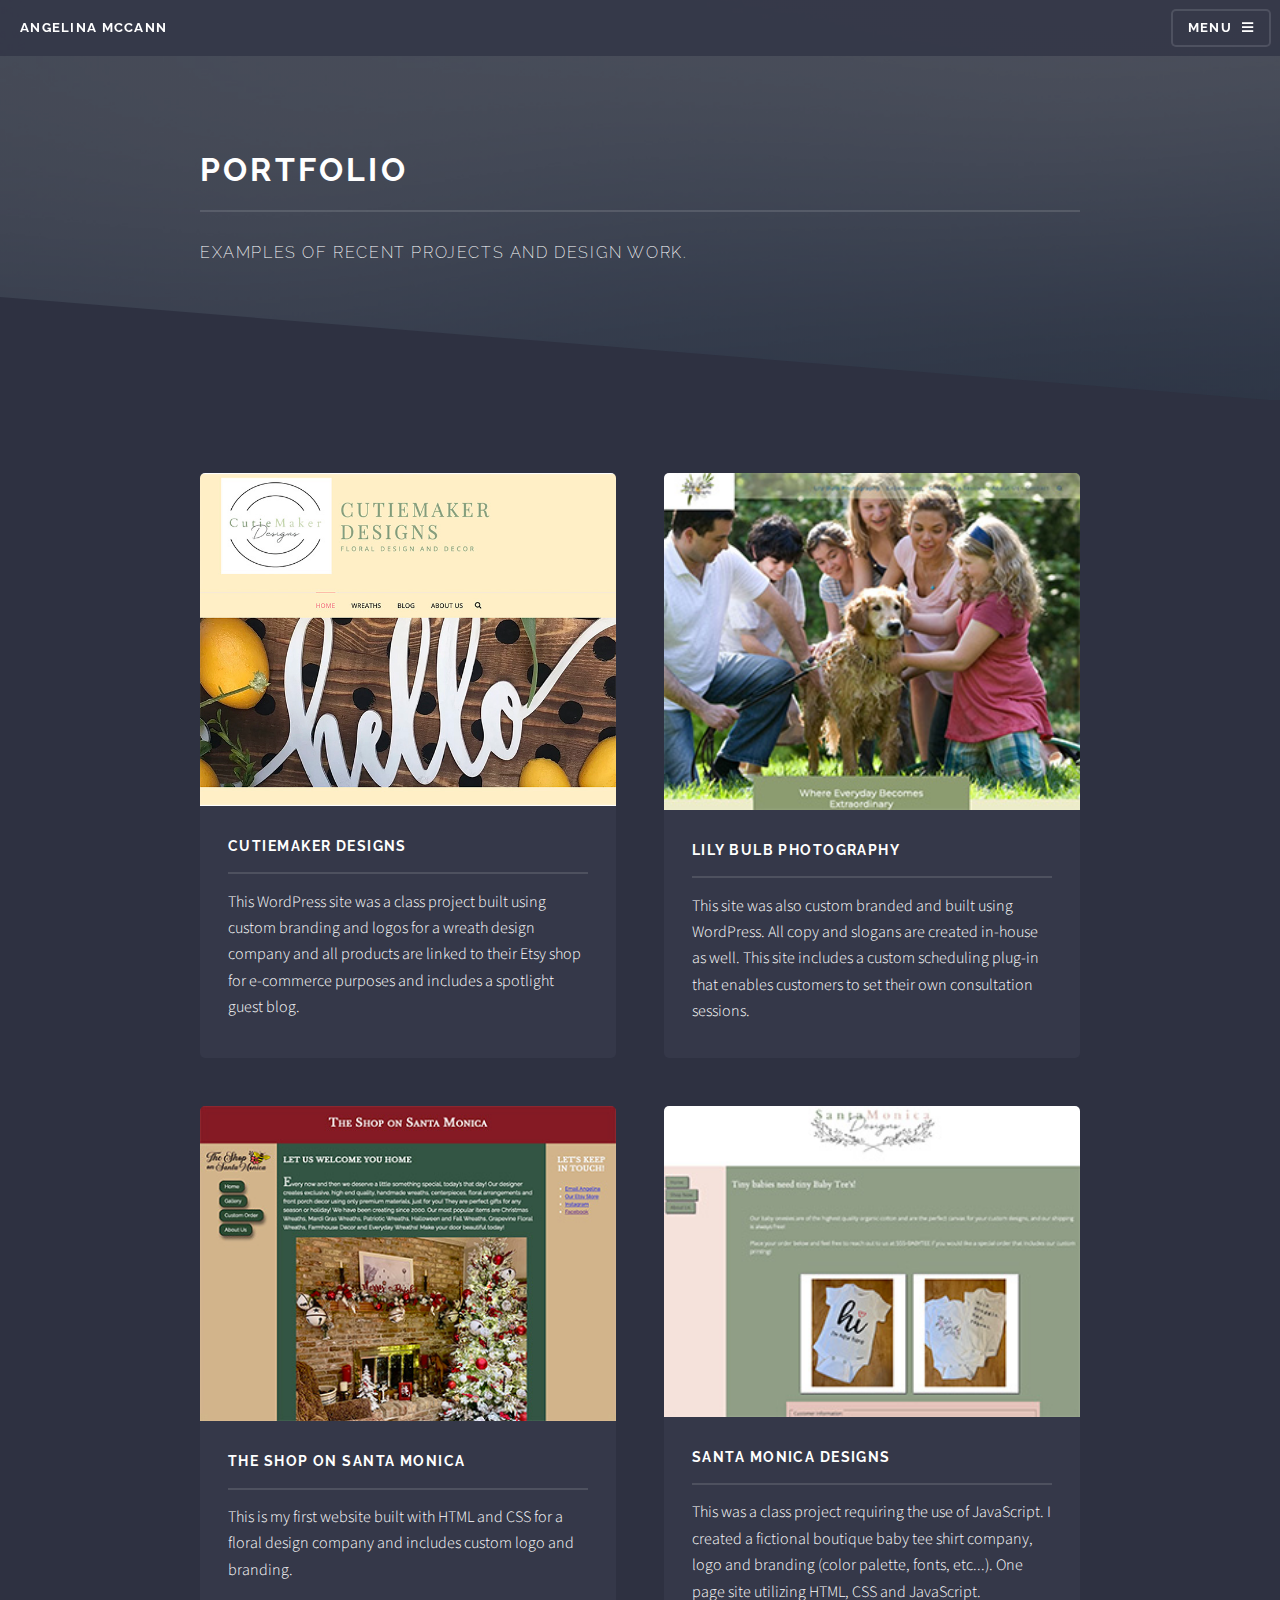
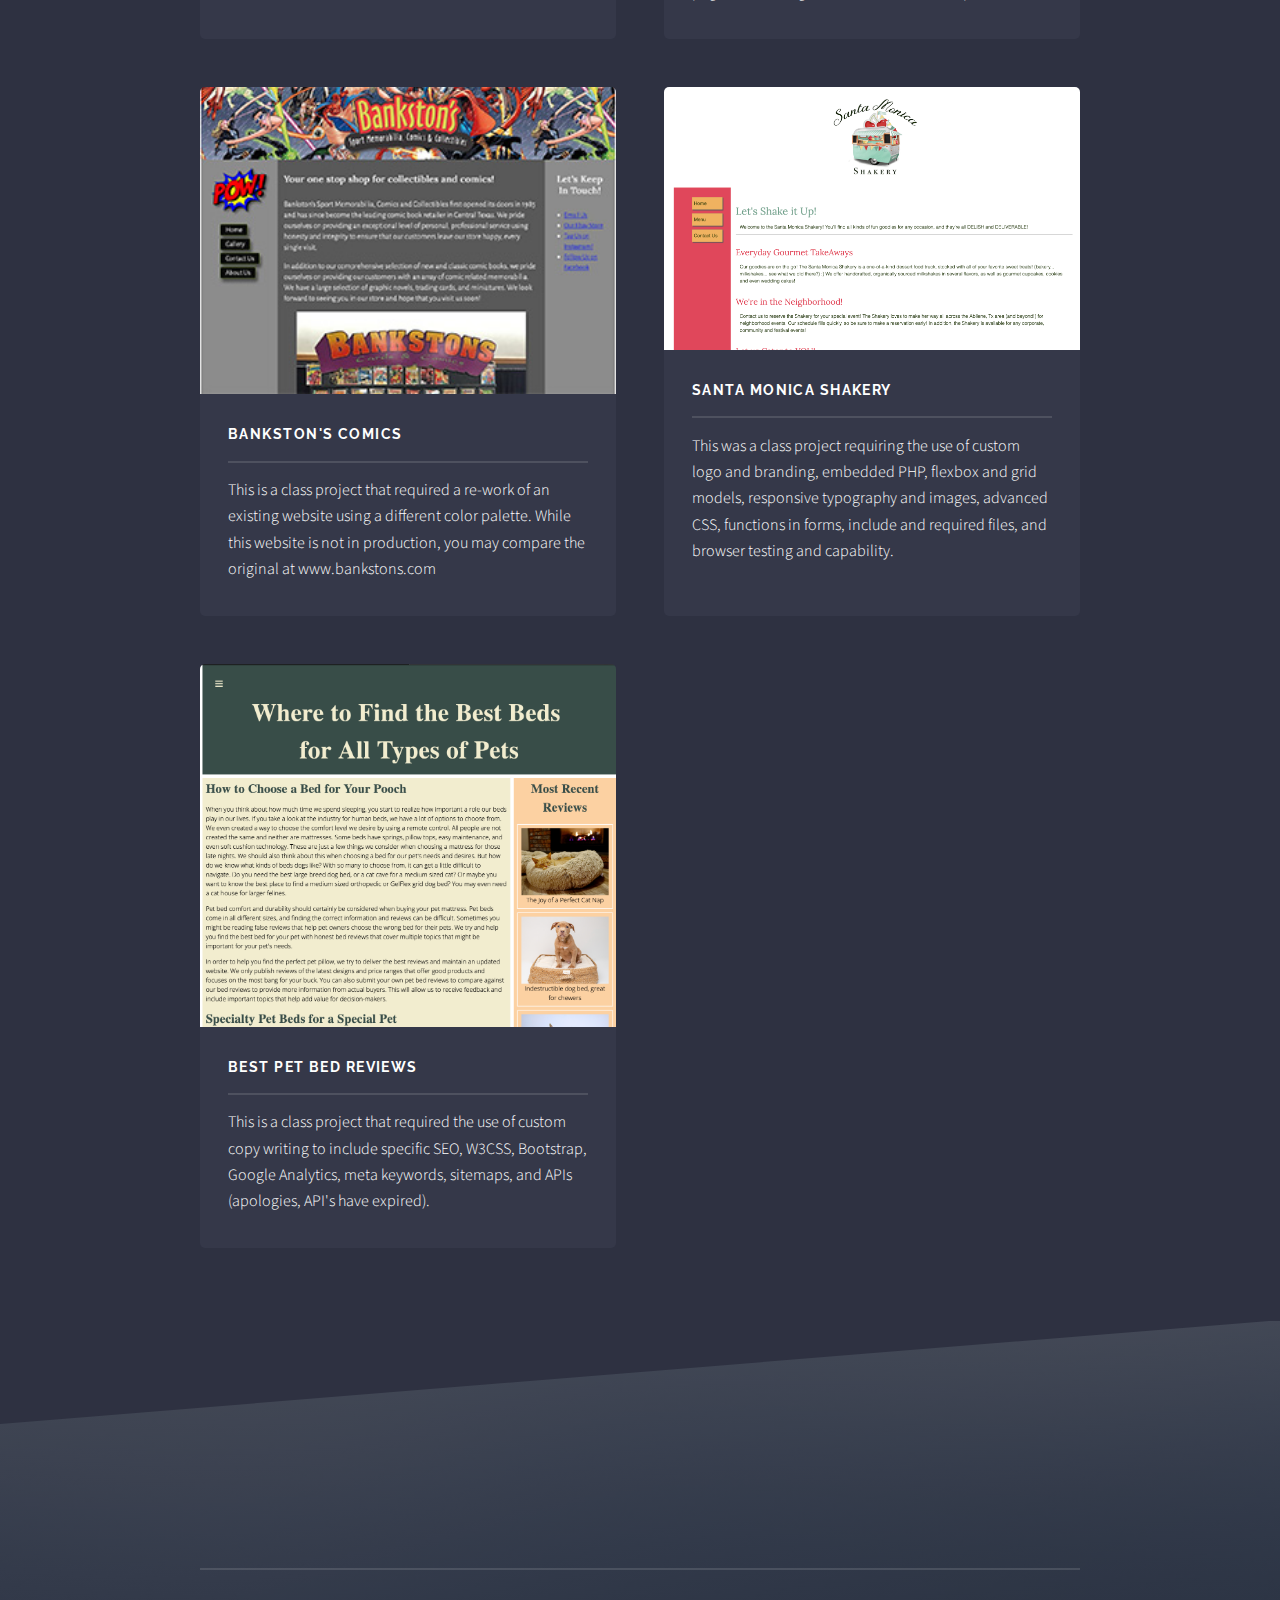
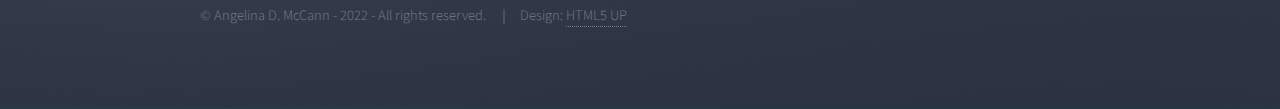
==== portfolio.html @ 02e23f43 "updated pet bed text" ====
<!DOCTYPE html>
<!--
	Solid State by HTML5 UP
	html5up.net | @ajlkn
	Free for personal and commercial use under the CCA 3.0 license (html5up.net/license)
-->
<html lang="en">
  <head>
    <title>Portfolio Page</title>
    <meta charset="utf-8" />
    <meta
      name="viewport"
      content="width=device-width, initial-scale=1, user-scalable=no"
    />
    <link rel="stylesheet" href="assets/css/main.css" />
    <noscript
      ><link rel="stylesheet" href="assets/css/noscript.css"
    /></noscript>
  </head>
  <body class="is-preload">
    <!-- Page Wrapper -->
    <div id="page-wrapper">
      <!-- Header -->
      <header id="header">
        <h1><a href="index.html">Angelina McCann</a></h1>
        <nav>
          <a href="#menu">Menu</a>
        </nav>
      </header>

      <!-- Menu -->
      <nav id="menu">
        <div class="inner">
          <h2>Menu</h2>
          <ul class="links">
            <li><a href="index.html">Home</a></li>
            <li><a href="portfolio.html">Portfolio</a></li>
            <!-- <li><a href="elements.html">Elements</a></li> -->
          </ul>
          <a href="#" class="close">Close</a>
        </div>
      </nav>

      <!-- Wrapper -->
      <section id="wrapper">
        <header>
          <div class="inner">
            <h2>Portfolio</h2>
            <p>Examples of recent projects and design work.</p>
          </div>
        </header>

        <!-- Four -->
        <section id="four" class="wrapper alt style1">
          <div class="inner">
            <section class="features">
              <article>
                <a
                  href="https://cutiemaker.mccannproductions.com/wp/"
                  target="_blank"
                  class="image"
                  ><img
                    src="images/CutieMakerSite.jpg"
                    alt="Image of CutieMaker Designs homepage"
                /></a>
                <h3 class="major">CutieMaker Designs</h3>
                <p>
                  This WordPress site was a class project built using custom branding and logos
                  for a wreath design company and all products are linked to
                  their Etsy shop for e-commerce purposes and includes a spotlight guest blog.
                </p>
              </article>
              <article>
                <a
                  href="http://mccannproductions.com/wp/"
                  target="_blank"
                  class="image"
                  ><img
                    src="images/LilyBulbSite.jpg"
                    alt="Image of LilyBulb Photography homepage"
                /></a>
                <h3 class="major">Lily Bulb Photography</h3>
                <p>
                  This site was also custom branded and built using WordPress.
                  All copy and slogans are created in-house as well. This site
                  includes a custom scheduling plug-in that enables customers to
                  set their own consultation sessions.
                </p>
              </article>
              <article>
                <a
                  href="TheShopOnSantaMonica/index.html"
                  target="_blank"
                  class="image"
                  ><img
                    src="images/TheShopOnSantaMonica.jpg"
                    alt="Image of The Shop on Santa Monica homepage"
                /></a>
                <h3 class="major">The Shop on Santa Monica</h3>
                <p>
                  This is my first website built with HTML and CSS for a floral design
                  company and includes custom logo and branding.
                </p>
              </article>
              <article>
                <a
                  href="SantaMonicaDesigns/index.html"
                  target="_blank"
                  class="image"
                  ><img
                    src="images/SantaMonicaDesigns.jpg"
                    alt="Image of Santa Monica Designs homepage"
                /></a>
                <h3 class="major">Santa Monica Designs</h3>
                <p>
                  This was a class project requiring the use of JavaScript. I
                  created a fictional boutique baby tee shirt company, logo and
                  branding (color palette, fonts, etc...). One page site
                  utilizing HTML, CSS and JavaScript.
                </p>
              </article>
              <article>
                <a
                  href="BankstonsReWork/index.html"
                  target="_blank"
                  class="image"
                  ><img
                    src="images/Bankstons.jpg"
                    alt="Image of Bankston's Comics homepage"
                /></a>
                <h3 class="major">Bankston's Comics</h3>
                <p>
                  This is a class project that required a re-work of an existing
                  website using a different color palette. While this website is
                  not in production, you may compare the original at
                  www.bankstons.com
                </p>
              </article>
              <article>
                <a href="http://bestpetbeds.net/" target="_blank" class="image"
                  ><img
                    src="images/SantaMonicaShakery.jpg"
                    alt="Image of Santa Monica Shakery homepage"
                /></a>
                <h3 class="major">Santa Monica Shakery</h3>
                <p>
                  This was a class project requiring the use of custom logo and branding, embedded PHP, flexbox 
			and grid models, responsive typography and images, advanced CSS, 
			functions in forms, include and required files, and browser testing and capability.
                </p>
              </article>
		<article>
                <a
                  href="BestPetBeds/index.html"
                  target="_blank"
                  class="image"
                  ><img
                    src="images/BestPetBeds.png"
                    alt="Image of Best Pet Beds homepage"
                /></a>
                <h3 class="major">Best Pet Bed Reviews</h3>
                <p>
                  This is a class project that required the use of custom copy writing to include specific SEO, W3CSS, 
			Bootstrap, Google Analytics, meta keywords, sitemaps, and APIs (apologies, API's have expired).
                </p>
              </article>    
              <!-- <article>
                <a href="Jaxon'sJewelry/" target="_blank" class="image"
                  ><img
                    src="images/Jaxon'sJewelry.png"
                    alt="Image of Jaxon's Jewelry homepage"
                /></a>
                <h3 class="major">Jaxon's Jewelry</h3>
                <p>
                  This is a class project that required object oriented PHP
                  coding with conditional statements, loops, arrays, functions,
                  and form validation. Also included MySQL databases manipulated
                  with PHP.
                </p>
              </article> -->
            </section>
            <!-- <ul class="actions">
            <li><a href="#" class="button">Browse All</a></li>
          </ul> -->
          </div>
        </section>
      </section>

      <!-- <section class="features">
              <article>
                <a href="#" class="image"
                  ><img src="images/pic04.jpg" alt=""
                /></a>
                <h3 class="major">Sed feugiat lorem</h3>
                <p>
                  Lorem ipsum dolor sit amet, consectetur adipiscing vehicula id
                  nulla dignissim dapibus ultrices.
                </p>
                <a href="#" class="special">Learn more</a>
              </article>
              <article>
                <a href="#" class="image"
                  ><img src="images/pic05.jpg" alt=""
                /></a>
                <h3 class="major">Nisl placerat</h3>
                <p>
                  Lorem ipsum dolor sit amet, consectetur adipiscing vehicula id
                  nulla dignissim dapibus ultrices.
                </p>
                <a href="#" class="special">Learn more</a>
              </article>
            </section>
          </div>
        </div>
      </section> -->

      <!-- Footer -->
      <section id="footer">
        <div class="inner">
          <!-- <h2 class="major">Get in touch</h2>
          <p>
            Cras mattis ante fermentum, malesuada neque vitae, eleifend erat.
            Phasellus non pulvinar erat. Fusce tincidunt, nisl eget mattis
            egestas, purus ipsum consequat orci, sit amet lobortis lorem lacus
            in tellus. Sed ac elementum arcu. Quisque placerat auctor laoreet.
          </p>
          <form method="post" action="#">
            <div class="fields">
              <div class="field">
                <label for="name">Name</label>
                <input type="text" name="name" id="name" />
              </div>
              <div class="field">
                <label for="email">Email</label>
                <input type="email" name="email" id="email" />
              </div>
              <div class="field">
                <label for="message">Message</label>
                <textarea name="message" id="message" rows="4"></textarea>
              </div>
            </div>
            <ul class="actions">
              <li><input type="submit" value="Send Message" /></li>
            </ul>
          </form>
          <ul class="contact">
            <li class="icon solid fa-home">
              Untitled Inc<br />
              1234 Somewhere Road Suite #2894<br />
              Nashville, TN 00000-0000
            </li>
            <li class="icon solid fa-phone">(000) 000-0000</li>
            <li class="icon solid fa-envelope">
              <a href="#">information@untitled.tld</a>
            </li>
            <li class="icon brands fa-twitter">
              <a href="#">twitter.com/untitled-tld</a>
            </li>
            <li class="icon brands fa-facebook-f">
              <a href="#">facebook.com/untitled-tld</a>
            </li>
            <li class="icon brands fa-instagram">
              <a href="#">instagram.com/untitled-tld</a>
            </li> -->
          <!-- </ul> -->
          <ul class="copyright">
            <li>&copy; Angelina D. McCann - 2022 - All rights reserved.</li>
            <li>Design: <a href="http://html5up.net">HTML5 UP</a></li>
          </ul>
        </div>
      </section>
    </div>

    <!-- Scripts -->
    <script src="assets/js/jquery.min.js"></script>
    <script src="assets/js/jquery.scrollex.min.js"></script>
    <script src="assets/js/browser.min.js"></script>
    <script src="assets/js/breakpoints.min.js"></script>
    <script src="assets/js/util.js"></script>
    <script src="assets/js/main.js"></script>
  </body>
</html>
---- assets/css/main.css ----
@import url(fontawesome-all.min.css);
@import url("https://fonts.googleapis.com/css?family=Raleway:200,700|Source+Sans+Pro:300,600,300italic,600italic");

/*
	Solid State by HTML5 UP
	html5up.net | @ajlkn
	Free for personal and commercial use under the CCA 3.0 license (html5up.net/license)
*/

html, body, div, span, applet, object,
iframe, h1, h2, h3, h4, h5, h6, p, blockquote,
pre, a, abbr, acronym, address, big, cite,
code, del, dfn, em, img, ins, kbd, q, s, samp,
small, strike, strong, sub, sup, tt, var, b,
u, i, center, dl, dt, dd, ol, ul, li, fieldset,
form, label, legend, table, caption, tbody,
tfoot, thead, tr, th, td, article, aside,
canvas, details, embed, figure, figcaption,
footer, header, hgroup, menu, nav, output, ruby,
section, summary, time, mark, audio, video {
	margin: 0;
	padding: 0;
	border: 0;
	font-size: 100%;
	font: inherit;
	vertical-align: baseline;}

article, aside, details, figcaption, figure,
footer, header, hgroup, menu, nav, section {
	display: block;}

body {
	line-height: 1;
}

ol, ul {
	list-style: none;
}

blockquote, q {
	quotes: none;
}

	blockquote:before, blockquote:after, q:before, q:after {
		content: '';
		content: none;
	}

table {
	border-collapse: collapse;
	border-spacing: 0;
}

body {
	-webkit-text-size-adjust: none;
}

mark {
	background-color: transparent;
	color: inherit;
}

input::-moz-focus-inner {
	border: 0;
	padding: 0;
}

input, select, textarea {
	-moz-appearance: none;
	-webkit-appearance: none;
	-ms-appearance: none;
	appearance: none;
}

/* Basic */

	@-ms-viewport {
		width: device-width;
	}

	body {
		-ms-overflow-style: scrollbar;
	}

	@media screen and (max-width: 480px) {

		html, body {
			min-width: 320px;
		}

	}

	html {
		box-sizing: border-box;
	}

	*, *:before, *:after {
		box-sizing: inherit;
	}

	body {
		background-color: #2e3141;
		background-image: linear-gradient(to top, rgba(46, 49, 65, 0.8), rgba(46, 49, 65, 0.8)), url("../../images/bg.jpg");
		background-size: auto, cover;
		background-attachment: fixed, fixed;
		background-position: center, center;
	}

		body.is-preload *, body.is-preload *:before, body.is-preload *:after {
			-moz-animation: none !important;
			-webkit-animation: none !important;
			-ms-animation: none !important;
			animation: none !important;
			-moz-transition: none !important;
			-webkit-transition: none !important;
			-ms-transition: none !important;
			transition: none !important;
		}

/* Type */

	body, input, select, textarea {
		color: #ffffff;
		font-family: "Source Sans Pro", Helvetica, sans-serif;
		font-size: 16.5pt;
		font-weight: 300;
		line-height: 1.65;
	}

		@media screen and (max-width: 1680px) {

			body, input, select, textarea {
				font-size: 13pt;
			}

		}

		@media screen and (max-width: 1280px) {

			body, input, select, textarea {
				font-size: 12pt;
			}

		}

		@media screen and (max-width: 980px) {

			body, input, select, textarea {
				font-size: 12pt;
			}

		}

		@media screen and (max-width: 736px) {

			body, input, select, textarea {
				font-size: 12pt;
			}

		}

		@media screen and (max-width: 480px) {

			body, input, select, textarea {
				font-size: 12pt;
			}

		}

	a {
		-moz-transition: color 0.2s ease-in-out, border-bottom-color 0.2s ease-in-out;
		-webkit-transition: color 0.2s ease-in-out, border-bottom-color 0.2s ease-in-out;
		-ms-transition: color 0.2s ease-in-out, border-bottom-color 0.2s ease-in-out;
		transition: color 0.2s ease-in-out, border-bottom-color 0.2s ease-in-out;
		border-bottom: dotted 1px rgba(255, 255, 255, 0.35);
		color: #ffffff;
		text-decoration: none;
	}

		a:hover {
			border-bottom-color: transparent;
			color: #ffffff !important;
		}

		a.special:not(.button) {
			text-decoration: none;
			border-bottom: 0;
			display: block;
			font-family: Raleway, Helvetica, sans-serif;
			font-size: 0.8em;
			font-weight: 700;
			letter-spacing: 0.1em;
			margin: 0 0 2em 0;
			text-transform: uppercase;
		}

			a.special:not(.button):before {
				-moz-osx-font-smoothing: grayscale;
				-webkit-font-smoothing: antialiased;
				display: inline-block;
				font-style: normal;
				font-variant: normal;
				text-rendering: auto;
				line-height: 1;
				text-transform: none !important;
				font-family: 'Font Awesome 5 Free';
				font-weight: 900;
			}

			a.special:not(.button):before {
				-moz-transition: background-color 0.2s ease-in-out;
				-webkit-transition: background-color 0.2s ease-in-out;
				-ms-transition: background-color 0.2s ease-in-out;
				transition: background-color 0.2s ease-in-out;
				border-radius: 100%;
				border: solid 2px rgba(255, 255, 255, 0.125);
				content: '\f105';
				display: inline-block;
				font-size: 1.25em;
				height: 2em;
				line-height: 1.75em;
				margin-right: 0.85em;
				text-align: center;
				text-indent: 0.15em;
				vertical-align: middle;
				width: 2em;
			}

			a.special:not(.button):hover:before {
				background-color: rgba(255, 255, 255, 0.025);
			}

			a.special:not(.button):active:before {
				background-color: rgba(255, 255, 255, 0.075);
			}

	strong, b {
		color: #ffffff;
		font-weight: 600;
	}

	em, i {
		font-style: italic;
	}

	p {
		margin: 0 0 2em 0;
	}

	h1, h2, h3, h4, h5, h6 {
		color: #ffffff;
		font-family: Raleway, Helvetica, sans-serif;
		font-weight: 700;
		letter-spacing: 0.1em;
		margin: 0 0 1em 0;
		text-transform: uppercase;
	}

		h1 a, h2 a, h3 a, h4 a, h5 a, h6 a {
			color: inherit;
			text-decoration: none;
			border-bottom: 0;
		}

		h1 span, h2 span, h3 span, h4 span, h5 span, h6 span {
			font-weight: 200;
		}

		h1.major, h2.major, h3.major, h4.major, h5.major, h6.major {
			padding-bottom: 1em;
			border-bottom: solid 2px rgba(255, 255, 255, 0.125);
		}

	h2 {
		font-size: 1.2em;
	}

	h3 {
		font-size: 0.9em;
	}

	h4 {
		font-size: 0.7em;
	}

	h5 {
		font-size: 0.7em;
	}

	h6 {
		font-size: 0.7em;
	}

	@media screen and (max-width: 736px) {

		h2 {
			font-size: 1em;
		}

		h3 {
			font-size: 0.8em;
		}

	}

	sub {
		font-size: 0.8em;
		position: relative;
		top: 0.5em;
	}

	sup {
		font-size: 0.8em;
		position: relative;
		top: -0.5em;
	}

	blockquote {
		border-left: solid 4px rgba(255, 255, 255, 0.125);
		font-style: italic;
		margin: 0 0 2em 0;
		padding: 0.5em 0 0.5em 2em;
	}

	code {
		background: rgba(255, 255, 255, 0.025);
		border-radius: 5px;
		border: solid 2px rgba(255, 255, 255, 0.125);
		font-family: "Courier New", monospace;
		font-size: 0.9em;
		margin: 0 0.25em;
		padding: 0.25em 0.65em;
	}

	pre {
		-webkit-overflow-scrolling: touch;
		font-family: "Courier New", monospace;
		font-size: 0.9em;
		margin: 0 0 2em 0;
	}

		pre code {
			display: block;
			line-height: 1.75em;
			padding: 1em 1.5em;
			overflow-x: auto;
		}

	hr {
		border: 0;
		border-bottom: solid 2px rgba(255, 255, 255, 0.125);
		margin: 2.5em 0;
	}

		hr.major {
			margin: 4em 0;
		}

	.align-left {
		text-align: left;
	}

	.align-center {
		text-align: center;
	}

	.align-right {
		text-align: right;
	}

/* Row */

	.row {
		display: flex;
		flex-wrap: wrap;
		box-sizing: border-box;
		align-items: stretch;
	}

		.row > * {
			box-sizing: border-box;
		}

		.row.gtr-uniform > * > :last-child {
			margin-bottom: 0;
		}

		.row.aln-left {
			justify-content: flex-start;
		}

		.row.aln-center {
			justify-content: center;
		}

		.row.aln-right {
			justify-content: flex-end;
		}

		.row.aln-top {
			align-items: flex-start;
		}

		.row.aln-middle {
			align-items: center;
		}

		.row.aln-bottom {
			align-items: flex-end;
		}

		.row > .imp {
			order: -1;
		}

		.row > .col-1 {
			width: 8.33333%;
		}

		.row > .off-1 {
			margin-left: 8.33333%;
		}

		.row > .col-2 {
			width: 16.66667%;
		}

		.row > .off-2 {
			margin-left: 16.66667%;
		}

		.row > .col-3 {
			width: 25%;
		}

		.row > .off-3 {
			margin-left: 25%;
		}

		.row > .col-4 {
			width: 33.33333%;
		}

		.row > .off-4 {
			margin-left: 33.33333%;
		}

		.row > .col-5 {
			width: 41.66667%;
		}

		.row > .off-5 {
			margin-left: 41.66667%;
		}

		.row > .col-6 {
			width: 50%;
		}

		.row > .off-6 {
			margin-left: 50%;
		}

		.row > .col-7 {
			width: 58.33333%;
		}

		.row > .off-7 {
			margin-left: 58.33333%;
		}

		.row > .col-8 {
			width: 66.66667%;
		}

		.row > .off-8 {
			margin-left: 66.66667%;
		}

		.row > .col-9 {
			width: 75%;
		}

		.row > .off-9 {
			margin-left: 75%;
		}

		.row > .col-10 {
			width: 83.33333%;
		}

		.row > .off-10 {
			margin-left: 83.33333%;
		}

		.row > .col-11 {
			width: 91.66667%;
		}

		.row > .off-11 {
			margin-left: 91.66667%;
		}

		.row > .col-12 {
			width: 100%;
		}

		.row > .off-12 {
			margin-left: 100%;
		}

		.row.gtr-0 {
			margin-top: 0;
			margin-left: 0em;
		}

			.row.gtr-0 > * {
				padding: 0 0 0 0em;
			}

			.row.gtr-0.gtr-uniform {
				margin-top: 0em;
			}

				.row.gtr-0.gtr-uniform > * {
					padding-top: 0em;
				}

		.row.gtr-25 {
			margin-top: 0;
			margin-left: -0.4375em;
		}

			.row.gtr-25 > * {
				padding: 0 0 0 0.4375em;
			}

			.row.gtr-25.gtr-uniform {
				margin-top: -0.4375em;
			}

				.row.gtr-25.gtr-uniform > * {
					padding-top: 0.4375em;
				}

		.row.gtr-50 {
			margin-top: 0;
			margin-left: -0.875em;
		}

			.row.gtr-50 > * {
				padding: 0 0 0 0.875em;
			}

			.row.gtr-50.gtr-uniform {
				margin-top: -0.875em;
			}

				.row.gtr-50.gtr-uniform > * {
					padding-top: 0.875em;
				}

		.row {
			margin-top: 0;
			margin-left: -1.75em;
		}

			.row > * {
				padding: 0 0 0 1.75em;
			}

			.row.gtr-uniform {
				margin-top: -1.75em;
			}

				.row.gtr-uniform > * {
					padding-top: 1.75em;
				}

		.row.gtr-150 {
			margin-top: 0;
			margin-left: -2.625em;
		}

			.row.gtr-150 > * {
				padding: 0 0 0 2.625em;
			}

			.row.gtr-150.gtr-uniform {
				margin-top: -2.625em;
			}

				.row.gtr-150.gtr-uniform > * {
					padding-top: 2.625em;
				}

		.row.gtr-200 {
			margin-top: 0;
			margin-left: -3.5em;
		}

			.row.gtr-200 > * {
				padding: 0 0 0 3.5em;
			}

			.row.gtr-200.gtr-uniform {
				margin-top: -3.5em;
			}

				.row.gtr-200.gtr-uniform > * {
					padding-top: 3.5em;
				}

		@media screen and (max-width: 1680px) {

			.row {
				display: flex;
				flex-wrap: wrap;
				box-sizing: border-box;
				align-items: stretch;
			}

				.row > * {
					box-sizing: border-box;
				}

				.row.gtr-uniform > * > :last-child {
					margin-bottom: 0;
				}

				.row.aln-left {
					justify-content: flex-start;
				}

				.row.aln-center {
					justify-content: center;
				}

				.row.aln-right {
					justify-content: flex-end;
				}

				.row.aln-top {
					align-items: flex-start;
				}

				.row.aln-middle {
					align-items: center;
				}

				.row.aln-bottom {
					align-items: flex-end;
				}

				.row > .imp-xlarge {
					order: -1;
				}

				.row > .col-1-xlarge {
					width: 8.33333%;
				}

				.row > .off-1-xlarge {
					margin-left: 8.33333%;
				}

				.row > .col-2-xlarge {
					width: 16.66667%;
				}

				.row > .off-2-xlarge {
					margin-left: 16.66667%;
				}

				.row > .col-3-xlarge {
					width: 25%;
				}

				.row > .off-3-xlarge {
					margin-left: 25%;
				}

				.row > .col-4-xlarge {
					width: 33.33333%;
				}

				.row > .off-4-xlarge {
					margin-left: 33.33333%;
				}

				.row > .col-5-xlarge {
					width: 41.66667%;
				}

				.row > .off-5-xlarge {
					margin-left: 41.66667%;
				}

				.row > .col-6-xlarge {
					width: 50%;
				}

				.row > .off-6-xlarge {
					margin-left: 50%;
				}

				.row > .col-7-xlarge {
					width: 58.33333%;
				}

				.row > .off-7-xlarge {
					margin-left: 58.33333%;
				}

				.row > .col-8-xlarge {
					width: 66.66667%;
				}

				.row > .off-8-xlarge {
					margin-left: 66.66667%;
				}

				.row > .col-9-xlarge {
					width: 75%;
				}

				.row > .off-9-xlarge {
					margin-left: 75%;
				}

				.row > .col-10-xlarge {
					width: 83.33333%;
				}

				.row > .off-10-xlarge {
					margin-left: 83.33333%;
				}

				.row > .col-11-xlarge {
					width: 91.66667%;
				}

				.row > .off-11-xlarge {
					margin-left: 91.66667%;
				}

				.row > .col-12-xlarge {
					width: 100%;
				}

				.row > .off-12-xlarge {
					margin-left: 100%;
				}

				.row.gtr-0 {
					margin-top: 0;
					margin-left: 0em;
				}

					.row.gtr-0 > * {
						padding: 0 0 0 0em;
					}

					.row.gtr-0.gtr-uniform {
						margin-top: 0em;
					}

						.row.gtr-0.gtr-uniform > * {
							padding-top: 0em;
						}

				.row.gtr-25 {
					margin-top: 0;
					margin-left: -0.4375em;
				}

					.row.gtr-25 > * {
						padding: 0 0 0 0.4375em;
					}

					.row.gtr-25.gtr-uniform {
						margin-top: -0.4375em;
					}

						.row.gtr-25.gtr-uniform > * {
							padding-top: 0.4375em;
						}

				.row.gtr-50 {
					margin-top: 0;
					margin-left: -0.875em;
				}

					.row.gtr-50 > * {
						padding: 0 0 0 0.875em;
					}

					.row.gtr-50.gtr-uniform {
						margin-top: -0.875em;
					}

						.row.gtr-50.gtr-uniform > * {
							padding-top: 0.875em;
						}

				.row {
					margin-top: 0;
					margin-left: -1.75em;
				}

					.row > * {
						padding: 0 0 0 1.75em;
					}

					.row.gtr-uniform {
						margin-top: -1.75em;
					}

						.row.gtr-uniform > * {
							padding-top: 1.75em;
						}

				.row.gtr-150 {
					margin-top: 0;
					margin-left: -2.625em;
				}

					.row.gtr-150 > * {
						padding: 0 0 0 2.625em;
					}

					.row.gtr-150.gtr-uniform {
						margin-top: -2.625em;
					}

						.row.gtr-150.gtr-uniform > * {
							padding-top: 2.625em;
						}

				.row.gtr-200 {
					margin-top: 0;
					margin-left: -3.5em;
				}

					.row.gtr-200 > * {
						padding: 0 0 0 3.5em;
					}

					.row.gtr-200.gtr-uniform {
						margin-top: -3.5em;
					}

						.row.gtr-200.gtr-uniform > * {
							padding-top: 3.5em;
						}

		}

		@media screen and (max-width: 1280px) {

			.row {
				display: flex;
				flex-wrap: wrap;
				box-sizing: border-box;
				align-items: stretch;
			}

				.row > * {
					box-sizing: border-box;
				}

				.row.gtr-uniform > * > :last-child {
					margin-bottom: 0;
				}

				.row.aln-left {
					justify-content: flex-start;
				}

				.row.aln-center {
					justify-content: center;
				}

				.row.aln-right {
					justify-content: flex-end;
				}

				.row.aln-top {
					align-items: flex-start;
				}

				.row.aln-middle {
					align-items: center;
				}

				.row.aln-bottom {
					align-items: flex-end;
				}

				.row > .imp-large {
					order: -1;
				}

				.row > .col-1-large {
					width: 8.33333%;
				}

				.row > .off-1-large {
					margin-left: 8.33333%;
				}

				.row > .col-2-large {
					width: 16.66667%;
				}

				.row > .off-2-large {
					margin-left: 16.66667%;
				}

				.row > .col-3-large {
					width: 25%;
				}

				.row > .off-3-large {
					margin-left: 25%;
				}

				.row > .col-4-large {
					width: 33.33333%;
				}

				.row > .off-4-large {
					margin-left: 33.33333%;
				}

				.row > .col-5-large {
					width: 41.66667%;
				}

				.row > .off-5-large {
					margin-left: 41.66667%;
				}

				.row > .col-6-large {
					width: 50%;
				}

				.row > .off-6-large {
					margin-left: 50%;
				}

				.row > .col-7-large {
					width: 58.33333%;
				}

				.row > .off-7-large {
					margin-left: 58.33333%;
				}

				.row > .col-8-large {
					width: 66.66667%;
				}

				.row > .off-8-large {
					margin-left: 66.66667%;
				}

				.row > .col-9-large {
					width: 75%;
				}

				.row > .off-9-large {
					margin-left: 75%;
				}

				.row > .col-10-large {
					width: 83.33333%;
				}

				.row > .off-10-large {
					margin-left: 83.33333%;
				}

				.row > .col-11-large {
					width: 91.66667%;
				}

				.row > .off-11-large {
					margin-left: 91.66667%;
				}

				.row > .col-12-large {
					width: 100%;
				}

				.row > .off-12-large {
					margin-left: 100%;
				}

				.row.gtr-0 {
					margin-top: 0;
					margin-left: 0em;
				}

					.row.gtr-0 > * {
						padding: 0 0 0 0em;
					}

					.row.gtr-0.gtr-uniform {
						margin-top: 0em;
					}

						.row.gtr-0.gtr-uniform > * {
							padding-top: 0em;
						}

				.row.gtr-25 {
					margin-top: 0;
					margin-left: -0.4375em;
				}

					.row.gtr-25 > * {
						padding: 0 0 0 0.4375em;
					}

					.row.gtr-25.gtr-uniform {
						margin-top: -0.4375em;
					}

						.row.gtr-25.gtr-uniform > * {
							padding-top: 0.4375em;
						}

				.row.gtr-50 {
					margin-top: 0;
					margin-left: -0.875em;
				}

					.row.gtr-50 > * {
						padding: 0 0 0 0.875em;
					}

					.row.gtr-50.gtr-uniform {
						margin-top: -0.875em;
					}

						.row.gtr-50.gtr-uniform > * {
							padding-top: 0.875em;
						}

				.row {
					margin-top: 0;
					margin-left: -1.75em;
				}

					.row > * {
						padding: 0 0 0 1.75em;
					}

					.row.gtr-uniform {
						margin-top: -1.75em;
					}

						.row.gtr-uniform > * {
							padding-top: 1.75em;
						}

				.row.gtr-150 {
					margin-top: 0;
					margin-left: -2.625em;
				}

					.row.gtr-150 > * {
						padding: 0 0 0 2.625em;
					}

					.row.gtr-150.gtr-uniform {
						margin-top: -2.625em;
					}

						.row.gtr-150.gtr-uniform > * {
							padding-top: 2.625em;
						}

				.row.gtr-200 {
					margin-top: 0;
					margin-left: -3.5em;
				}

					.row.gtr-200 > * {
						padding: 0 0 0 3.5em;
					}

					.row.gtr-200.gtr-uniform {
						margin-top: -3.5em;
					}

						.row.gtr-200.gtr-uniform > * {
							padding-top: 3.5em;
						}

		}

		@media screen and (max-width: 980px) {

			.row {
				display: flex;
				flex-wrap: wrap;
				box-sizing: border-box;
				align-items: stretch;
			}

				.row > * {
					box-sizing: border-box;
				}

				.row.gtr-uniform > * > :last-child {
					margin-bottom: 0;
				}

				.row.aln-left {
					justify-content: flex-start;
				}

				.row.aln-center {
					justify-content: center;
				}

				.row.aln-right {
					justify-content: flex-end;
				}

				.row.aln-top {
					align-items: flex-start;
				}

				.row.aln-middle {
					align-items: center;
				}

				.row.aln-bottom {
					align-items: flex-end;
				}

				.row > .imp-medium {
					order: -1;
				}

				.row > .col-1-medium {
					width: 8.33333%;
				}

				.row > .off-1-medium {
					margin-left: 8.33333%;
				}

				.row > .col-2-medium {
					width: 16.66667%;
				}

				.row > .off-2-medium {
					margin-left: 16.66667%;
				}

				.row > .col-3-medium {
					width: 25%;
				}

				.row > .off-3-medium {
					margin-left: 25%;
				}

				.row > .col-4-medium {
					width: 33.33333%;
				}

				.row > .off-4-medium {
					margin-left: 33.33333%;
				}

				.row > .col-5-medium {
					width: 41.66667%;
				}

				.row > .off-5-medium {
					margin-left: 41.66667%;
				}

				.row > .col-6-medium {
					width: 50%;
				}

				.row > .off-6-medium {
					margin-left: 50%;
				}

				.row > .col-7-medium {
					width: 58.33333%;
				}

				.row > .off-7-medium {
					margin-left: 58.33333%;
				}

				.row > .col-8-medium {
					width: 66.66667%;
				}

				.row > .off-8-medium {
					margin-left: 66.66667%;
				}

				.row > .col-9-medium {
					width: 75%;
				}

				.row > .off-9-medium {
					margin-left: 75%;
				}

				.row > .col-10-medium {
					width: 83.33333%;
				}

				.row > .off-10-medium {
					margin-left: 83.33333%;
				}

				.row > .col-11-medium {
					width: 91.66667%;
				}

				.row > .off-11-medium {
					margin-left: 91.66667%;
				}

				.row > .col-12-medium {
					width: 100%;
				}

				.row > .off-12-medium {
					margin-left: 100%;
				}

				.row.gtr-0 {
					margin-top: 0;
					margin-left: 0em;
				}

					.row.gtr-0 > * {
						padding: 0 0 0 0em;
					}

					.row.gtr-0.gtr-uniform {
						margin-top: 0em;
					}

						.row.gtr-0.gtr-uniform > * {
							padding-top: 0em;
						}

				.row.gtr-25 {
					margin-top: 0;
					margin-left: -0.4375em;
				}

					.row.gtr-25 > * {
						padding: 0 0 0 0.4375em;
					}

					.row.gtr-25.gtr-uniform {
						margin-top: -0.4375em;
					}

						.row.gtr-25.gtr-uniform > * {
							padding-top: 0.4375em;
						}

				.row.gtr-50 {
					margin-top: 0;
					margin-left: -0.875em;
				}

					.row.gtr-50 > * {
						padding: 0 0 0 0.875em;
					}

					.row.gtr-50.gtr-uniform {
						margin-top: -0.875em;
					}

						.row.gtr-50.gtr-uniform > * {
							padding-top: 0.875em;
						}

				.row {
					margin-top: 0;
					margin-left: -1.75em;
				}

					.row > * {
						padding: 0 0 0 1.75em;
					}

					.row.gtr-uniform {
						margin-top: -1.75em;
					}

						.row.gtr-uniform > * {
							padding-top: 1.75em;
						}

				.row.gtr-150 {
					margin-top: 0;
					margin-left: -2.625em;
				}

					.row.gtr-150 > * {
						padding: 0 0 0 2.625em;
					}

					.row.gtr-150.gtr-uniform {
						margin-top: -2.625em;
					}

						.row.gtr-150.gtr-uniform > * {
							padding-top: 2.625em;
						}

				.row.gtr-200 {
					margin-top: 0;
					margin-left: -3.5em;
				}

					.row.gtr-200 > * {
						padding: 0 0 0 3.5em;
					}

					.row.gtr-200.gtr-uniform {
						margin-top: -3.5em;
					}

						.row.gtr-200.gtr-uniform > * {
							padding-top: 3.5em;
						}

		}

		@media screen and (max-width: 736px) {

			.row {
				display: flex;
				flex-wrap: wrap;
				box-sizing: border-box;
				align-items: stretch;
			}

				.row > * {
					box-sizing: border-box;
				}

				.row.gtr-uniform > * > :last-child {
					margin-bottom: 0;
				}

				.row.aln-left {
					justify-content: flex-start;
				}

				.row.aln-center {
					justify-content: center;
				}

				.row.aln-right {
					justify-content: flex-end;
				}

				.row.aln-top {
					align-items: flex-start;
				}

				.row.aln-middle {
					align-items: center;
				}

				.row.aln-bottom {
					align-items: flex-end;
				}

				.row > .imp-small {
					order: -1;
				}

				.row > .col-1-small {
					width: 8.33333%;
				}

				.row > .off-1-small {
					margin-left: 8.33333%;
				}

				.row > .col-2-small {
					width: 16.66667%;
				}

				.row > .off-2-small {
					margin-left: 16.66667%;
				}

				.row > .col-3-small {
					width: 25%;
				}

				.row > .off-3-small {
					margin-left: 25%;
				}

				.row > .col-4-small {
					width: 33.33333%;
				}

				.row > .off-4-small {
					margin-left: 33.33333%;
				}

				.row > .col-5-small {
					width: 41.66667%;
				}

				.row > .off-5-small {
					margin-left: 41.66667%;
				}

				.row > .col-6-small {
					width: 50%;
				}

				.row > .off-6-small {
					margin-left: 50%;
				}

				.row > .col-7-small {
					width: 58.33333%;
				}

				.row > .off-7-small {
					margin-left: 58.33333%;
				}

				.row > .col-8-small {
					width: 66.66667%;
				}

				.row > .off-8-small {
					margin-left: 66.66667%;
				}

				.row > .col-9-small {
					width: 75%;
				}

				.row > .off-9-small {
					margin-left: 75%;
				}

				.row > .col-10-small {
					width: 83.33333%;
				}

				.row > .off-10-small {
					margin-left: 83.33333%;
				}

				.row > .col-11-small {
					width: 91.66667%;
				}

				.row > .off-11-small {
					margin-left: 91.66667%;
				}

				.row > .col-12-small {
					width: 100%;
				}

				.row > .off-12-small {
					margin-left: 100%;
				}

				.row.gtr-0 {
					margin-top: 0;
					margin-left: 0em;
				}

					.row.gtr-0 > * {
						padding: 0 0 0 0em;
					}

					.row.gtr-0.gtr-uniform {
						margin-top: 0em;
					}

						.row.gtr-0.gtr-uniform > * {
							padding-top: 0em;
						}

				.row.gtr-25 {
					margin-top: 0;
					margin-left: -0.3125em;
				}

					.row.gtr-25 > * {
						padding: 0 0 0 0.3125em;
					}

					.row.gtr-25.gtr-uniform {
						margin-top: -0.3125em;
					}

						.row.gtr-25.gtr-uniform > * {
							padding-top: 0.3125em;
						}

				.row.gtr-50 {
					margin-top: 0;
					margin-left: -0.625em;
				}

					.row.gtr-50 > * {
						padding: 0 0 0 0.625em;
					}

					.row.gtr-50.gtr-uniform {
						margin-top: -0.625em;
					}

						.row.gtr-50.gtr-uniform > * {
							padding-top: 0.625em;
						}

				.row {
					margin-top: 0;
					margin-left: -1.25em;
				}

					.row > * {
						padding: 0 0 0 1.25em;
					}

					.row.gtr-uniform {
						margin-top: -1.25em;
					}

						.row.gtr-uniform > * {
							padding-top: 1.25em;
						}

				.row.gtr-150 {
					margin-top: 0;
					margin-left: -1.875em;
				}

					.row.gtr-150 > * {
						padding: 0 0 0 1.875em;
					}

					.row.gtr-150.gtr-uniform {
						margin-top: -1.875em;
					}

						.row.gtr-150.gtr-uniform > * {
							padding-top: 1.875em;
						}

				.row.gtr-200 {
					margin-top: 0;
					margin-left: -2.5em;
				}

					.row.gtr-200 > * {
						padding: 0 0 0 2.5em;
					}

					.row.gtr-200.gtr-uniform {
						margin-top: -2.5em;
					}

						.row.gtr-200.gtr-uniform > * {
							padding-top: 2.5em;
						}

		}

		@media screen and (max-width: 480px) {

			.row {
				display: flex;
				flex-wrap: wrap;
				box-sizing: border-box;
				align-items: stretch;
			}

				.row > * {
					box-sizing: border-box;
				}

				.row.gtr-uniform > * > :last-child {
					margin-bottom: 0;
				}

				.row.aln-left {
					justify-content: flex-start;
				}

				.row.aln-center {
					justify-content: center;
				}

				.row.aln-right {
					justify-content: flex-end;
				}

				.row.aln-top {
					align-items: flex-start;
				}

				.row.aln-middle {
					align-items: center;
				}

				.row.aln-bottom {
					align-items: flex-end;
				}

				.row > .imp-xsmall {
					order: -1;
				}

				.row > .col-1-xsmall {
					width: 8.33333%;
				}

				.row > .off-1-xsmall {
					margin-left: 8.33333%;
				}

				.row > .col-2-xsmall {
					width: 16.66667%;
				}

				.row > .off-2-xsmall {
					margin-left: 16.66667%;
				}

				.row > .col-3-xsmall {
					width: 25%;
				}

				.row > .off-3-xsmall {
					margin-left: 25%;
				}

				.row > .col-4-xsmall {
					width: 33.33333%;
				}

				.row > .off-4-xsmall {
					margin-left: 33.33333%;
				}

				.row > .col-5-xsmall {
					width: 41.66667%;
				}

				.row > .off-5-xsmall {
					margin-left: 41.66667%;
				}

				.row > .col-6-xsmall {
					width: 50%;
				}

				.row > .off-6-xsmall {
					margin-left: 50%;
				}

				.row > .col-7-xsmall {
					width: 58.33333%;
				}

				.row > .off-7-xsmall {
					margin-left: 58.33333%;
				}

				.row > .col-8-xsmall {
					width: 66.66667%;
				}

				.row > .off-8-xsmall {
					margin-left: 66.66667%;
				}

				.row > .col-9-xsmall {
					width: 75%;
				}

				.row > .off-9-xsmall {
					margin-left: 75%;
				}

				.row > .col-10-xsmall {
					width: 83.33333%;
				}

				.row > .off-10-xsmall {
					margin-left: 83.33333%;
				}

				.row > .col-11-xsmall {
					width: 91.66667%;
				}

				.row > .off-11-xsmall {
					margin-left: 91.66667%;
				}

				.row > .col-12-xsmall {
					width: 100%;
				}

				.row > .off-12-xsmall {
					margin-left: 100%;
				}

				.row.gtr-0 {
					margin-top: 0;
					margin-left: 0em;
				}

					.row.gtr-0 > * {
						padding: 0 0 0 0em;
					}

					.row.gtr-0.gtr-uniform {
						margin-top: 0em;
					}

						.row.gtr-0.gtr-uniform > * {
							padding-top: 0em;
						}

				.row.gtr-25 {
					margin-top: 0;
					margin-left: -0.3125em;
				}

					.row.gtr-25 > * {
						padding: 0 0 0 0.3125em;
					}

					.row.gtr-25.gtr-uniform {
						margin-top: -0.3125em;
					}

						.row.gtr-25.gtr-uniform > * {
							padding-top: 0.3125em;
						}

				.row.gtr-50 {
					margin-top: 0;
					margin-left: -0.625em;
				}

					.row.gtr-50 > * {
						padding: 0 0 0 0.625em;
					}

					.row.gtr-50.gtr-uniform {
						margin-top: -0.625em;
					}

						.row.gtr-50.gtr-uniform > * {
							padding-top: 0.625em;
						}

				.row {
					margin-top: 0;
					margin-left: -1.25em;
				}

					.row > * {
						padding: 0 0 0 1.25em;
					}

					.row.gtr-uniform {
						margin-top: -1.25em;
					}

						.row.gtr-uniform > * {
							padding-top: 1.25em;
						}

				.row.gtr-150 {
					margin-top: 0;
					margin-left: -1.875em;
				}

					.row.gtr-150 > * {
						padding: 0 0 0 1.875em;
					}

					.row.gtr-150.gtr-uniform {
						margin-top: -1.875em;
					}

						.row.gtr-150.gtr-uniform > * {
							padding-top: 1.875em;
						}

				.row.gtr-200 {
					margin-top: 0;
					margin-left: -2.5em;
				}

					.row.gtr-200 > * {
						padding: 0 0 0 2.5em;
					}

					.row.gtr-200.gtr-uniform {
						margin-top: -2.5em;
					}

						.row.gtr-200.gtr-uniform > * {
							padding-top: 2.5em;
						}

		}

		@media screen and (max-width: 360px) {

			.row {
				display: flex;
				flex-wrap: wrap;
				box-sizing: border-box;
				align-items: stretch;
			}

				.row > * {
					box-sizing: border-box;
				}

				.row.gtr-uniform > * > :last-child {
					margin-bottom: 0;
				}

				.row.aln-left {
					justify-content: flex-start;
				}

				.row.aln-center {
					justify-content: center;
				}

				.row.aln-right {
					justify-content: flex-end;
				}

				.row.aln-top {
					align-items: flex-start;
				}

				.row.aln-middle {
					align-items: center;
				}

				.row.aln-bottom {
					align-items: flex-end;
				}

				.row > .imp-xxsmall {
					order: -1;
				}

				.row > .col-1-xxsmall {
					width: 8.33333%;
				}

				.row > .off-1-xxsmall {
					margin-left: 8.33333%;
				}

				.row > .col-2-xxsmall {
					width: 16.66667%;
				}

				.row > .off-2-xxsmall {
					margin-left: 16.66667%;
				}

				.row > .col-3-xxsmall {
					width: 25%;
				}

				.row > .off-3-xxsmall {
					margin-left: 25%;
				}

				.row > .col-4-xxsmall {
					width: 33.33333%;
				}

				.row > .off-4-xxsmall {
					margin-left: 33.33333%;
				}

				.row > .col-5-xxsmall {
					width: 41.66667%;
				}

				.row > .off-5-xxsmall {
					margin-left: 41.66667%;
				}

				.row > .col-6-xxsmall {
					width: 50%;
				}

				.row > .off-6-xxsmall {
					margin-left: 50%;
				}

				.row > .col-7-xxsmall {
					width: 58.33333%;
				}

				.row > .off-7-xxsmall {
					margin-left: 58.33333%;
				}

				.row > .col-8-xxsmall {
					width: 66.66667%;
				}

				.row > .off-8-xxsmall {
					margin-left: 66.66667%;
				}

				.row > .col-9-xxsmall {
					width: 75%;
				}

				.row > .off-9-xxsmall {
					margin-left: 75%;
				}

				.row > .col-10-xxsmall {
					width: 83.33333%;
				}

				.row > .off-10-xxsmall {
					margin-left: 83.33333%;
				}

				.row > .col-11-xxsmall {
					width: 91.66667%;
				}

				.row > .off-11-xxsmall {
					margin-left: 91.66667%;
				}

				.row > .col-12-xxsmall {
					width: 100%;
				}

				.row > .off-12-xxsmall {
					margin-left: 100%;
				}

				.row.gtr-0 {
					margin-top: 0;
					margin-left: 0em;
				}

					.row.gtr-0 > * {
						padding: 0 0 0 0em;
					}

					.row.gtr-0.gtr-uniform {
						margin-top: 0em;
					}

						.row.gtr-0.gtr-uniform > * {
							padding-top: 0em;
						}

				.row.gtr-25 {
					margin-top: 0;
					margin-left: -0.3125em;
				}

					.row.gtr-25 > * {
						padding: 0 0 0 0.3125em;
					}

					.row.gtr-25.gtr-uniform {
						margin-top: -0.3125em;
					}

						.row.gtr-25.gtr-uniform > * {
							padding-top: 0.3125em;
						}

				.row.gtr-50 {
					margin-top: 0;
					margin-left: -0.625em;
				}

					.row.gtr-50 > * {
						padding: 0 0 0 0.625em;
					}

					.row.gtr-50.gtr-uniform {
						margin-top: -0.625em;
					}

						.row.gtr-50.gtr-uniform > * {
							padding-top: 0.625em;
						}

				.row {
					margin-top: 0;
					margin-left: -1.25em;
				}

					.row > * {
						padding: 0 0 0 1.25em;
					}

					.row.gtr-uniform {
						margin-top: -1.25em;
					}

						.row.gtr-uniform > * {
							padding-top: 1.25em;
						}

				.row.gtr-150 {
					margin-top: 0;
					margin-left: -1.875em;
				}

					.row.gtr-150 > * {
						padding: 0 0 0 1.875em;
					}

					.row.gtr-150.gtr-uniform {
						margin-top: -1.875em;
					}

						.row.gtr-150.gtr-uniform > * {
							padding-top: 1.875em;
						}

				.row.gtr-200 {
					margin-top: 0;
					margin-left: -2.5em;
				}

					.row.gtr-200 > * {
						padding: 0 0 0 2.5em;
					}

					.row.gtr-200.gtr-uniform {
						margin-top: -2.5em;
					}

						.row.gtr-200.gtr-uniform > * {
							padding-top: 2.5em;
						}

		}

/* Section/Article */

	section.special, article.special {
		text-align: center;
	}

/* Form */

	form {
		margin: 0 0 2em 0;
	}

		form > :last-child {
			margin-bottom: 0;
		}

		form > .fields {
			display: -moz-flex;
			display: -webkit-flex;
			display: -ms-flex;
			display: flex;
			-moz-flex-wrap: wrap;
			-webkit-flex-wrap: wrap;
			-ms-flex-wrap: wrap;
			flex-wrap: wrap;
			width: calc(100% + 3em);
			margin: -1.5em 0 2em -1.5em;
		}

			form > .fields > .field {
				-moz-flex-grow: 0;
				-webkit-flex-grow: 0;
				-ms-flex-grow: 0;
				flex-grow: 0;
				-moz-flex-shrink: 0;
				-webkit-flex-shrink: 0;
				-ms-flex-shrink: 0;
				flex-shrink: 0;
				padding: 1.5em 0 0 1.5em;
				width: calc(100% - 1.5em);
			}

				form > .fields > .field.half {
					width: calc(50% - 0.75em);
				}

				form > .fields > .field.third {
					width: calc(100%/3 - 0.5em);
				}

				form > .fields > .field.quarter {
					width: calc(25% - 0.375em);
				}

		@media screen and (max-width: 480px) {

			form > .fields {
				width: calc(100% + 3em);
				margin: -1.5em 0 2em -1.5em;
			}

				form > .fields > .field {
					padding: 1.5em 0 0 1.5em;
					width: calc(100% - 1.5em);
				}

					form > .fields > .field.half {
						width: calc(100% - 1.5em);
					}

					form > .fields > .field.third {
						width: calc(100% - 1.5em);
					}

					form > .fields > .field.quarter {
						width: calc(100% - 1.5em);
					}

		}

	label {
		color: #ffffff;
		display: block;
		font-family: Raleway, Helvetica, sans-serif;
		font-size: 0.8em;
		font-weight: 700;
		letter-spacing: 0.1em;
		margin: 0 0 0.7em 0;
		text-transform: uppercase;
	}

	input[type="text"],
	input[type="password"],
	input[type="email"],
	input[type="tel"],
	select,
	textarea {
		-moz-appearance: none;
		-webkit-appearance: none;
		-ms-appearance: none;
		appearance: none;
		background: rgba(255, 255, 255, 0.025);
		border-radius: 5px;
		border: none;
		border: solid 2px rgba(255, 255, 255, 0.125);
		color: inherit;
		display: block;
		outline: 0;
		padding: 0 1em;
		text-decoration: none;
		width: 100%;
	}

		input[type="text"]:invalid,
		input[type="password"]:invalid,
		input[type="email"]:invalid,
		input[type="tel"]:invalid,
		select:invalid,
		textarea:invalid {
			box-shadow: none;
		}

		input[type="text"]:focus,
		input[type="password"]:focus,
		input[type="email"]:focus,
		input[type="tel"]:focus,
		select:focus,
		textarea:focus {
			border-color: #5b6ba6;
		}

	select {
		background-image: url("data:image/svg+xml;charset=utf8,%3Csvg xmlns='http://www.w3.org/2000/svg' width='40' height='40' preserveAspectRatio='none' viewBox='0 0 40 40'%3E%3Cpath d='M9.4,12.3l10.4,10.4l10.4-10.4c0.2-0.2,0.5-0.4,0.9-0.4c0.3,0,0.6,0.1,0.9,0.4l3.3,3.3c0.2,0.2,0.4,0.5,0.4,0.9 c0,0.4-0.1,0.6-0.4,0.9L20.7,31.9c-0.2,0.2-0.5,0.4-0.9,0.4c-0.3,0-0.6-0.1-0.9-0.4L4.3,17.3c-0.2-0.2-0.4-0.5-0.4-0.9 c0-0.4,0.1-0.6,0.4-0.9l3.3-3.3c0.2-0.2,0.5-0.4,0.9-0.4S9.1,12.1,9.4,12.3z' fill='rgba(255, 255, 255, 0.125)' /%3E%3C/svg%3E");
		background-size: 1.25rem;
		background-repeat: no-repeat;
		background-position: calc(100% - 1rem) center;
		height: 2.75em;
		padding-right: 2.75em;
		text-overflow: ellipsis;
	}

		select option {
			color: #ffffff;
			background: #2e3141;
		}

		select:focus::-ms-value {
			background-color: transparent;
		}

		select::-ms-expand {
			display: none;
		}

	input[type="text"],
	input[type="password"],
	input[type="email"],
	select {
		height: 2.75em;
	}

	textarea {
		padding: 0.75em 1em;
	}

	input[type="checkbox"],
	input[type="radio"] {
		-moz-appearance: none;
		-webkit-appearance: none;
		-ms-appearance: none;
		appearance: none;
		display: block;
		float: left;
		margin-right: -2em;
		opacity: 0;
		width: 1em;
		z-index: -1;
	}

		input[type="checkbox"] + label,
		input[type="radio"] + label {
			text-decoration: none;
			color: #ffffff;
			cursor: pointer;
			display: inline-block;
			font-size: 1em;
			font-family: "Source Sans Pro", Helvetica, sans-serif;
			text-transform: none;
			letter-spacing: 0;
			font-weight: 300;
			padding-left: 2.4em;
			padding-right: 0.75em;
			position: relative;
		}

			input[type="checkbox"] + label:before,
			input[type="radio"] + label:before {
				-moz-osx-font-smoothing: grayscale;
				-webkit-font-smoothing: antialiased;
				display: inline-block;
				font-style: normal;
				font-variant: normal;
				text-rendering: auto;
				line-height: 1;
				text-transform: none !important;
				font-family: 'Font Awesome 5 Free';
				font-weight: 900;
			}

			input[type="checkbox"] + label:before,
			input[type="radio"] + label:before {
				background: rgba(255, 255, 255, 0.025);
				border-radius: 5px;
				border: solid 2px rgba(255, 255, 255, 0.125);
				content: '';
				display: inline-block;
				font-size: 0.8em;
				height: 2.0625em;
				left: 0;
				line-height: 2.0625em;
				position: absolute;
				text-align: center;
				top: 0;
				width: 2.0625em;
			}

		input[type="checkbox"]:checked + label:before,
		input[type="radio"]:checked + label:before {
			background: #ffffff;
			border-color: #ffffff;
			content: '\f00c';
			color: #2e3141;
		}

		input[type="checkbox"]:focus + label:before,
		input[type="radio"]:focus + label:before {
			border-color: #4c5c96;
		}

	input[type="checkbox"] + label:before {
		border-radius: 5px;
	}

	input[type="radio"] + label:before {
		border-radius: 100%;
	}

	::-webkit-input-placeholder {
		color: rgba(255, 255, 255, 0.35) !important;
		opacity: 1.0;
	}

	:-moz-placeholder {
		color: rgba(255, 255, 255, 0.35) !important;
		opacity: 1.0;
	}

	::-moz-placeholder {
		color: rgba(255, 255, 255, 0.35) !important;
		opacity: 1.0;
	}

	:-ms-input-placeholder {
		color: rgba(255, 255, 255, 0.35) !important;
		opacity: 1.0;
	}

/* Box */

	.box {
		border-radius: 5px;
		border: solid 2px rgba(255, 255, 255, 0.125);
		margin-bottom: 2em;
		padding: 1.5em;
	}

		.box > :last-child,
		.box > :last-child > :last-child,
		.box > :last-child > :last-child > :last-child {
			margin-bottom: 0;
		}

		.box.alt {
			border: 0;
			border-radius: 0;
			padding: 0;
		}

/* Icon */

	.icon {
		text-decoration: none;
		border-bottom: none;
		position: relative;
	}

		.icon:before {
			-moz-osx-font-smoothing: grayscale;
			-webkit-font-smoothing: antialiased;
			display: inline-block;
			font-style: normal;
			font-variant: normal;
			text-rendering: auto;
			line-height: 1;
			text-transform: none !important;
			font-family: 'Font Awesome 5 Free';
			font-weight: 400;
		}

		.icon > .label {
			display: none;
		}

		.icon:before {
			line-height: inherit;
		}

		.icon.solid:before {
			font-weight: 900;
		}

		.icon.brands:before {
			font-family: 'Font Awesome 5 Brands';
		}

/* Image */

	.image {
		border-radius: 5px;
		border: 0;
		display: inline-block;
		position: relative;
	}

		.image img {
			border-radius: 5px;
			display: block;
		}

		.image.left, .image.right {
			max-width: 40%;
		}

			.image.left img, .image.right img {
				width: 100%;
			}

		.image.left {
			float: left;
			padding: 0 1.5em 1em 0;
			top: 0.25em;
		}

		.image.right {
			float: right;
			padding: 0 0 1em 1.5em;
			top: 0.25em;
		}

		.image.fit {
			display: block;
			margin: 0 0 2em 0;
			width: 100%;
		}

			.image.fit img {
				width: 100%;
			}

		.image.main {
			display: block;
			margin: 0 0 3em 0;
			width: 100%;
		}

			.image.main img {
				width: 100%;
			}

/* List */

	ol {
		list-style: decimal;
		margin: 0 0 2em 0;
		padding-left: 1.25em;
	}

		ol li {
			padding-left: 0.25em;
		}

	ul {
		list-style: disc;
		margin: 0 0 2em 0;
		padding-left: 1em;
	}

		ul li {
			padding-left: 0.5em;
		}

		ul.alt {
			list-style: none;
			padding-left: 0;
		}

			ul.alt li {
				border-top: solid 1px rgba(255, 255, 255, 0.125);
				padding: 0.5em 0;
			}

				ul.alt li:first-child {
					border-top: 0;
					padding-top: 0;
				}

	dl {
		margin: 0 0 2em 0;
	}

		dl dt {
			display: block;
			font-weight: 600;
			margin: 0 0 1em 0;
		}

		dl dd {
			margin-left: 2em;
		}

/* Actions */

	ul.actions {
		display: -moz-flex;
		display: -webkit-flex;
		display: -ms-flex;
		display: flex;
		cursor: default;
		list-style: none;
		margin-left: -1em;
		padding-left: 0;
	}

		ul.actions li {
			padding: 0 0 0 1em;
			vertical-align: middle;
		}

		ul.actions.special {
			-moz-justify-content: center;
			-webkit-justify-content: center;
			-ms-justify-content: center;
			justify-content: center;
			width: 100%;
			margin-left: 0;
		}

			ul.actions.special li:first-child {
				padding-left: 0;
			}

		ul.actions.stacked {
			-moz-flex-direction: column;
			-webkit-flex-direction: column;
			-ms-flex-direction: column;
			flex-direction: column;
			margin-left: 0;
		}

			ul.actions.stacked li {
				padding: 1.3em 0 0 0;
			}

				ul.actions.stacked li:first-child {
					padding-top: 0;
				}

		ul.actions.fit {
			width: calc(100% + 1em);
		}

			ul.actions.fit li {
				-moz-flex-grow: 1;
				-webkit-flex-grow: 1;
				-ms-flex-grow: 1;
				flex-grow: 1;
				-moz-flex-shrink: 1;
				-webkit-flex-shrink: 1;
				-ms-flex-shrink: 1;
				flex-shrink: 1;
				width: 100%;
			}

				ul.actions.fit li > * {
					width: 100%;
				}

			ul.actions.fit.stacked {
				width: 100%;
			}

		@media screen and (max-width: 480px) {

			ul.actions:not(.fixed) {
				-moz-flex-direction: column;
				-webkit-flex-direction: column;
				-ms-flex-direction: column;
				flex-direction: column;
				margin-left: 0;
				width: 100% !important;
			}

				ul.actions:not(.fixed) li {
					-moz-flex-grow: 1;
					-webkit-flex-grow: 1;
					-ms-flex-grow: 1;
					flex-grow: 1;
					-moz-flex-shrink: 1;
					-webkit-flex-shrink: 1;
					-ms-flex-shrink: 1;
					flex-shrink: 1;
					padding: 1em 0 0 0;
					text-align: center;
					width: 100%;
				}

					ul.actions:not(.fixed) li > * {
						width: 100%;
					}

					ul.actions:not(.fixed) li:first-child {
						padding-top: 0;
					}

					ul.actions:not(.fixed) li input[type="submit"],
					ul.actions:not(.fixed) li input[type="reset"],
					ul.actions:not(.fixed) li input[type="button"],
					ul.actions:not(.fixed) li button,
					ul.actions:not(.fixed) li .button {
						width: 100%;
					}

						ul.actions:not(.fixed) li input[type="submit"].icon:before,
						ul.actions:not(.fixed) li input[type="reset"].icon:before,
						ul.actions:not(.fixed) li input[type="button"].icon:before,
						ul.actions:not(.fixed) li button.icon:before,
						ul.actions:not(.fixed) li .button.icon:before {
							margin-left: -0.5rem;
						}

		}

/* Icons */

	ul.icons {
		cursor: default;
		list-style: none;
		padding-left: 0;
	}

		ul.icons li {
			display: inline-block;
			padding: 0 1em 0 0;
		}

			ul.icons li:last-child {
				padding-right: 0;
			}

			ul.icons li .icon:before {
				font-size: 1.25em;
			}

/* Contact */

	ul.contact {
		list-style: none;
		padding: 0;
	}

		ul.contact li {
			text-decoration: none;
			margin: 2.5em 0 0 0;
			padding: 0 0 0 3.25em;
			position: relative;
		}

			ul.contact li:before {
				-moz-osx-font-smoothing: grayscale;
				-webkit-font-smoothing: antialiased;
				display: inline-block;
				font-style: normal;
				font-variant: normal;
				text-rendering: auto;
				line-height: 1;
				text-transform: none !important;
				font-family: 'Font Awesome 5 Free';
				font-weight: 400;
			}

			ul.contact li:before {
				border-radius: 100%;
				border: solid 2px rgba(255, 255, 255, 0.125);
				display: inline-block;
				font-size: 0.8em;
				height: 2.5em;
				left: 0;
				line-height: 2.35em;
				position: absolute;
				text-align: center;
				top: 0;
				width: 2.5em;
			}

			ul.contact li:first-child {
				margin-top: 0;
			}

		@media screen and (max-width: 736px) {

			ul.contact li {
				margin: 1.5em 0 0 0;
			}

		}

/* Pagination */

	ul.pagination {
		cursor: default;
		list-style: none;
		padding-left: 0;
	}

		ul.pagination li {
			display: inline-block;
			padding-left: 0;
			vertical-align: middle;
		}

			ul.pagination li > .page {
				-moz-transition: background-color 0.2s ease-in-out, color 0.2s ease-in-out;
				-webkit-transition: background-color 0.2s ease-in-out, color 0.2s ease-in-out;
				-ms-transition: background-color 0.2s ease-in-out, color 0.2s ease-in-out;
				transition: background-color 0.2s ease-in-out, color 0.2s ease-in-out;
				border-bottom: 0;
				border-radius: 5px;
				display: inline-block;
				height: 1.5em;
				line-height: 1.5em;
				margin: 0 0.125em;
				min-width: 1.5em;
				padding: 0 0.5em;
				text-align: center;
			}

				ul.pagination li > .page:hover {
					background-color: rgba(255, 255, 255, 0.025);
				}

				ul.pagination li > .page.active {
					background-color: #4c5c96;
				}

			ul.pagination li:first-child {
				padding-right: 0.75em;
			}

			ul.pagination li:last-child {
				padding-left: 0.75em;
			}

		@media screen and (max-width: 480px) {

			ul.pagination li:nth-child(n+2):nth-last-child(n+2) {
				display: none;
			}

			ul.pagination li .button {
				width: 100%;
			}

			ul.pagination li:first-child {
				width: calc(50% - 2px);
				text-align: left;
				padding-right: 0.325em;
			}

			ul.pagination li:last-child {
				width: calc(50% - 2px);
				text-align: right;
				padding-left: 0.325em;
			}

		}

/* Table */

	.table-wrapper {
		-webkit-overflow-scrolling: touch;
		overflow-x: auto;
	}

	table {
		margin: 0 0 2em 0;
		width: 100%;
	}

		table tbody tr {
			border: solid 1px rgba(255, 255, 255, 0.125);
			border-left: 0;
			border-right: 0;
		}

			table tbody tr:nth-child(2n + 1) {
				background-color: rgba(255, 255, 255, 0.025);
			}

		table td {
			padding: 0.75em 0.75em;
		}

		table th {
			color: #ffffff;
			font-size: 0.9em;
			font-weight: 600;
			padding: 0 0.75em 0.75em 0.75em;
			text-align: left;
		}

		table thead {
			border-bottom: solid 2px rgba(255, 255, 255, 0.125);
		}

		table tfoot {
			border-top: solid 2px rgba(255, 255, 255, 0.125);
		}

		table.alt {
			border-collapse: separate;
		}

			table.alt tbody tr td {
				border: solid 1px rgba(255, 255, 255, 0.125);
				border-left-width: 0;
				border-top-width: 0;
			}

				table.alt tbody tr td:first-child {
					border-left-width: 1px;
				}

			table.alt tbody tr:first-child td {
				border-top-width: 1px;
			}

			table.alt thead {
				border-bottom: 0;
			}

			table.alt tfoot {
				border-top: 0;
			}

/* Button */

	input[type="submit"],
	input[type="reset"],
	input[type="button"],
	button,
	.button {
		-moz-appearance: none;
		-webkit-appearance: none;
		-ms-appearance: none;
		appearance: none;
		-moz-transition: background-color 0.2s ease-in-out;
		-webkit-transition: background-color 0.2s ease-in-out;
		-ms-transition: background-color 0.2s ease-in-out;
		transition: background-color 0.2s ease-in-out;
		background-color: transparent;
		border-radius: 5px;
		border: 0;
		box-shadow: inset 0 0 0 2px rgba(255, 255, 255, 0.125);
		color: #ffffff !important;
		cursor: pointer;
		display: inline-block;
		font-family: Raleway, Helvetica, sans-serif;
		font-size: 0.8em;
		font-weight: 700;
		height: 3.75em;
		letter-spacing: 0.1em;
		line-height: 3.75em;
		padding: 0 2.25em;
		text-align: center;
		text-decoration: none;
		text-transform: uppercase;
		white-space: nowrap;
	}

		input[type="submit"]:hover,
		input[type="reset"]:hover,
		input[type="button"]:hover,
		button:hover,
		.button:hover {
			background-color: rgba(255, 255, 255, 0.025);
		}

		input[type="submit"]:active,
		input[type="reset"]:active,
		input[type="button"]:active,
		button:active,
		.button:active {
			background-color: rgba(255, 255, 255, 0.075);
		}

		input[type="submit"].icon:before,
		input[type="reset"].icon:before,
		input[type="button"].icon:before,
		button.icon:before,
		.button.icon:before {
			margin-right: 0.5em;
			color: rgba(255, 255, 255, 0.35);
		}

		input[type="submit"].primary,
		input[type="reset"].primary,
		input[type="button"].primary,
		button.primary,
		.button.primary {
			background-color: #4c5c96;
			box-shadow: none;
		}

			input[type="submit"].primary:hover,
			input[type="reset"].primary:hover,
			input[type="button"].primary:hover,
			button.primary:hover,
			.button.primary:hover {
				background-color: #53639e;
			}

			input[type="submit"].primary:active,
			input[type="reset"].primary:active,
			input[type="button"].primary:active,
			button.primary:active,
			.button.primary:active {
				background-color: #45558d;
			}

			input[type="submit"].primary.icon:before,
			input[type="reset"].primary.icon:before,
			input[type="button"].primary.icon:before,
			button.primary.icon:before,
			.button.primary.icon:before {
				color: #7985b0;
			}

		input[type="submit"].fit,
		input[type="reset"].fit,
		input[type="button"].fit,
		button.fit,
		.button.fit {
			width: 100%;
		}

		input[type="submit"].small,
		input[type="reset"].small,
		input[type="button"].small,
		button.small,
		.button.small {
			font-size: 0.6em;
		}

		input[type="submit"].large,
		input[type="reset"].large,
		input[type="button"].large,
		button.large,
		.button.large {
			font-size: 1em;
		}

		input[type="submit"].disabled, input[type="submit"]:disabled,
		input[type="reset"].disabled,
		input[type="reset"]:disabled,
		input[type="button"].disabled,
		input[type="button"]:disabled,
		button.disabled,
		button:disabled,
		.button.disabled,
		.button:disabled {
			opacity: 0.25;
		}

		@media screen and (max-width: 480px) {

			input[type="submit"],
			input[type="reset"],
			input[type="button"],
			button,
			.button {
				padding: 0;
			}

		}

/* Features */

	.features {
		display: -moz-flex;
		display: -webkit-flex;
		display: -ms-flex;
		display: flex;
		-moz-flex-wrap: wrap;
		-webkit-flex-wrap: wrap;
		-ms-flex-wrap: wrap;
		flex-wrap: wrap;
		margin: 0 0 2em 0;
	}

		.features article {
			padding: 1.75em 1.75em 0.1em 1.75em ;
			background-color: #353849;
			border-radius: 5px;
			margin: 1.5em 3em 1.5em 0;
			width: calc(50% - 1.5em);
		}

			.features article:nth-child(2n) {
				margin-right: 0;
			}

			.features article .image {
				border-radius: 5px 5px 0 0;
				display: block;
				margin-bottom: 1.75em;
				margin-left: -1.75em;
				margin-top: -1.75em;
				position: relative;
				width: calc(100% + 3.5em);
			}

				.features article .image img {
					border-radius: 5px 5px 0 0;
					width: 100%;
				}

		@media screen and (max-width: 980px) {

			.features article {
				margin: 1em 2em 1em 0;
				width: calc(50% - 1em);
			}

		}

		@media screen and (max-width: 736px) {

			.features article {
				padding: 1.5em 1.5em 0.1em 1.5em ;
				margin: 0.875em 1.75em 0.875em 0;
				width: calc(50% - 0.875em - 1px);
			}

				.features article .image {
					margin-bottom: 1.5em;
					margin-left: -1.5em;
					margin-top: -1.5em;
					width: calc(100% + 3em);
				}

		}

		@media screen and (max-width: 480px) {

			.features {
				display: block;
			}

				.features article {
					width: 100%;
					margin: 0 0 2em 0 !important;
				}

		}

/* Header */

	#header {
		-moz-transition: background-color 0.2s ease-in-out;
		-webkit-transition: background-color 0.2s ease-in-out;
		-ms-transition: background-color 0.2s ease-in-out;
		transition: background-color 0.2s ease-in-out;
		background-color: rgba(53, 56, 73, 0.95);
		height: 3.5em;
		left: 0;
		line-height: 3.5em;
		padding: 0 1.25em;
		position: fixed;
		top: 0;
		width: 100%;
		z-index: 10000;
	}

		#header h1 {
			-moz-transition: opacity 0.2s ease-in-out, visibility 0.2s;
			-webkit-transition: opacity 0.2s ease-in-out, visibility 0.2s;
			-ms-transition: opacity 0.2s ease-in-out, visibility 0.2s;
			transition: opacity 0.2s ease-in-out, visibility 0.2s;
			border-bottom: 0;
			font-size: 0.8em;
			margin-bottom: 0;
			opacity: 1;
			visibility: visible;
		}

			#header h1 a {
				border: 0;
			}

		#header nav {
			font-family: Raleway, Helvetica, sans-serif;
			font-size: 0.8em;
			font-weight: 700;
			height: 3em;
			letter-spacing: 0.1em;
			line-height: 3em;
			position: absolute;
			right: 0.7em;
			text-transform: uppercase;
			top: 0.7em;
		}

			#header nav a {
				border: 0;
				display: inline-block;
				padding: 0 1em;
			}

				#header nav a:before {
					float: right;
					margin-left: 0.75em;
				}

				#header nav a[href="#menu"] {
					text-decoration: none;
					-moz-transition: background-color 0.2s ease-in-out;
					-webkit-transition: background-color 0.2s ease-in-out;
					-ms-transition: background-color 0.2s ease-in-out;
					transition: background-color 0.2s ease-in-out;
					border-radius: 5px;
					box-shadow: inset 0 0 0 2px rgba(255, 255, 255, 0.125);
					padding: 0 1.35em;
				}

					#header nav a[href="#menu"]:before {
						-moz-osx-font-smoothing: grayscale;
						-webkit-font-smoothing: antialiased;
						display: inline-block;
						font-style: normal;
						font-variant: normal;
						text-rendering: auto;
						line-height: 1;
						text-transform: none !important;
						font-family: 'Font Awesome 5 Free';
						font-weight: 900;
					}

					#header nav a[href="#menu"]:before {
						content: '\f0c9';
						line-height: inherit;
					}

					#header nav a[href="#menu"]:hover {
						background-color: rgba(255, 255, 255, 0.025);
					}

					#header nav a[href="#menu"]:active {
						background-color: rgba(255, 255, 255, 0.075);
					}

		#header.alt {
			background-color: transparent;
		}

			#header.alt h1 {
				opacity: 0;
				visibility: hidden;
			}

		@media screen and (max-width: 736px) {

			#header {
				height: 2.75em;
				line-height: 2.75em;
			}

				#header nav {
					top: 0;
					right: 0;
					height: inherit;
					line-height: inherit;
				}

					#header nav a {
						height: inherit;
						line-height: inherit;
					}

						#header nav a[href="#menu"] {
							box-shadow: none;
							padding: 0 1em;
							border-radius: 0;
						}

							#header nav a[href="#menu"]:hover, #header nav a[href="#menu"]:active {
								background-color: inherit;
							}

		}

		@media screen and (max-width: 480px) {

			#header nav a[href="#menu"] {
				width: 4em;
				white-space: nowrap;
				text-indent: 4em;
				position: relative;
			}

				#header nav a[href="#menu"]:before {
					width: inherit;
					position: absolute;
					top: 0;
					left: 0;
					text-indent: 0;
					text-align: right;
					margin-left: 0;
					padding-right: 1.25em;
				}

		}

/* Menu */

	#page-wrapper {
		-moz-transition: -moz-filter 0.25s ease;
		-webkit-transition: -webkit-filter 0.25s ease;
		-ms-transition: -ms-filter 0.25s ease;
		transition: filter 0.25s ease;
	}

	#menu {
		-moz-align-items: center;
		-webkit-align-items: center;
		-ms-align-items: center;
		align-items: center;
		display: -moz-flex;
		display: -webkit-flex;
		display: -ms-flex;
		display: flex;
		-moz-justify-content: center;
		-webkit-justify-content: center;
		-ms-justify-content: center;
		justify-content: center;
		pointer-events: none;
		-moz-transition: opacity 0.35s ease, visibility 0.35s;
		-webkit-transition: opacity 0.35s ease, visibility 0.35s;
		-ms-transition: opacity 0.35s ease, visibility 0.35s;
		transition: opacity 0.35s ease, visibility 0.35s;
		-moz-user-select: none;
		-webkit-user-select: none;
		-ms-user-select: none;
		user-select: none;
		-webkit-tap-highlight-color: rgba(0, 0, 0, 0);
		background: rgba(46, 49, 65, 0.8);
		cursor: default;
		height: 100%;
		left: 0;
		opacity: 0;
		position: fixed;
		text-align: center;
		top: 0;
		visibility: hidden;
		width: 100%;
	}

		#menu .inner {
			padding: 2.5em 1.5em 0.5em 1.5em ;
			-moz-transform: translateY(0.5em);
			-webkit-transform: translateY(0.5em);
			-ms-transform: translateY(0.5em);
			transform: translateY(0.5em);
			-moz-transition: opacity 0.35s ease, -moz-transform 0.35s ease;
			-webkit-transition: opacity 0.35s ease, -webkit-transform 0.35s ease;
			-ms-transition: opacity 0.35s ease, -ms-transform 0.35s ease;
			transition: opacity 0.35s ease, transform 0.35s ease;
			-webkit-overflow-scrolling: touch;
			background: #4c5c96;
			border-radius: 5px;
			display: block;
			max-width: 100%;
			opacity: 0;
			position: relative;
			width: 18em;
		}

		#menu h2 {
			border-bottom: solid 2px rgba(255, 255, 255, 0.125);
			padding-bottom: 1em;
		}

		#menu .close {
			background-image: url("images/close.svg");
			background-position: 75% 25%;
			background-repeat: no-repeat;
			background-size: 2em 2em;
			border: 0;
			content: '';
			display: block;
			height: 4em;
			overflow: hidden;
			position: absolute;
			right: 0;
			text-align: center;
			text-indent: 4em;
			top: 0;
			width: 4em;
		}

		#menu .links {
			list-style: none;
			margin-bottom: 1.5em;
			padding: 0;
		}

			#menu .links li {
				padding: 0;
			}

				#menu .links li a {
					border-radius: 5px;
					border: 0;
					display: block;
					font-family: Raleway, Helvetica, sans-serif;
					font-size: 0.8em;
					font-weight: 200;
					letter-spacing: 0.1em;
					line-height: 1.85em;
					padding: 0.75em 0;
					text-transform: uppercase;
				}

					#menu .links li a:hover {
						background: #45558d;
					}

		@media screen and (max-width: 736px) {

			#menu .inner {
				max-height: 100%;
				overflow-y: auto;
				overflow-x: hidden;
			}

				#menu .inner .close {
					background-size: 1.5em 1.5em;
				}

		}

	body.is-menu-visible #page-wrapper {
		-moz-filter: blur(1.5px);
		-webkit-filter: blur(1.5px);
		-ms-filter: blur(1.5px);
		filter: blur(1.5px);
	}

	body.is-menu-visible #menu {
		pointer-events: auto;
		opacity: 1;
		visibility: visible;
	}

		body.is-menu-visible #menu .inner {
			-moz-transform: translateY(0);
			-webkit-transform: translateY(0);
			-ms-transform: translateY(0);
			transform: translateY(0);
			opacity: 1;
		}

/* Banner */

	#banner {
		padding: 10em 0 4.75em 0 ;
	}

		#banner .inner {
			margin: 0 auto;
			width: 55em;
		}

		#banner .logo {
			-moz-transition: opacity 2s ease, -moz-transform 1s ease;
			-webkit-transition: opacity 2s ease, -webkit-transform 1s ease;
			-ms-transition: opacity 2s ease, -ms-transform 1s ease;
			transition: opacity 2s ease, transform 1s ease;
			-moz-transform: translateY(0);
			-webkit-transform: translateY(0);
			-ms-transform: translateY(0);
			transform: translateY(0);
			opacity: 1;
			margin: 0 0 1.3em 0;
		}

			#banner .logo .icon {
				border-radius: 100%;
				border: solid 2px rgba(255, 255, 255, 0.125);
				cursor: default;
				display: inline-block;
				font-size: 2em;
				height: 2.25em;
				line-height: 2.25em;
				text-align: center;
				width: 2.25em;
			}

		#banner h2 {
			-moz-transition: opacity 0.5s ease, -moz-transform 0.5s ease, -moz-filter 0.25s ease;
			-webkit-transition: opacity 0.5s ease, -webkit-transform 0.5s ease, -webkit-filter 0.25s ease;
			-ms-transition: opacity 0.5s ease, -ms-transform 0.5s ease, -ms-filter 0.25s ease;
			transition: opacity 0.5s ease, transform 0.5s ease, filter 0.25s ease;
			-moz-transform: translateX(0);
			-webkit-transform: translateX(0);
			-ms-transform: translateX(0);
			transform: translateX(0);
			-moz-transition-delay: 0.65s;
			-webkit-transition-delay: 0.65s;
			-ms-transition-delay: 0.65s;
			transition-delay: 0.65s;
			-moz-filter: blur(0);
			-webkit-filter: blur(0);
			-ms-filter: blur(0);
			filter: blur(0);
			opacity: 1;
			border-bottom: solid 2px rgba(255, 255, 255, 0.125);
			font-size: 2.25em;
			margin-bottom: 0.8em;
			padding-bottom: 0.4em;
		}

		#banner p {
			-moz-transition: opacity 0.5s ease, -moz-transform 0.5s ease, -moz-filter 0.25s ease;
			-webkit-transition: opacity 0.5s ease, -webkit-transform 0.5s ease, -webkit-filter 0.25s ease;
			-ms-transition: opacity 0.5s ease, -ms-transform 0.5s ease, -ms-filter 0.25s ease;
			transition: opacity 0.5s ease, transform 0.5s ease, filter 0.25s ease;
			-moz-transform: translateX(0);
			-webkit-transform: translateX(0);
			-ms-transform: translateX(0);
			transform: translateX(0);
			-moz-transition-delay: 0.8s;
			-webkit-transition-delay: 0.8s;
			-ms-transition-delay: 0.8s;
			transition-delay: 0.8s;
			-moz-filter: blur(0);
			-webkit-filter: blur(0);
			-ms-filter: blur(0);
			filter: blur(0);
			opacity: 1;
			font-family: Raleway, Helvetica, sans-serif;
			font-size: 1em;
			font-weight: 200;
			letter-spacing: 0.1em;
			line-height: 2;
			text-transform: uppercase;
		}

		@media screen and (max-width: 1280px) {

			#banner {
				padding: 7em 0 8.25em 0 ;
				background-color: #2e3141;
				background-image: linear-gradient(to top, rgba(46, 49, 65, 0.8), rgba(46, 49, 65, 0.8)), url("../../images/bg.jpg");
				background-size: auto, cover;
				background-position: center, center;
				margin-bottom: -6.5em;
			}

		}

		@media screen and (max-width: 980px) {

			#banner {
				padding: 12em 3em 12.375em 3em ;
				margin-bottom: -4.75em;
			}

				#banner .inner {
					width: 100%;
				}

		}

		@media screen and (max-width: 736px) {

			#banner {
				padding: 5em 2em 4.25em 2em ;
				margin-bottom: -2.5em;
			}

				#banner .logo {
					margin: 0 0 1em 0;
				}

					#banner .logo .icon {
						font-size: 1.5em;
					}

				#banner h2 {
					font-size: 1.5em;
				}

				#banner p {
					font-size: 0.8em;
				}

		}

		body.is-preload #banner .logo {
			-moz-transform: translateY(0.5em);
			-webkit-transform: translateY(0.5em);
			-ms-transform: translateY(0.5em);
			transform: translateY(0.5em);
			opacity: 0;
		}

		body.is-preload #banner h2 {
			opacity: 0;
			-moz-transform: translateX(0.25em);
			-webkit-transform: translateX(0.25em);
			-ms-transform: translateX(0.25em);
			transform: translateX(0.25em);
			-moz-filter: blur(2px);
			-webkit-filter: blur(2px);
			-ms-filter: blur(2px);
			filter: blur(2px);
		}

		body.is-preload #banner p {
			opacity: 0;
			-moz-transform: translateX(0.5em);
			-webkit-transform: translateX(0.5em);
			-ms-transform: translateX(0.5em);
			transform: translateX(0.5em);
			-moz-filter: blur(2px);
			-webkit-filter: blur(2px);
			-ms-filter: blur(2px);
			filter: blur(2px);
		}

/* Wrapper */

	#wrapper > header {
		padding: 11em 0 2.25em 0 ;
	}

		#wrapper > header .inner {
			margin: 0 auto;
			width: 55em;
		}

		#wrapper > header h2 {
			border-bottom: solid 2px rgba(255, 255, 255, 0.125);
			font-size: 2em;
			margin-bottom: 0.8em;
			padding-bottom: 0.4em;
		}

		#wrapper > header p {
			font-family: Raleway, Helvetica, sans-serif;
			font-size: 1em;
			font-weight: 200;
			letter-spacing: 0.1em;
			line-height: 2;
			text-transform: uppercase;
		}

	@media screen and (max-width: 1280px) {

		#wrapper > header {
			padding: 9em 0 6.25em 0 ;
			background-color: #2e3141;
			background-image: linear-gradient(to top, rgba(46, 49, 65, 0.8), rgba(46, 49, 65, 0.8)), url("../../images/bg.jpg");
			background-size: auto, cover;
			background-position: center, 0% 30%;
			margin-bottom: -6.5em;
		}

	}

	@media screen and (max-width: 980px) {

		#wrapper > header {
			padding: 11em 3em 7.375em 3em ;
			background-size: auto, cover;
			background-position: center, 0% 0%;
			margin-bottom: -4.75em;
		}

			#wrapper > header .inner {
				width: 100%;
			}

	}

	@media screen and (max-width: 736px) {

		#wrapper > header {
			padding: 6.5em 2em 3em 2em ;
			background-size: auto, 125%;
			margin-bottom: -2.5em;
		}

			#wrapper > header h2 {
				font-size: 1.25em;
			}

			#wrapper > header p {
				font-size: 0.8em;
			}

	}

	.wrapper {
		background-color: #2e3141;
		margin: 6.5em 0;
		position: relative;
	}

		.wrapper:before, .wrapper:after {
			background-image: url("data:image/svg+xml;charset=utf8,%3Csvg xmlns='http://www.w3.org/2000/svg' width='100' height='100' viewBox='0 0 100 100' preserveAspectRatio='none'%3E%3Cpolygon points='0,100 100,0 100,100' style='fill:%232e3141%3B' /%3E%3C/svg%3E");
		}

		.wrapper:before {
			box-shadow: inset 0 -1px 0 0 #2e3141, 0 1px 0 0 #2e3141;
		}

		.wrapper:after {
			box-shadow: inset 0 -1px 0 0 #2e3141, 0 1px 0 0 #2e3141;
		}

		.wrapper:before, .wrapper:after {
			background-repeat: no-repeat;
			background-size: 100% 100%;
			content: '';
			display: block;
			height: 6.5em;
			position: absolute;
			width: 100%;
		}

		.wrapper:before {
			left: 0;
			top: -6.5em;
		}

		.wrapper:after {
			-moz-transform: scaleY(-1);
			-webkit-transform: scaleY(-1);
			-ms-transform: scaleY(-1);
			transform: scaleY(-1);
			bottom: -6.5em;
			left: 0;
		}

		.wrapper.alt:before {
			-moz-transform: scaleX(-1);
			-webkit-transform: scaleX(-1);
			-ms-transform: scaleX(-1);
			transform: scaleX(-1);
		}

		.wrapper.alt:after {
			-moz-transform: scaleY(-1) scaleX(-1);
			-webkit-transform: scaleY(-1) scaleX(-1);
			-ms-transform: scaleY(-1) scaleX(-1);
			transform: scaleY(-1) scaleX(-1);
		}

		.wrapper .inner {
			padding: 3em 0 1em 0 ;
			margin: 0 auto;
			width: 55em;
		}

		.wrapper.style2 {
			background-color: #353849;
		}

			.wrapper.style2:before, .wrapper.style2:after {
				background-image: url("data:image/svg+xml;charset=utf8,%3Csvg xmlns='http://www.w3.org/2000/svg' width='100' height='100' viewBox='0 0 100 100' preserveAspectRatio='none'%3E%3Cpolygon points='0,100 100,0 100,100' style='fill:%23353849%3B' /%3E%3C/svg%3E");
			}

			.wrapper.style2:before {
				box-shadow: inset 0 -1px 0 0 #353849, 0 1px 0 0 #353849;
			}

			.wrapper.style2:after {
				box-shadow: inset 0 -1px 0 0 #353849, 0 1px 0 0 #353849;
			}

		.wrapper.style3 {
			background-color: #3d4051;
		}

			.wrapper.style3:before, .wrapper.style3:after {
				background-image: url("data:image/svg+xml;charset=utf8,%3Csvg xmlns='http://www.w3.org/2000/svg' width='100' height='100' viewBox='0 0 100 100' preserveAspectRatio='none'%3E%3Cpolygon points='0,100 100,0 100,100' style='fill:%233d4051%3B' /%3E%3C/svg%3E");
			}

			.wrapper.style3:before {
				box-shadow: inset 0 -1px 0 0 #3d4051, 0 1px 0 0 #3d4051;
			}

			.wrapper.style3:after {
				box-shadow: inset 0 -1px 0 0 #3d4051, 0 1px 0 0 #3d4051;
			}

		.wrapper.style4 {
			background-color: #454858;
		}

			.wrapper.style4:before, .wrapper.style4:after {
				background-image: url("data:image/svg+xml;charset=utf8,%3Csvg xmlns='http://www.w3.org/2000/svg' width='100' height='100' viewBox='0 0 100 100' preserveAspectRatio='none'%3E%3Cpolygon points='0,100 100,0 100,100' style='fill:%23454858%3B' /%3E%3C/svg%3E");
			}

			.wrapper.style4:before {
				box-shadow: inset 0 -1px 0 0 #454858, 0 1px 0 0 #454858;
			}

			.wrapper.style4:after {
				box-shadow: inset 0 -1px 0 0 #454858, 0 1px 0 0 #454858;
			}

		.wrapper.style5 {
			background-color: #4d5060;
		}

			.wrapper.style5:before, .wrapper.style5:after {
				background-image: url("data:image/svg+xml;charset=utf8,%3Csvg xmlns='http://www.w3.org/2000/svg' width='100' height='100' viewBox='0 0 100 100' preserveAspectRatio='none'%3E%3Cpolygon points='0,100 100,0 100,100' style='fill:%234d5060%3B' /%3E%3C/svg%3E");
			}

			.wrapper.style5:before {
				box-shadow: inset 0 -1px 0 0 #4d5060, 0 1px 0 0 #4d5060;
			}

			.wrapper.style5:after {
				box-shadow: inset 0 -1px 0 0 #4d5060, 0 1px 0 0 #4d5060;
			}

		.wrapper.style6 {
			background-color: #555867;
		}

			.wrapper.style6:before, .wrapper.style6:after {
				background-image: url("data:image/svg+xml;charset=utf8,%3Csvg xmlns='http://www.w3.org/2000/svg' width='100' height='100' viewBox='0 0 100 100' preserveAspectRatio='none'%3E%3Cpolygon points='0,100 100,0 100,100' style='fill:%23555867%3B' /%3E%3C/svg%3E");
			}

			.wrapper.style6:before {
				box-shadow: inset 0 -1px 0 0 #555867, 0 1px 0 0 #555867;
			}

			.wrapper.style6:after {
				box-shadow: inset 0 -1px 0 0 #555867, 0 1px 0 0 #555867;
			}

		.wrapper.spotlight {
			background-color: #4c5c96;
		}

			.wrapper.spotlight:before, .wrapper.spotlight:after {
				background-image: url("data:image/svg+xml;charset=utf8,%3Csvg xmlns='http://www.w3.org/2000/svg' width='100' height='100' viewBox='0 0 100 100' preserveAspectRatio='none'%3E%3Cpolygon points='0,100 100,0 100,100' style='fill:%234c5c96%3B' /%3E%3C/svg%3E");
			}

			.wrapper.spotlight:before {
				box-shadow: inset 0 -1px 0 0 #4c5c96, 0 1px 0 0 #4c5c96;
			}

			.wrapper.spotlight:after {
				box-shadow: inset 0 -1px 0 0 #4c5c96, 0 1px 0 0 #4c5c96;
			}

			.wrapper.spotlight .inner {
				display: -moz-flex;
				display: -webkit-flex;
				display: -ms-flex;
				display: flex;
				-moz-align-items: center;
				-webkit-align-items: center;
				-ms-align-items: center;
				align-items: center;
				-moz-flex-direction: row;
				-webkit-flex-direction: row;
				-ms-flex-direction: row;
				flex-direction: row;
			}

			.wrapper.spotlight .image {
				border-radius: 100%;
				margin: 0 3em 2em 0;
				width: 22em;
				overflow: hidden;
				-ms-flex: 1;
			}

				.wrapper.spotlight .image img {
					border-radius: 100%;
					width: 100%;
				}

			.wrapper.spotlight .content {
				width: 100%;
				-ms-flex: 2;
			}

			.wrapper.spotlight:nth-child(2n - 1) .inner {
				-moz-flex-direction: row-reverse;
				-webkit-flex-direction: row-reverse;
				-ms-flex-direction: row-reverse;
				flex-direction: row-reverse;
				text-align: right;
			}

			.wrapper.spotlight:nth-child(2n - 1) .image {
				margin: 0 0 2em 3em;
			}

			.wrapper.spotlight.style2 {
				background-color: #45558d;
			}

				.wrapper.spotlight.style2:before, .wrapper.spotlight.style2:after {
					background-image: url("data:image/svg+xml;charset=utf8,%3Csvg xmlns='http://www.w3.org/2000/svg' width='100' height='100' viewBox='0 0 100 100' preserveAspectRatio='none'%3E%3Cpolygon points='0,100 100,0 100,100' style='fill:%2345558d%3B' /%3E%3C/svg%3E");
				}

				.wrapper.spotlight.style2:before {
					box-shadow: inset 0 -1px 0 0 #45558d, 0 1px 0 0 #45558d;
				}

				.wrapper.spotlight.style2:after {
					box-shadow: inset 0 -1px 0 0 #45558d, 0 1px 0 0 #45558d;
				}

			.wrapper.spotlight.style3 {
				background-color: #3f4e85;
			}

				.wrapper.spotlight.style3:before, .wrapper.spotlight.style3:after {
					background-image: url("data:image/svg+xml;charset=utf8,%3Csvg xmlns='http://www.w3.org/2000/svg' width='100' height='100' viewBox='0 0 100 100' preserveAspectRatio='none'%3E%3Cpolygon points='0,100 100,0 100,100' style='fill:%233f4e85%3B' /%3E%3C/svg%3E");
				}

				.wrapper.spotlight.style3:before {
					box-shadow: inset 0 -1px 0 0 #3f4e85, 0 1px 0 0 #3f4e85;
				}

				.wrapper.spotlight.style3:after {
					box-shadow: inset 0 -1px 0 0 #3f4e85, 0 1px 0 0 #3f4e85;
				}

			.wrapper.spotlight.style4 {
				background-color: #39477c;
			}

				.wrapper.spotlight.style4:before, .wrapper.spotlight.style4:after {
					background-image: url("data:image/svg+xml;charset=utf8,%3Csvg xmlns='http://www.w3.org/2000/svg' width='100' height='100' viewBox='0 0 100 100' preserveAspectRatio='none'%3E%3Cpolygon points='0,100 100,0 100,100' style='fill:%2339477c%3B' /%3E%3C/svg%3E");
				}

				.wrapper.spotlight.style4:before {
					box-shadow: inset 0 -1px 0 0 #39477c, 0 1px 0 0 #39477c;
				}

				.wrapper.spotlight.style4:after {
					box-shadow: inset 0 -1px 0 0 #39477c, 0 1px 0 0 #39477c;
				}

			.wrapper.spotlight.style5 {
				background-color: #324072;
			}

				.wrapper.spotlight.style5:before, .wrapper.spotlight.style5:after {
					background-image: url("data:image/svg+xml;charset=utf8,%3Csvg xmlns='http://www.w3.org/2000/svg' width='100' height='100' viewBox='0 0 100 100' preserveAspectRatio='none'%3E%3Cpolygon points='0,100 100,0 100,100' style='fill:%23324072%3B' /%3E%3C/svg%3E");
				}

				.wrapper.spotlight.style5:before {
					box-shadow: inset 0 -1px 0 0 #324072, 0 1px 0 0 #324072;
				}

				.wrapper.spotlight.style5:after {
					box-shadow: inset 0 -1px 0 0 #324072, 0 1px 0 0 #324072;
				}

			.wrapper.spotlight.style6 {
				background-color: #2d3a69;
			}

				.wrapper.spotlight.style6:before, .wrapper.spotlight.style6:after {
					background-image: url("data:image/svg+xml;charset=utf8,%3Csvg xmlns='http://www.w3.org/2000/svg' width='100' height='100' viewBox='0 0 100 100' preserveAspectRatio='none'%3E%3Cpolygon points='0,100 100,0 100,100' style='fill:%232d3a69%3B' /%3E%3C/svg%3E");
				}

				.wrapper.spotlight.style6:before {
					box-shadow: inset 0 -1px 0 0 #2d3a69, 0 1px 0 0 #2d3a69;
				}

				.wrapper.spotlight.style6:after {
					box-shadow: inset 0 -1px 0 0 #2d3a69, 0 1px 0 0 #2d3a69;
				}

		@media screen and (max-width: 980px) {

			.wrapper {
				margin: 4.75em 0;
			}

				.wrapper:before, .wrapper:after {
					height: 4.75em;
				}

				.wrapper:before {
					top: -4.75em;
				}

				.wrapper:after {
					bottom: -4.75em;
					left: 0;
				}

				.wrapper .inner {
					padding: 3em 3em 1em 3em ;
					width: 100%;
				}

				.wrapper.spotlight .image {
					margin: 0 2em 2em 0;
					width: 32em;
				}

				.wrapper.spotlight:nth-child(2n - 1) .image {
					margin: 0 0 2em 2em;
				}

		}

		@media screen and (max-width: 736px) {

			.wrapper {
				margin: 2.5em 0;
			}

				.wrapper:before, .wrapper:after {
					height: 2.5em;
				}

				.wrapper:before {
					top: -2.5em;
				}

				.wrapper:after {
					bottom: -2.5em;
					left: 0;
				}

				.wrapper .inner {
					padding: 2em 2em 0.1em 2em ;
				}

				.wrapper.spotlight .inner {
					-moz-align-items: -moz-flex-start;
					-webkit-align-items: -webkit-flex-start;
					-ms-align-items: -ms-flex-start;
					align-items: flex-start;
				}

				.wrapper.spotlight .image {
					width: 19em;
					margin: 0 1.75em 2em 0;
				}

				.wrapper.spotlight:nth-child(2n - 1) .image {
					margin: 0 0 2em 1.75em;
				}

		}

		@media screen and (max-width: 480px) {

			.wrapper.spotlight .inner {
				display: block;
			}

			.wrapper.spotlight .image {
				margin: 0 0 1em 0 !important;
				max-width: 85%;
				width: 12em;
			}

		}

		@media screen and (max-width: 360px) {

			.wrapper .inner {
				padding: 2em 1.5em 0.1em 1.5em ;
			}

		}

/* Footer */

	#footer .inner {
		padding: 5em 0 3em 0 ;
		display: -moz-flex;
		display: -webkit-flex;
		display: -ms-flex;
		display: flex;
		-moz-flex-direction: row;
		-webkit-flex-direction: row;
		-ms-flex-direction: row;
		flex-direction: row;
		-moz-flex-wrap: wrap;
		-webkit-flex-wrap: wrap;
		-ms-flex-wrap: wrap;
		flex-wrap: wrap;
		margin: 0 auto;
		width: 55em;
	}

		#footer .inner > * {
			width: 100%;
		}

		#footer .inner form {
			margin: 0 3em 0 0;
			width: calc(50% - 1.5em);
		}

		#footer .inner .contact {
			width: calc(50% - 1.5em);
		}

		#footer .inner .copyright {
			border-top: solid 2px rgba(255, 255, 255, 0.125);
			list-style: none;
			margin: 4em 0 2em 0;
			padding: 2em 0 0 0;
			width: 100%;
		}

			#footer .inner .copyright li {
				border-left: solid 2px rgba(255, 255, 255, 0.125);
				color: rgba(255, 255, 255, 0.35);
				display: inline-block;
				font-size: 0.9em;
				line-height: 1;
				margin-left: 1em;
				padding: 0;
				padding-left: 1em;
			}

				#footer .inner .copyright li:first-child {
					border-left: 0;
					margin-left: 0;
					padding-left: 0;
				}

				#footer .inner .copyright li a {
					color: inherit;
				}

	@media screen and (max-width: 1280px) {

		#footer {
			background-color: #2e3141;
			background-image: linear-gradient(to top, rgba(46, 49, 65, 0.8), rgba(46, 49, 65, 0.8)), url("../../images/bg.jpg");
			background-size: auto, cover;
			background-position: center, center;
			margin-top: -6.5em;
			padding-top: 6.5em;
		}

	}

	@media screen and (max-width: 980px) {

		#footer {
			margin-top: -4.75em;
			padding-top: 4.75em;
		}

			#footer .inner {
				padding: 3em 3em 1em 3em ;
				display: block;
				width: 100%;
			}

				#footer .inner form {
					width: 100%;
					margin: 0 0 4em 0;
				}

				#footer .inner .contact {
					width: 100%;
					margin: 0 0 4em 0;
				}

				#footer .inner .copyright {
					margin: 4em 0 2em 0;
				}

	}

	@media screen and (max-width: 736px) {

		#footer {
			margin-top: -2.5em;
			padding-top: 2.5em;
		}

			#footer .inner {
				padding: 2em 2em 0.1em 2em ;
			}

				#footer .inner form {
					margin: 0 0 3em 0;
				}

				#footer .inner .contact {
					margin: 0 0 3em 0;
				}

	}

	@media screen and (max-width: 480px) {

		#footer .inner .copyright li {
			border-left: 0;
			display: block;
			margin: 1em 0 0 0;
			padding-left: 0;
		}

			#footer .inner .copyright li:first-child {
				margin-top: 0;
			}

	}

	@media screen and (max-width: 360px) {

		#footer .inner {
			padding: 2em 1.5em 0.1em 1.5em ;
		}

	}
---- assets/css/noscript.css ----
/*
	Solid State by HTML5 UP
	html5up.net | @ajlkn
	Free for personal and commercial use under the CCA 3.0 license (html5up.net/license)
*/

/* Banner */

	body.is-preload #banner .logo {
		-moz-transform: none;
		-webkit-transform: none;
		-ms-transform: none;
		transform: none;
		opacity: 1;
	}

	body.is-preload #banner h2 {
		opacity: 1;
		-moz-transform: none;
		-webkit-transform: none;
		-ms-transform: none;
		transform: none;
		-moz-filter: none;
		-webkit-filter: none;
		-ms-filter: none;
		filter: none;
	}

	body.is-preload #banner p {
		opacity: 01;
		-moz-transform: none;
		-webkit-transform: none;
		-ms-transform: none;
		transform: none;
		-moz-filter: none;
		-webkit-filter: none;
		-ms-filter: none;
		filter: none;
	}
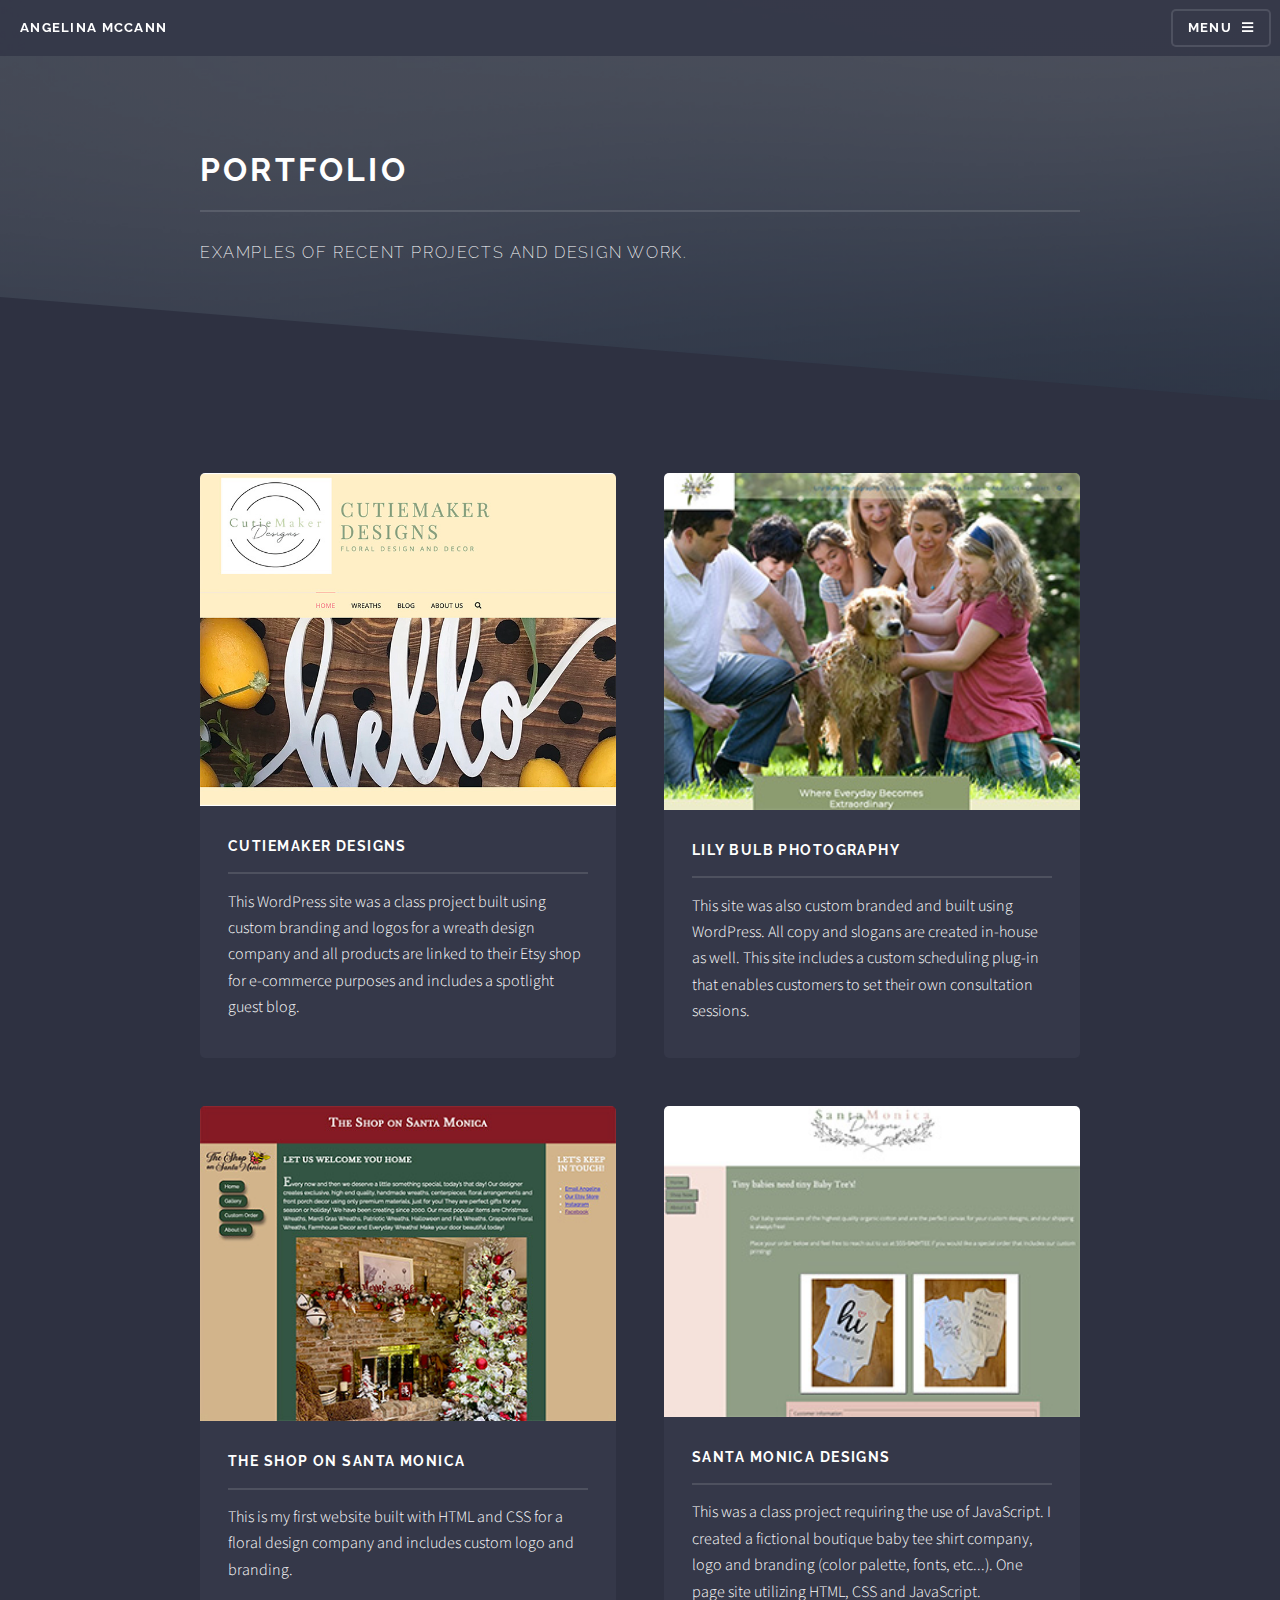
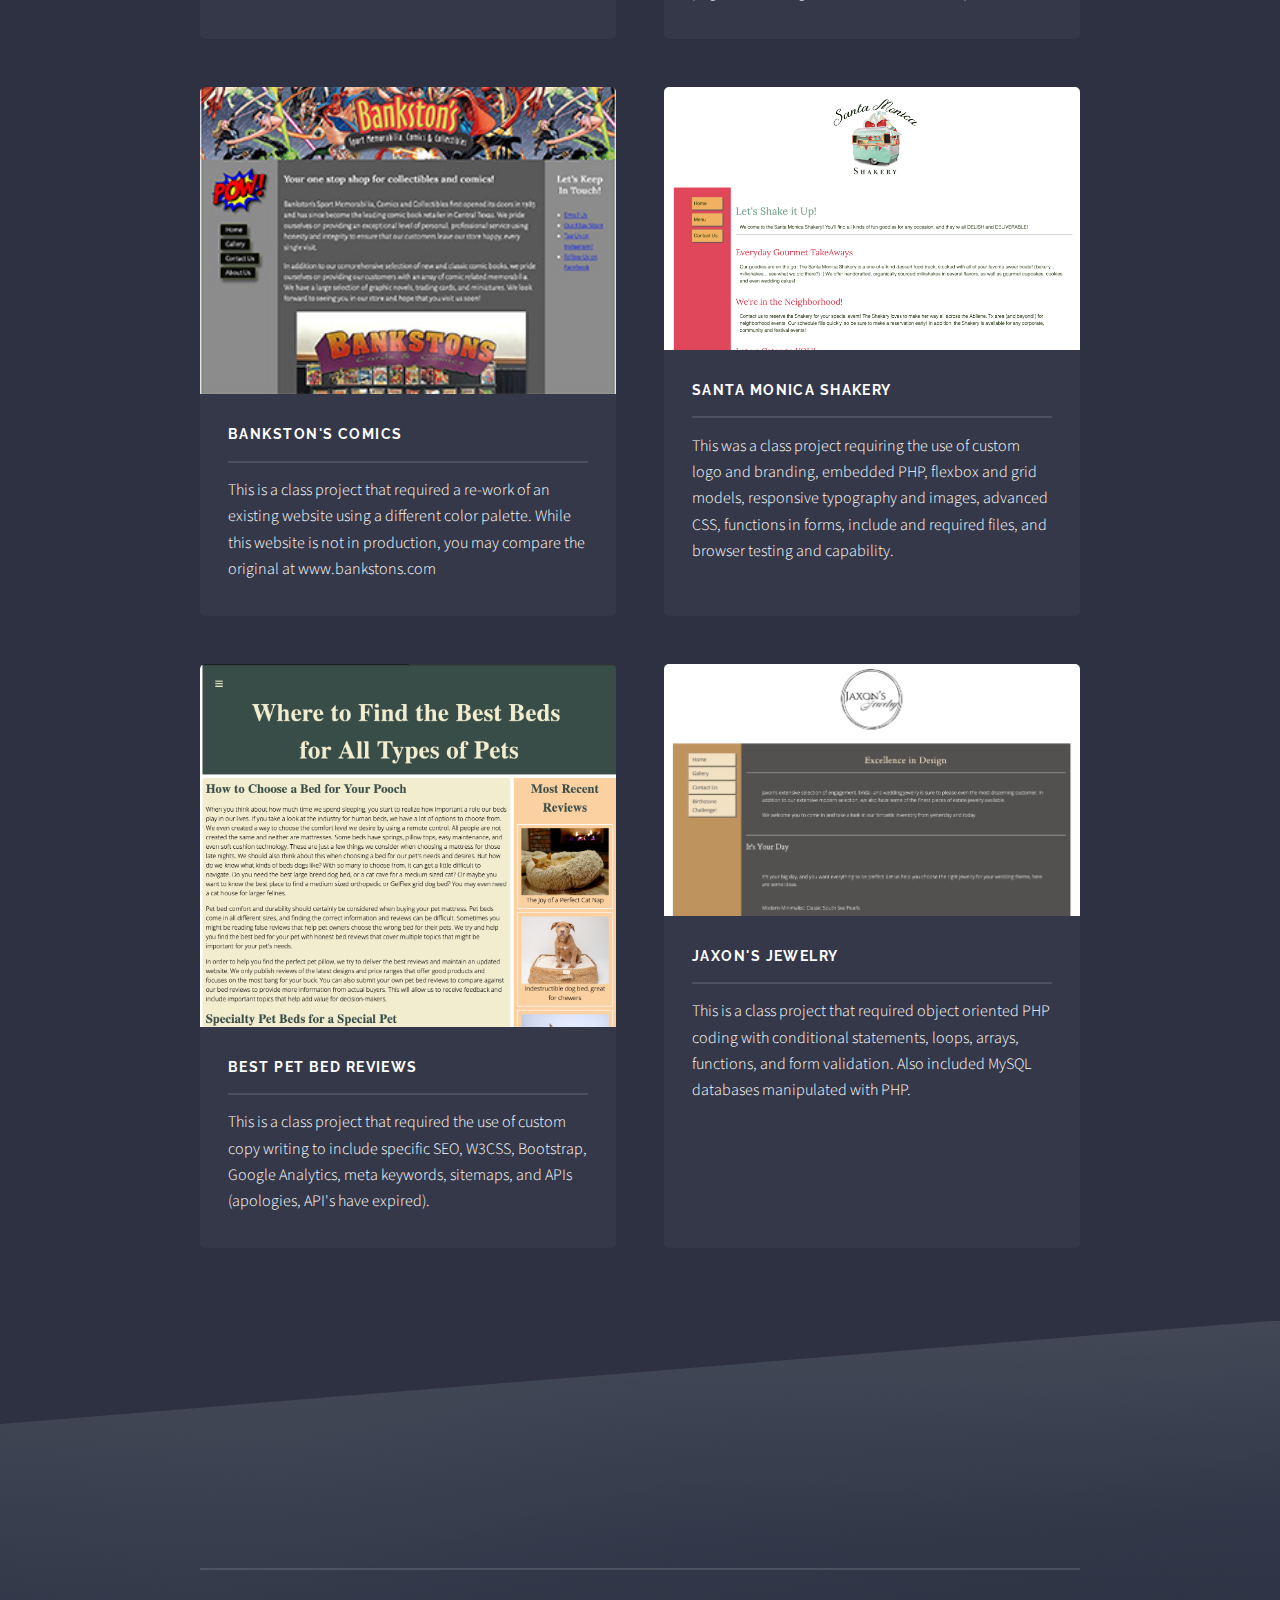
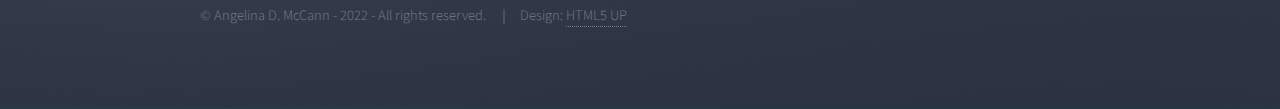
==== commit 16f0996c: "added JaxonsJewelry site" ====
--- a/portfolio.html
+++ b/portfolio.html
@@ -164,8 +164,8 @@
 			Bootstrap, Google Analytics, meta keywords, sitemaps, and APIs (apologies, API's have expired).
                 </p>
               </article>    
-              <!-- <article>
-                <a href="Jaxon'sJewelry/" target="_blank" class="image"
+              <article>
+                <a href="http://www.jaxonsjewelry.mccannproductions.com" target="_blank" class="image"
                   ><img
                     src="images/Jaxon'sJewelry.png"
                     alt="Image of Jaxon's Jewelry homepage"
@@ -177,7 +177,7 @@
                   and form validation. Also included MySQL databases manipulated
                   with PHP.
                 </p>
-              </article> -->
+              </article>
             </section>
             <!-- <ul class="actions">
             <li><a href="#" class="button">Browse All</a></li>
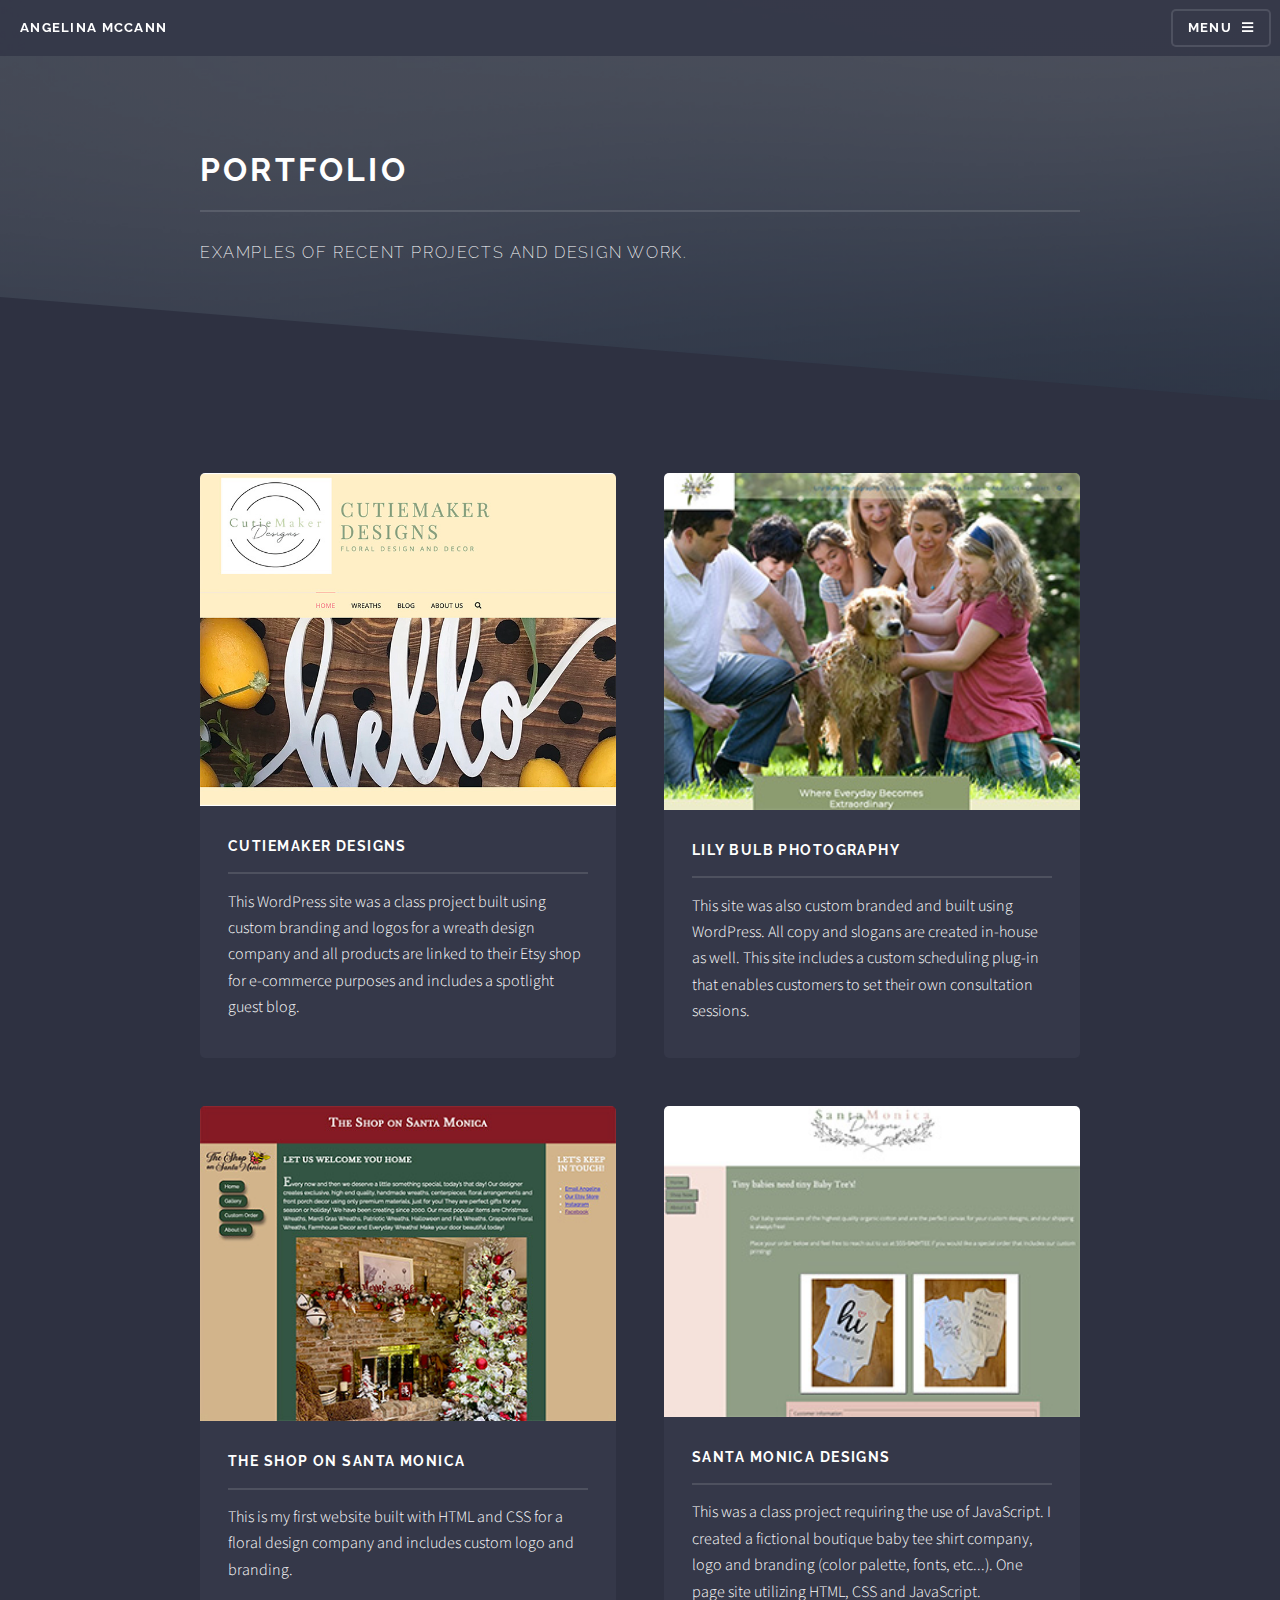
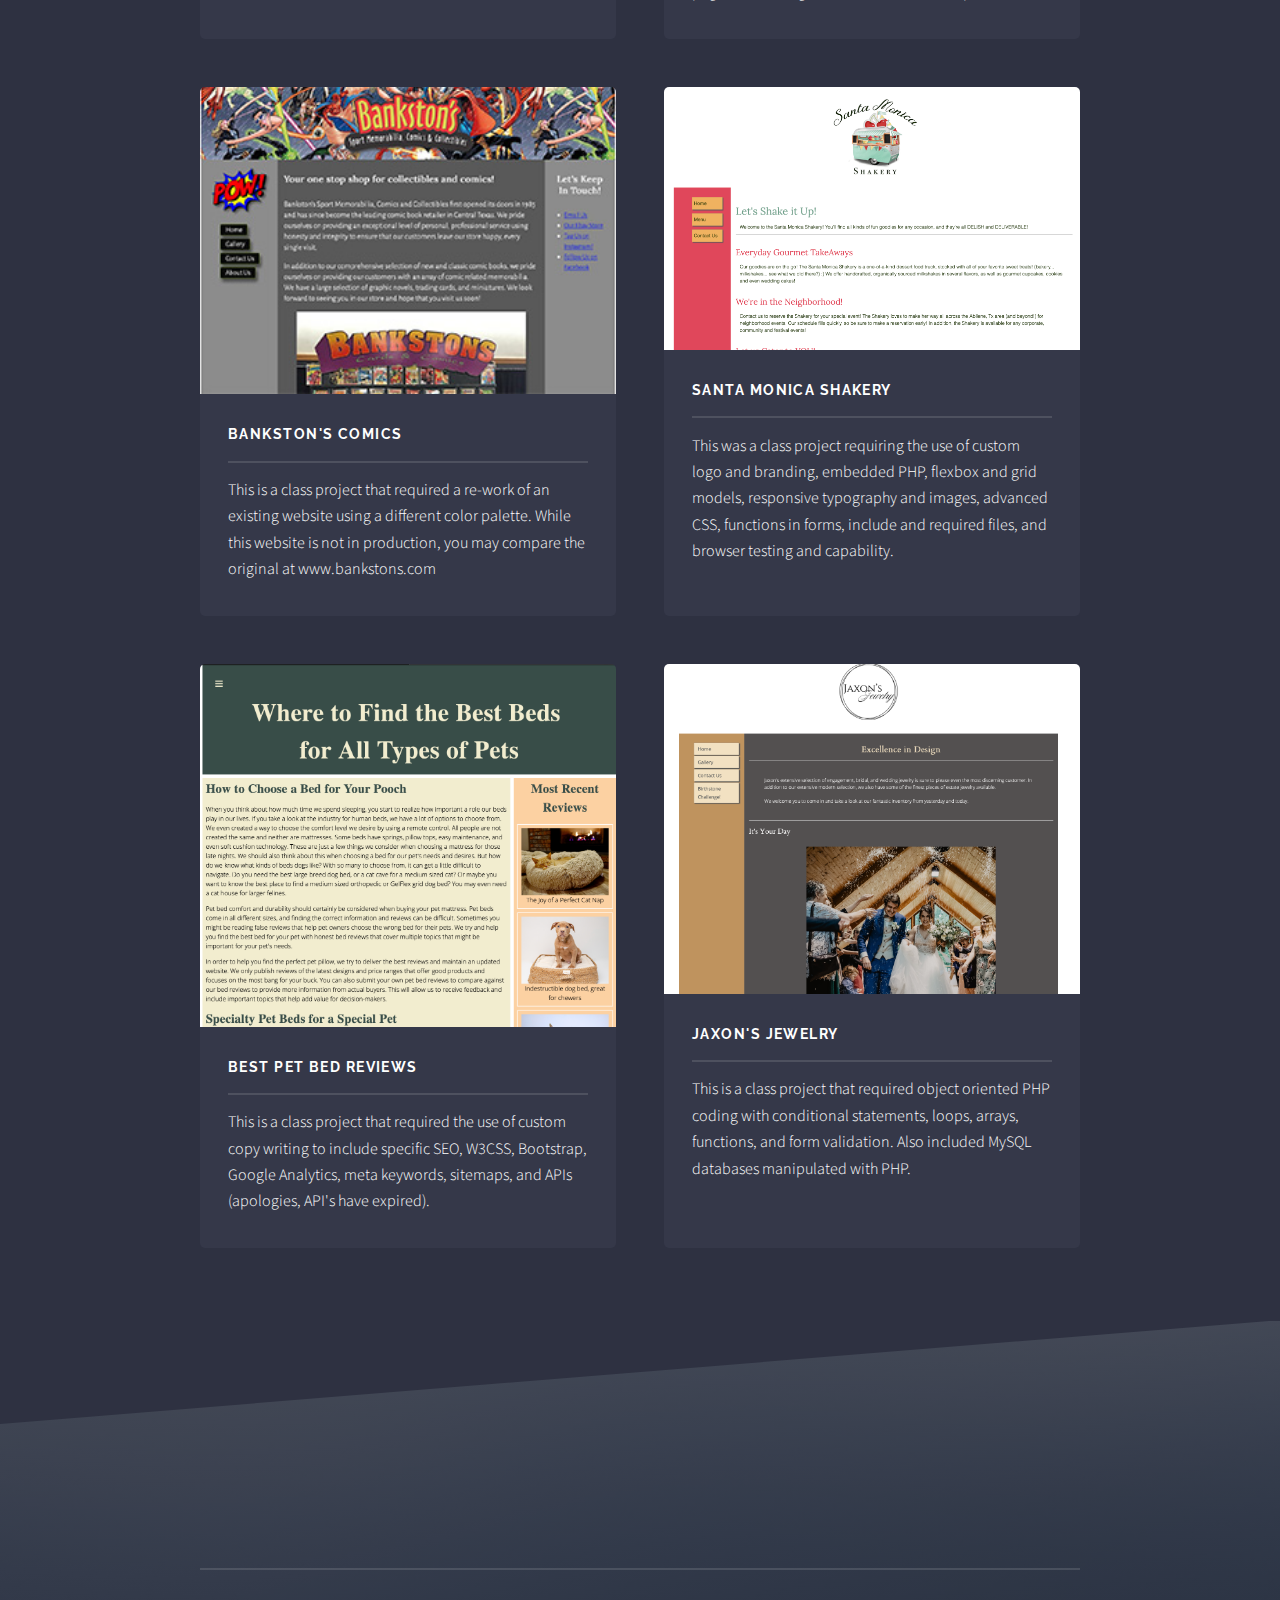
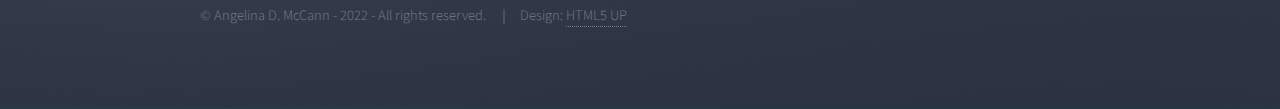
==== commit a3a30a08: "changed Jaxons page img" ====
--- a/portfolio.html
+++ b/portfolio.html
@@ -167,7 +167,7 @@
               <article>
                 <a href="http://www.jaxonsjewelry.mccannproductions.com" target="_blank" class="image"
                   ><img
-                    src="images/Jaxon'sJewelry.png"
+                    src="images/JaxonsJewelry.png"
                     alt="Image of Jaxon's Jewelry homepage"
                 /></a>
                 <h3 class="major">Jaxon's Jewelry</h3>
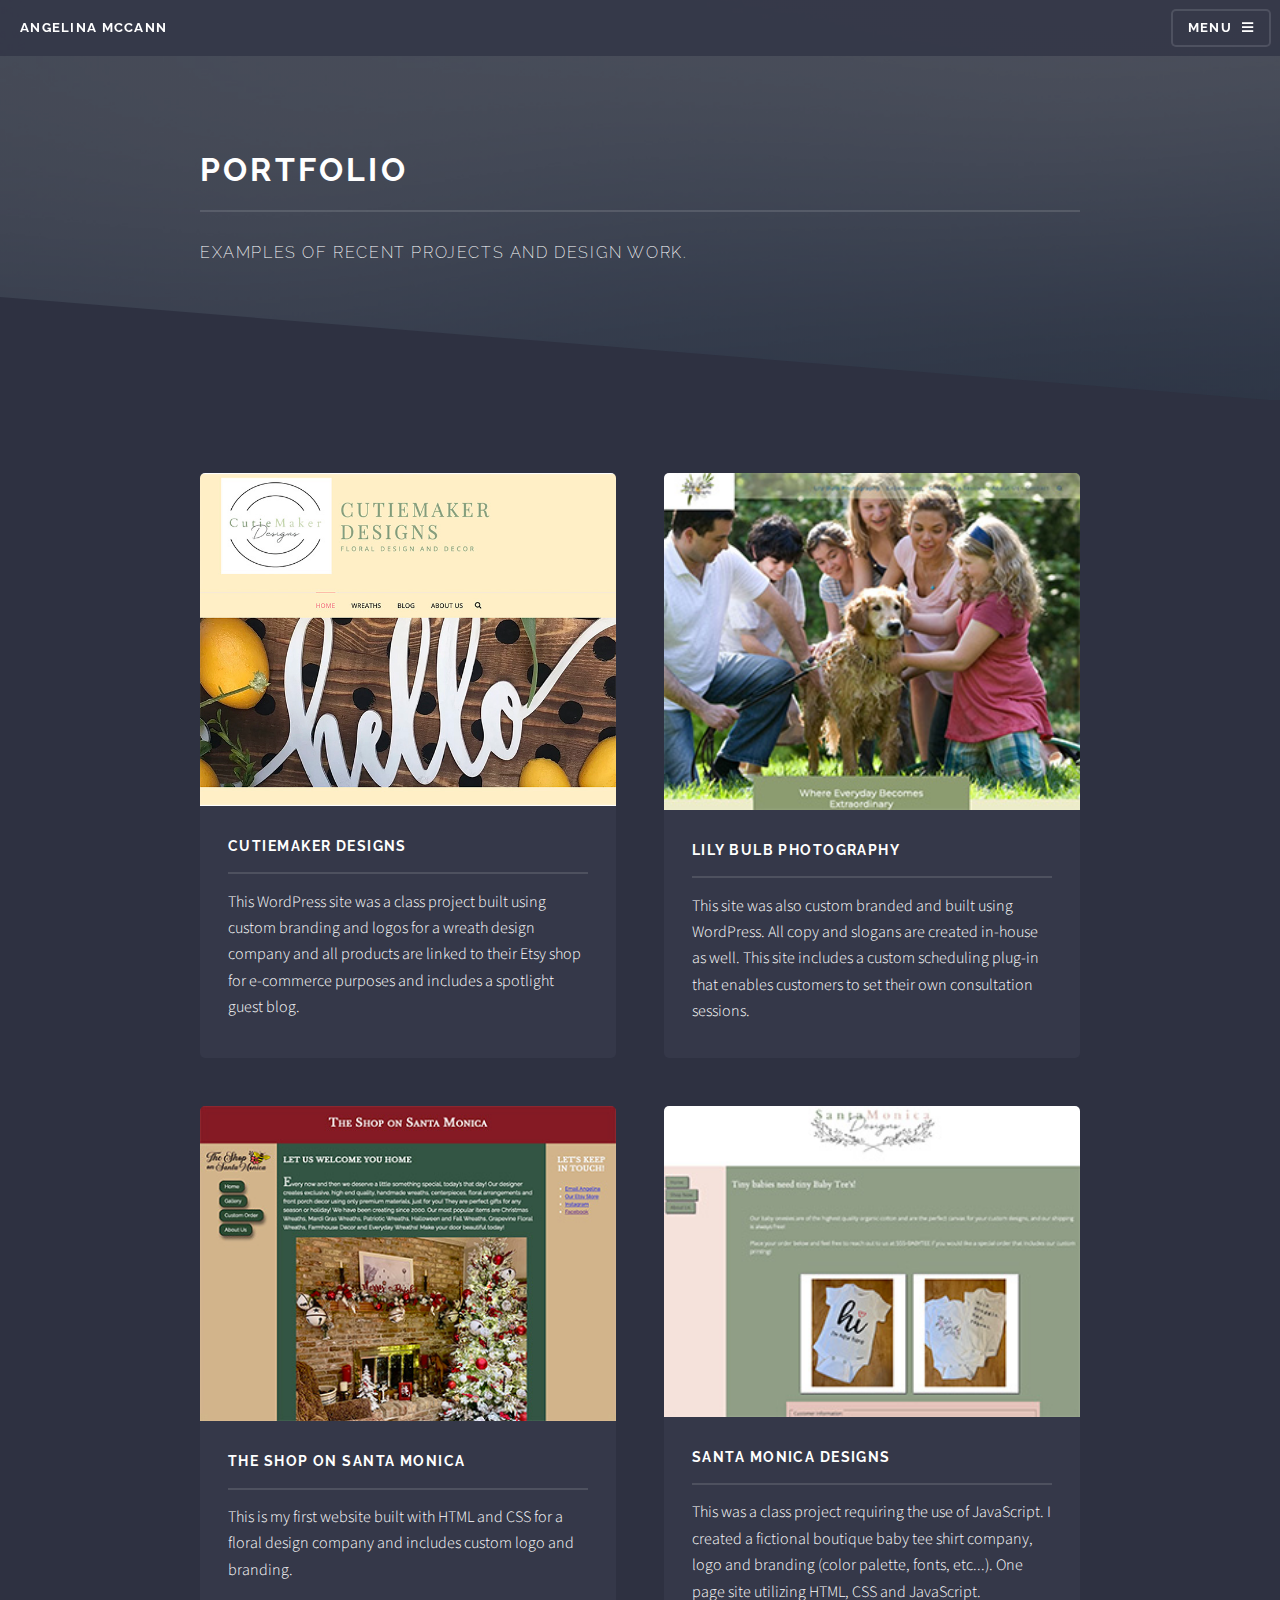
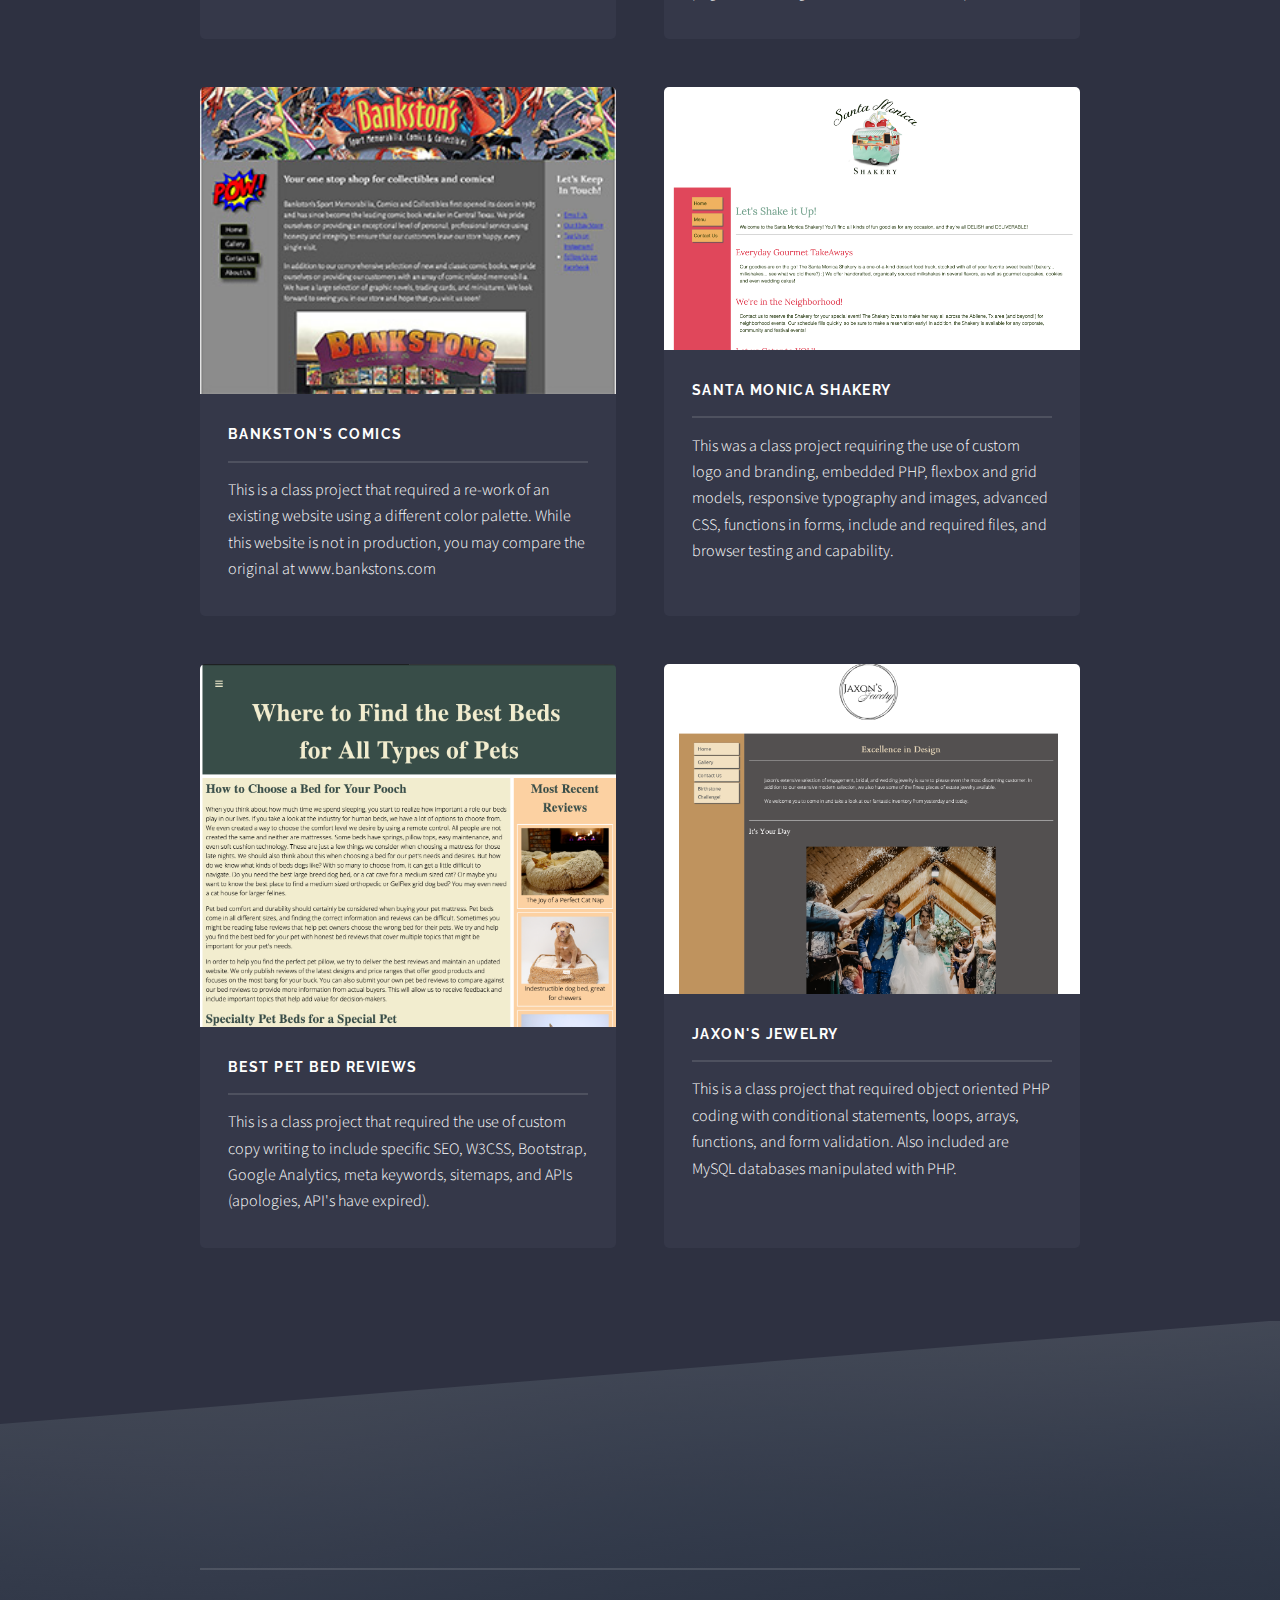
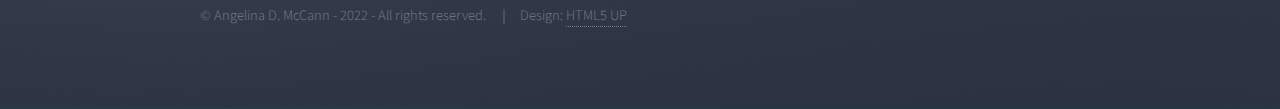
==== commit d604138e: "grammar fix" ====
--- a/portfolio.html
+++ b/portfolio.html
@@ -174,7 +174,7 @@
                 <p>
                   This is a class project that required object oriented PHP
                   coding with conditional statements, loops, arrays, functions,
-                  and form validation. Also included MySQL databases manipulated
+                  and form validation. Also included are MySQL databases manipulated
                   with PHP.
                 </p>
               </article>
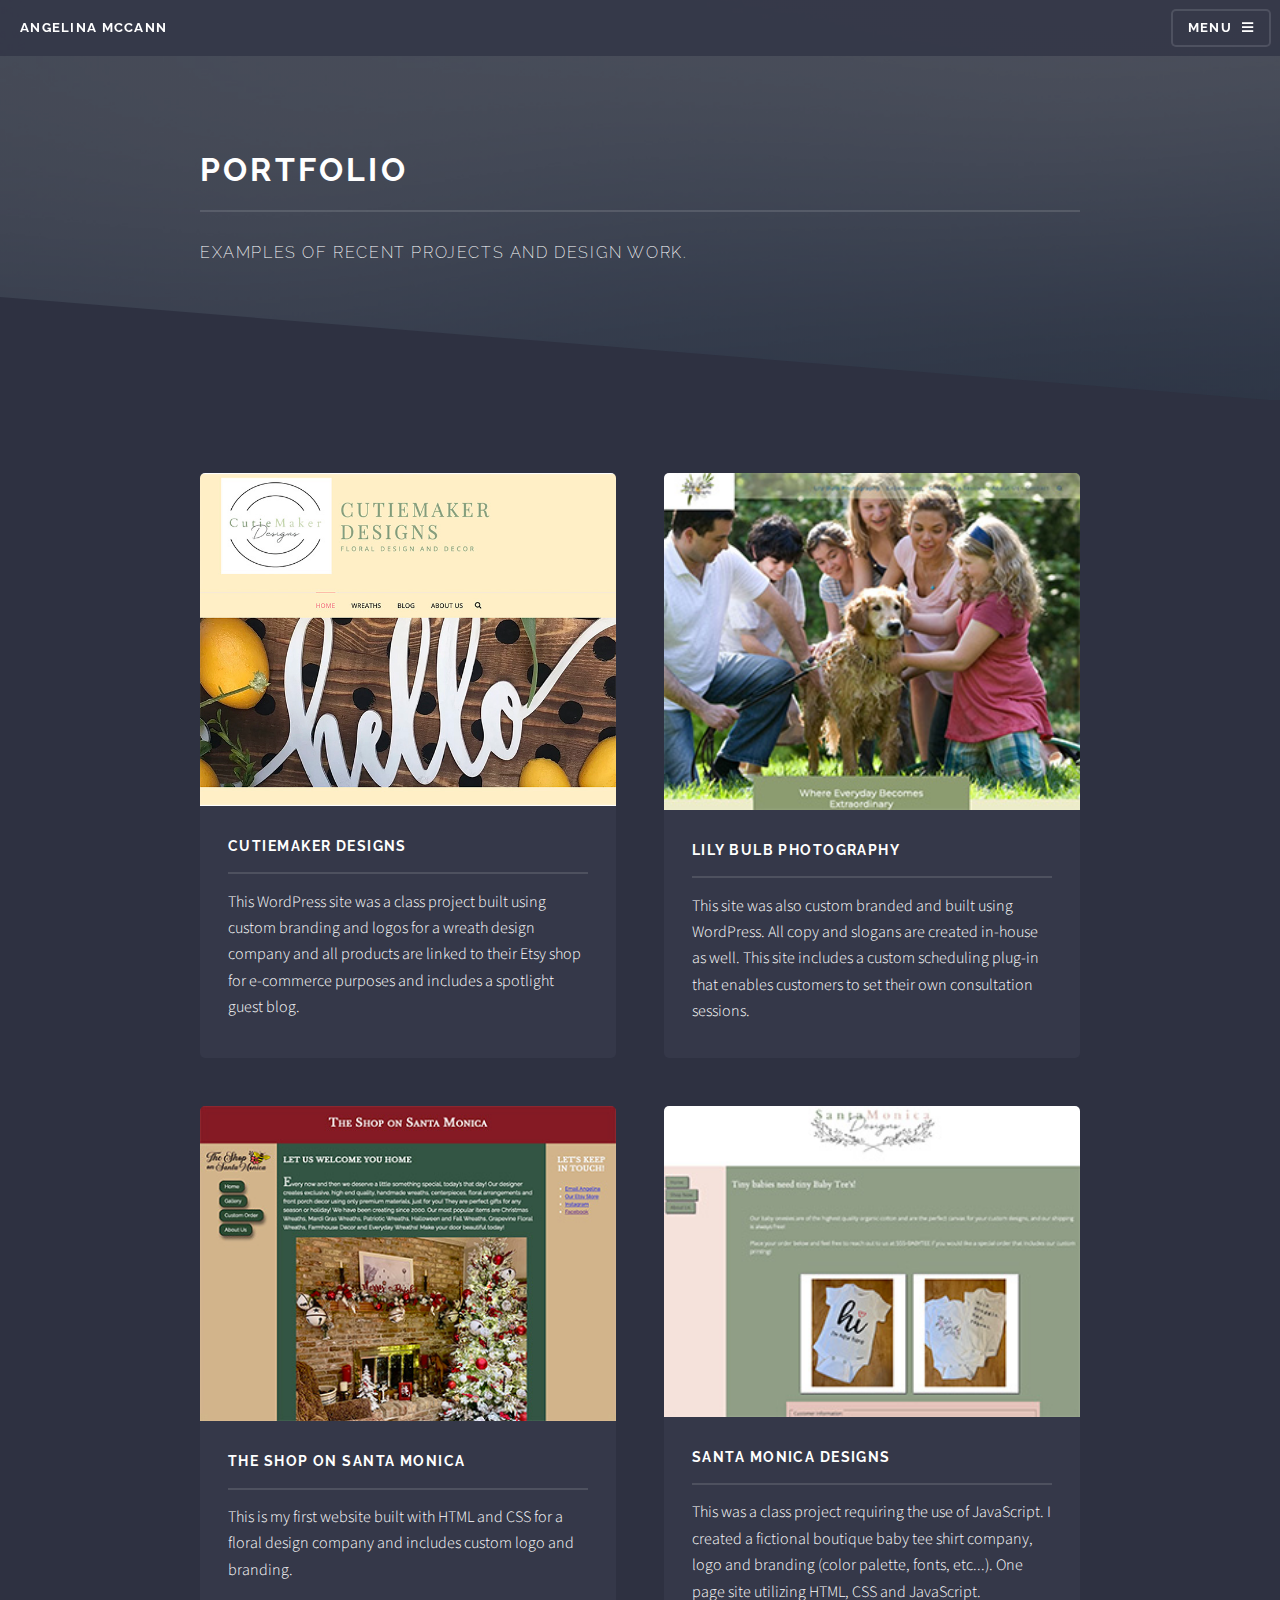
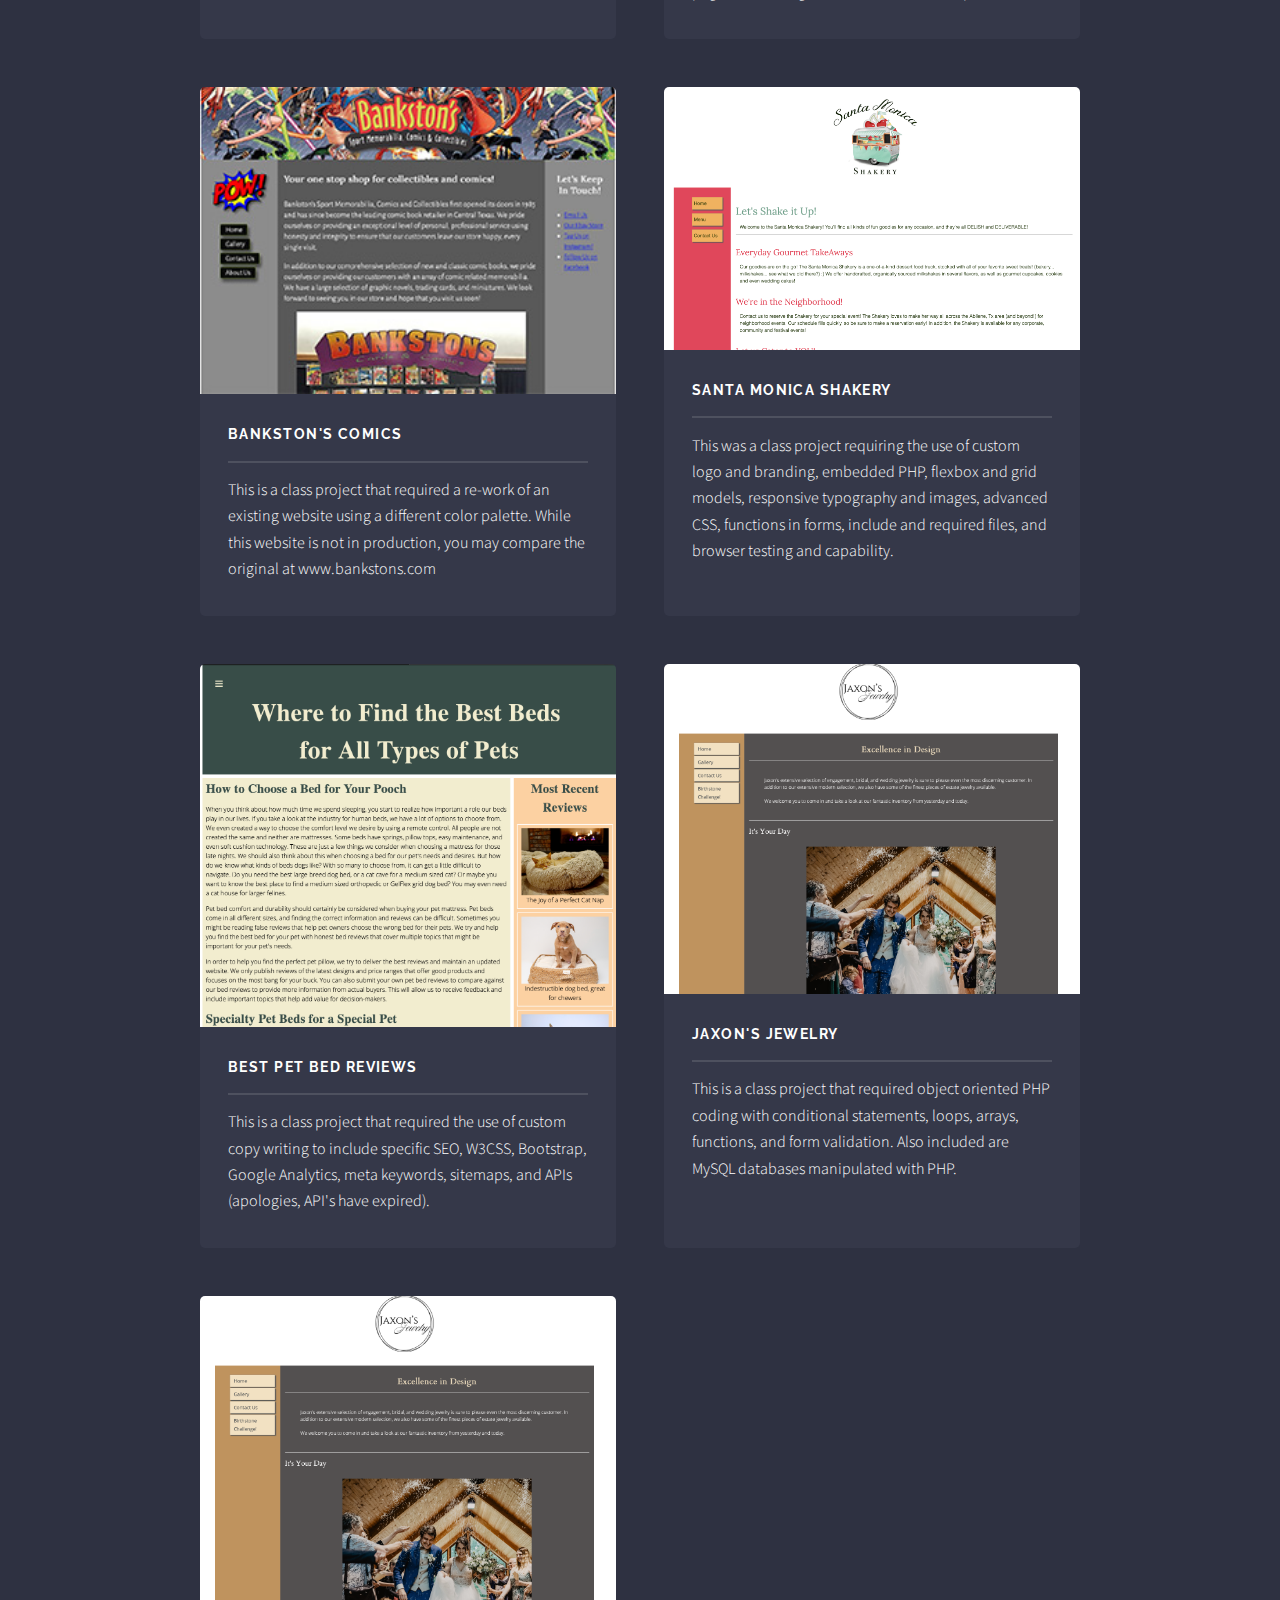
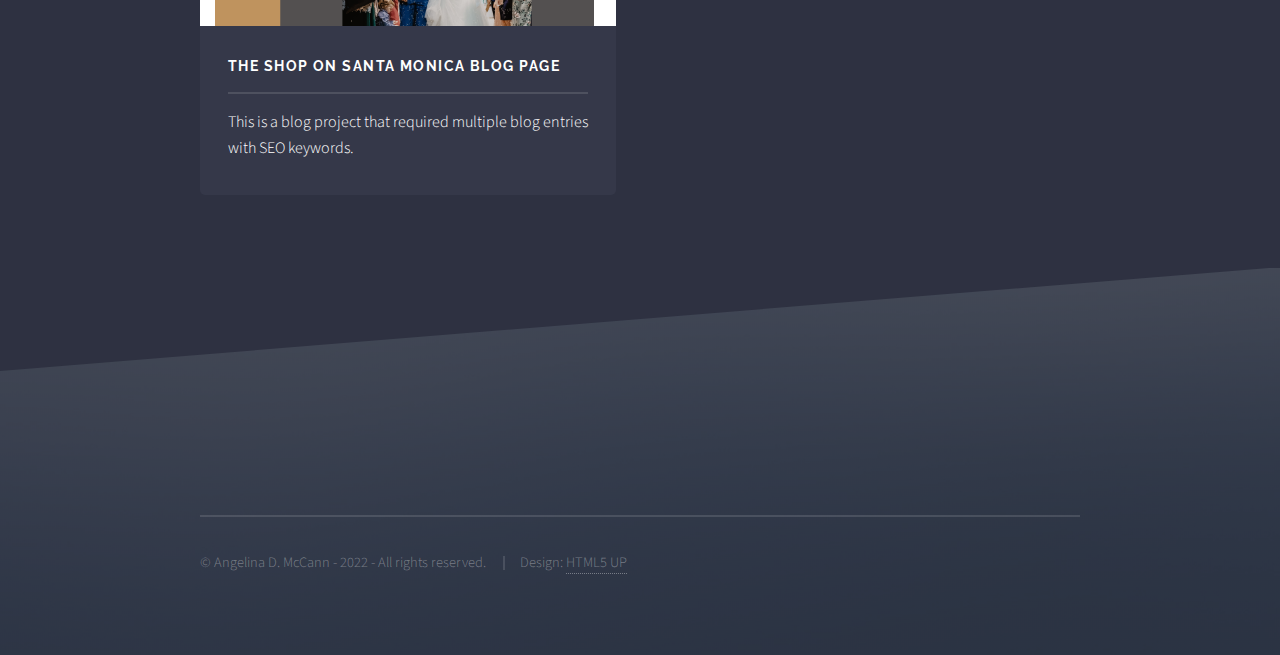
==== commit aa55310f: "added blog" ====
--- a/portfolio.html
+++ b/portfolio.html
@@ -176,6 +176,17 @@
                   coding with conditional statements, loops, arrays, functions,
                   and form validation. Also included are MySQL databases manipulated
                   with PHP.
+                </p>
+              </article>
+		     <article>
+                <a href="https://theshoponsantamonica.wordpress.com" target="_blank" class="image"
+                  ><img
+                    src="images/JaxonsJewelry.png"
+                    alt="Image of The Shop on Santa Monica blog page"
+                /></a>
+                <h3 class="major">The Shop on Santa Monica Blog Page</h3>
+                <p>
+                  This is a blog project that required multiple blog entries with SEO keywords.
                 </p>
               </article>
             </section>
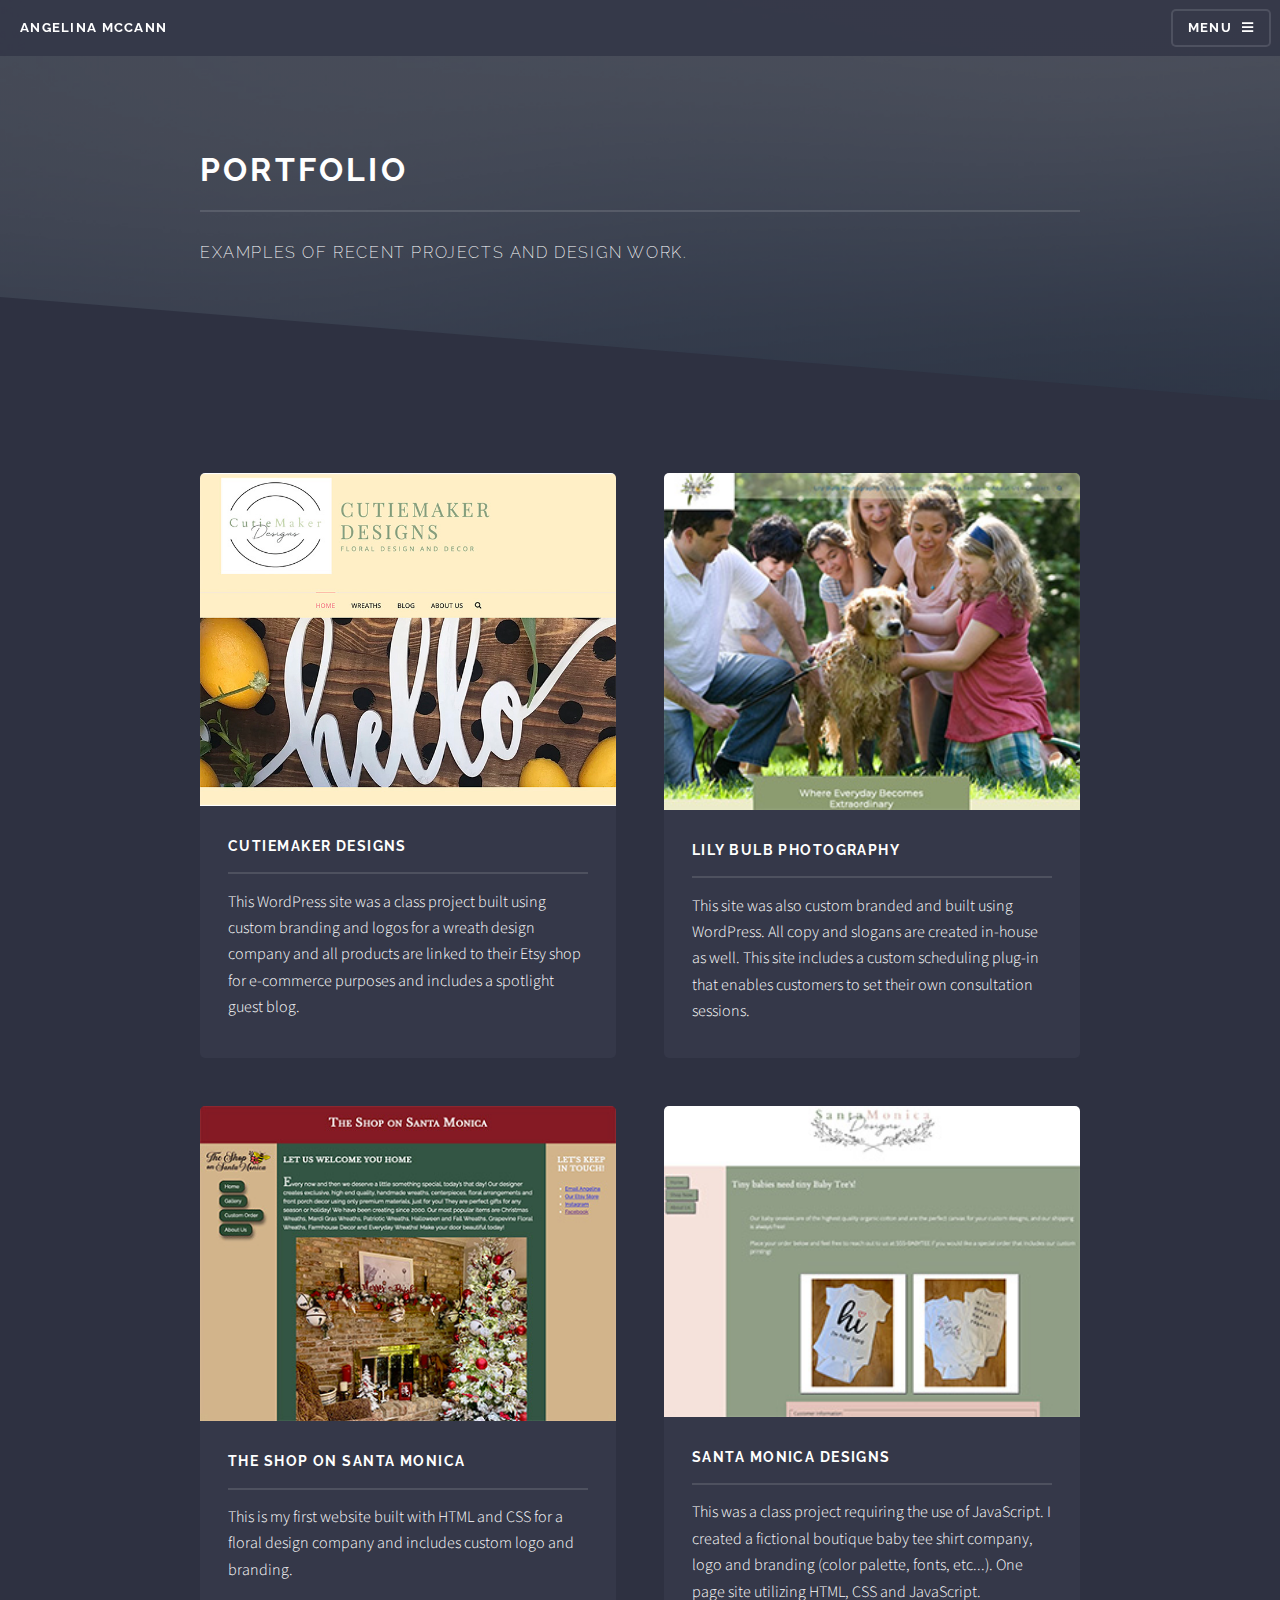
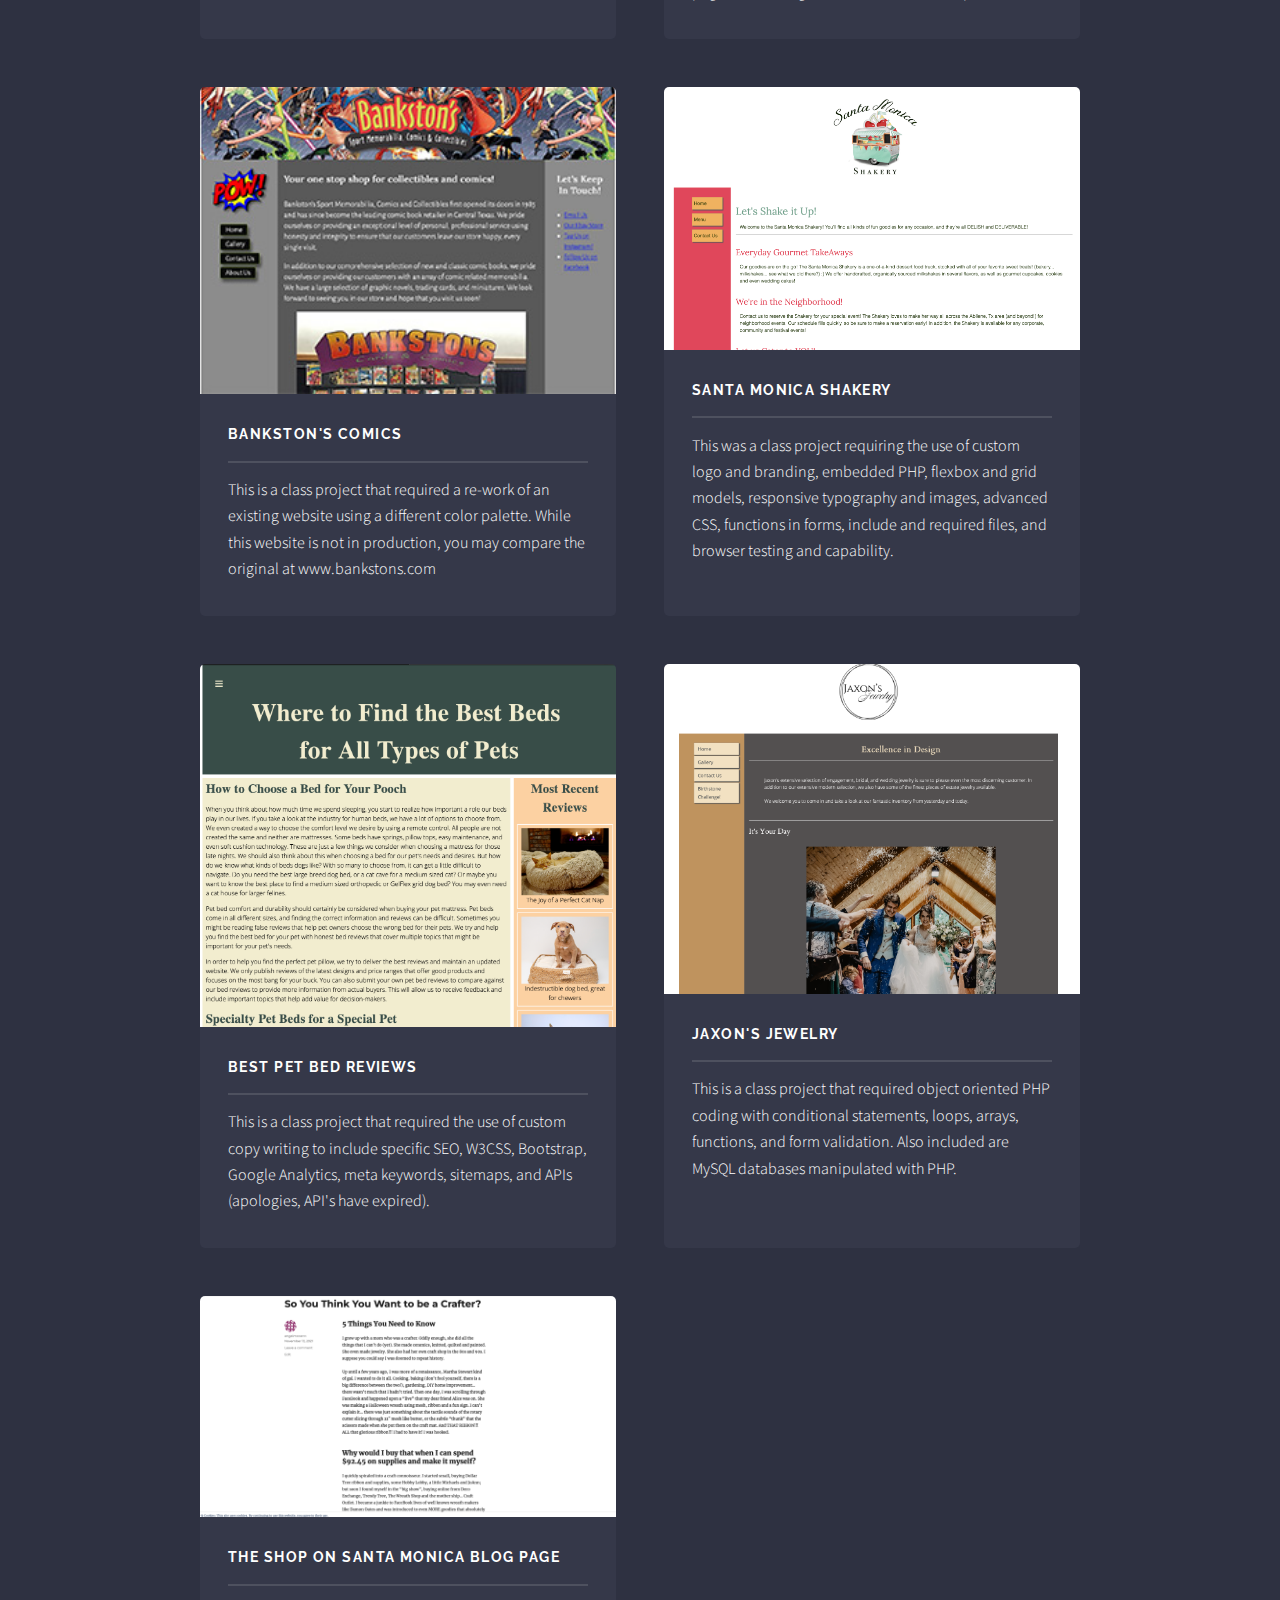
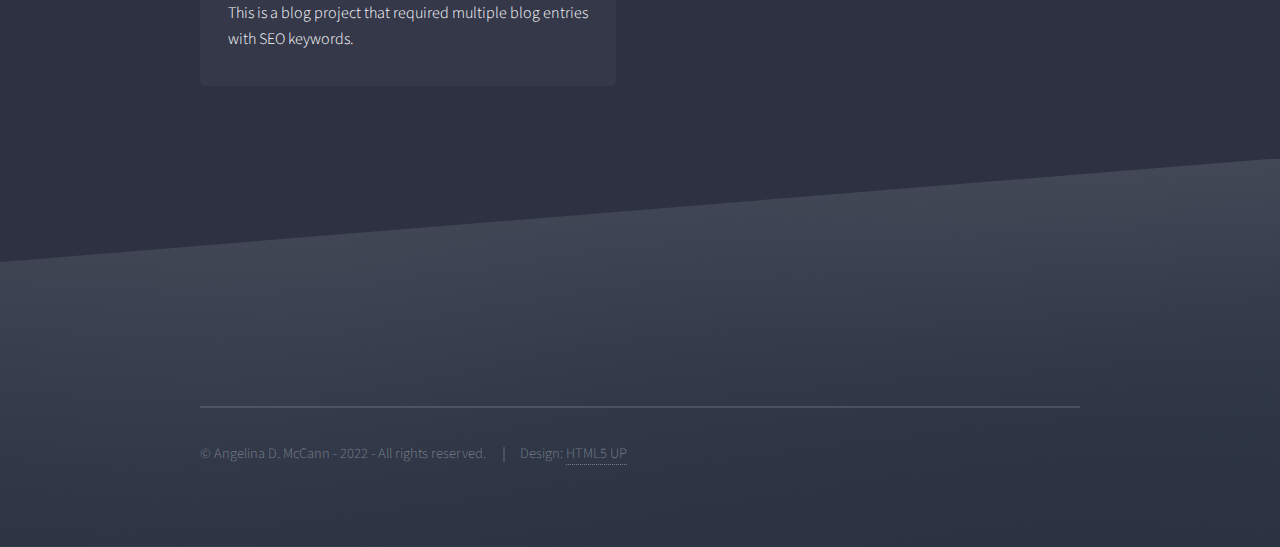
==== commit 74b353bb: "Added blog page" ====
--- a/portfolio.html
+++ b/portfolio.html
@@ -181,7 +181,7 @@
 		     <article>
                 <a href="https://theshoponsantamonica.wordpress.com" target="_blank" class="image"
                   ><img
-                    src="images/JaxonsJewelry.png"
+                    src="images/Blog.png"
                     alt="Image of The Shop on Santa Monica blog page"
                 /></a>
                 <h3 class="major">The Shop on Santa Monica Blog Page</h3>
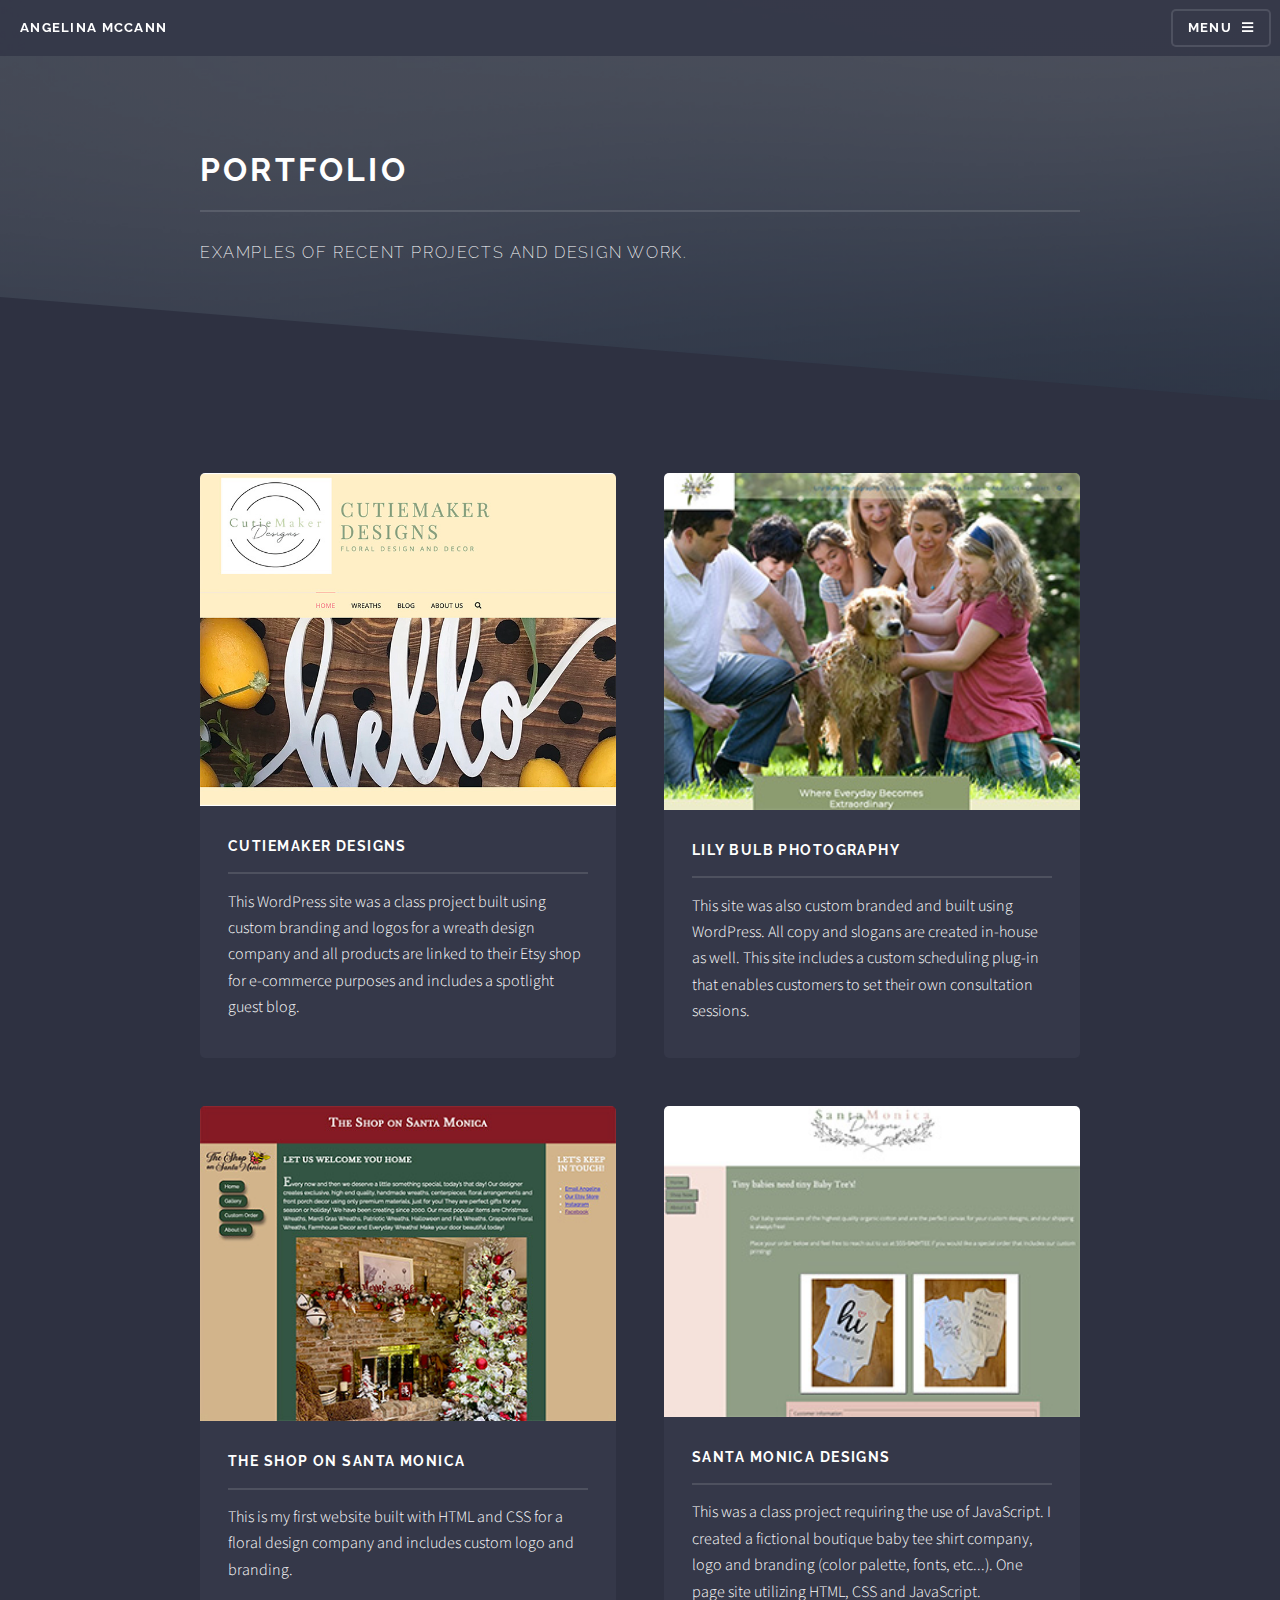
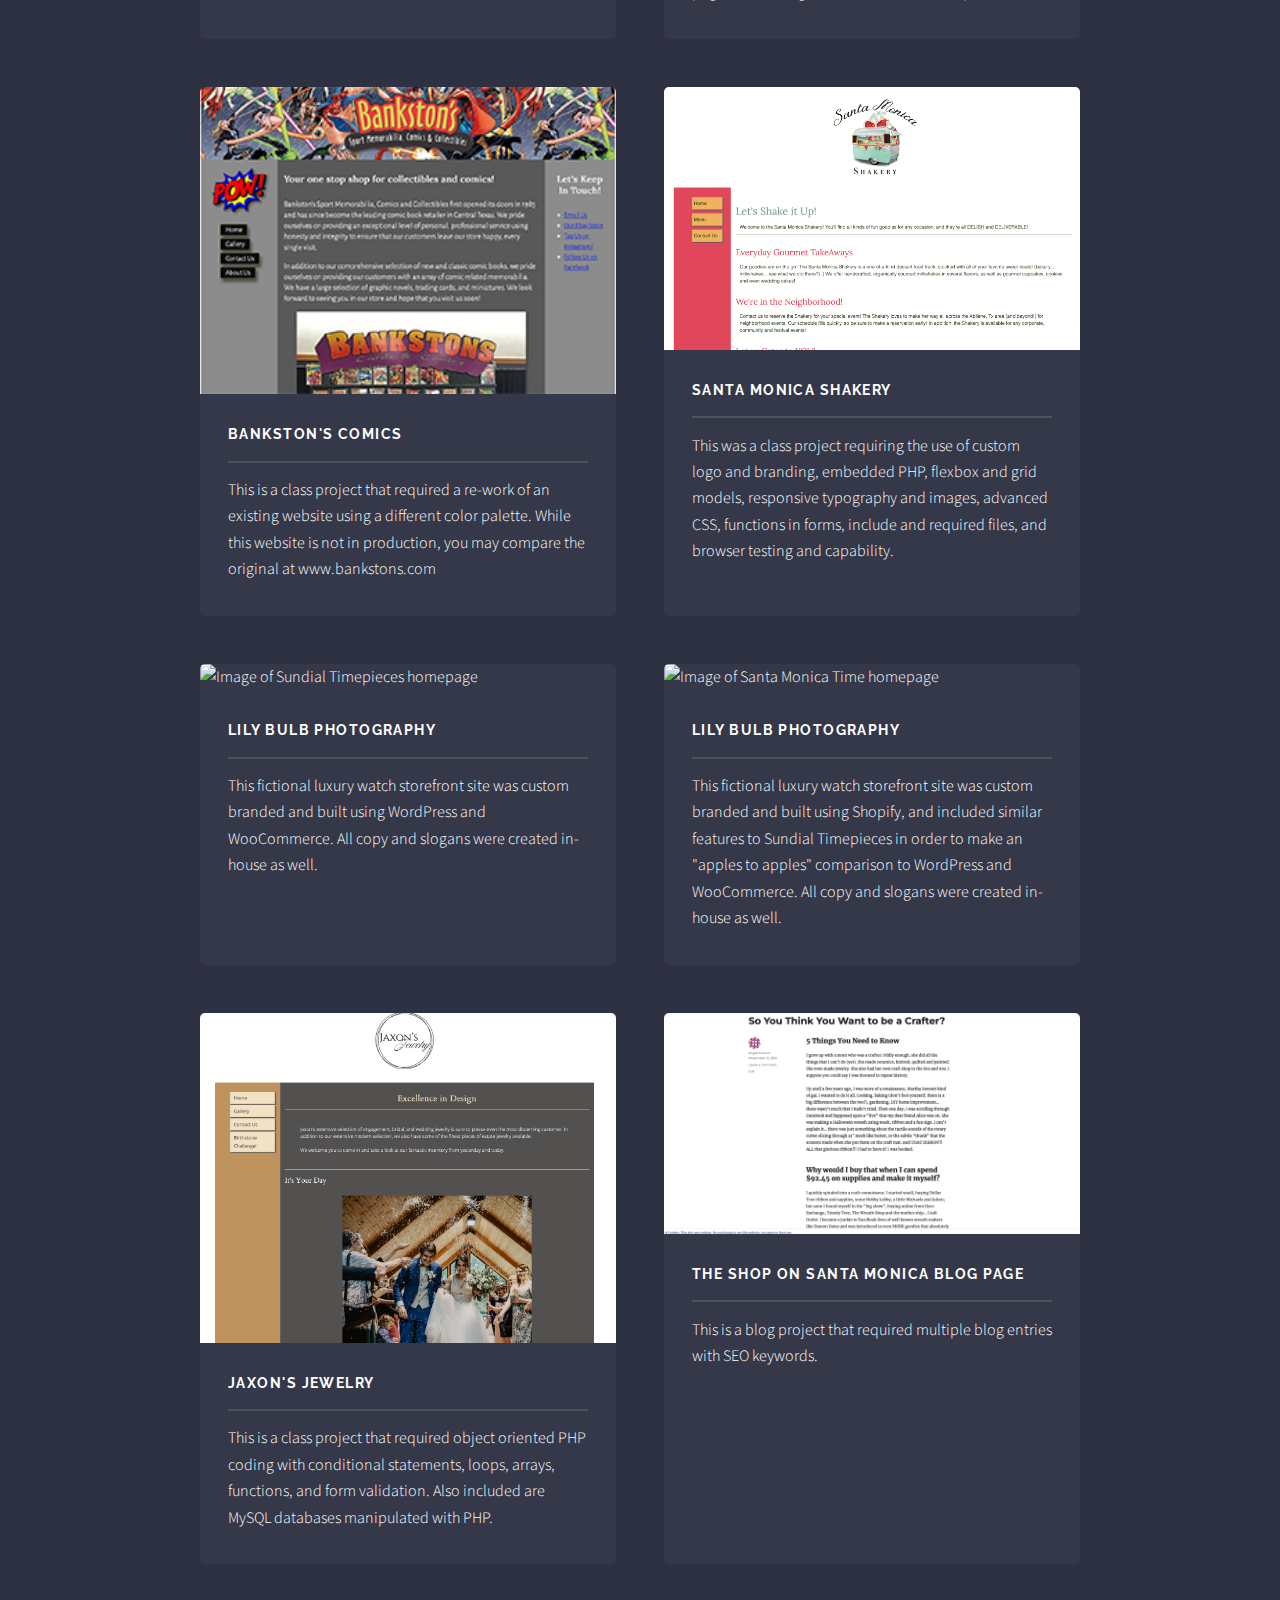
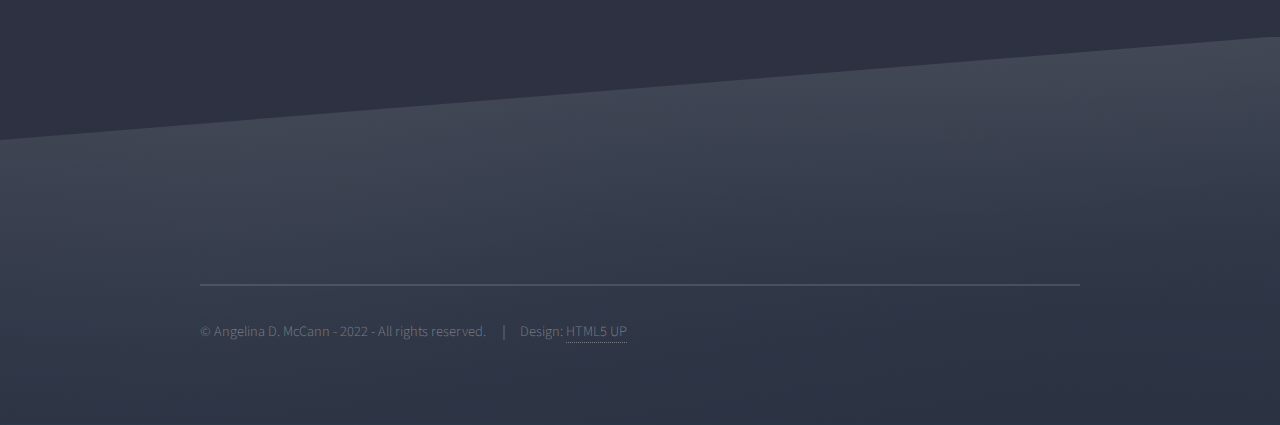
==== commit d86d6b06: "added sundial timepieces and Santa Monica time" ====
--- a/portfolio.html
+++ b/portfolio.html
@@ -149,7 +149,7 @@
 			functions in forms, include and required files, and browser testing and capability.
                 </p>
               </article>
-		<article>
+<!-- 		<article>
                 <a
                   href="BestPetBeds/index.html"
                   target="_blank"
@@ -163,7 +163,42 @@
                   This is a class project that required the use of custom copy writing to include specific SEO, W3CSS, 
 			Bootstrap, Google Analytics, meta keywords, sitemaps, and APIs (apologies, API's have expired).
                 </p>
-              </article>    
+              </article>     -->
+		<article>
+                <a
+                  href="https://sundialtimepieces.mccannproductions.com/wp/"
+                  target="_blank"
+                  class="image"
+                  ><img
+                    src="images/SundialTimepieces.jpg"
+                    alt="Image of Sundial Timepieces homepage"
+                /></a>
+                <h3 class="major">Lily Bulb Photography</h3>
+                <p>
+                  This fictional luxury watch storefront site was custom branded and built using WordPress and WooCommerce.
+                  All copy and slogans were created in-house as well. 
+                </p>
+              </article>
+		    
+		<article>
+                <a
+                  href="https://santa-monica-time.myshopify.com"
+                  target="_blank"
+                  class="image"
+                  ><img
+                    src="images/SantaMonicaTime.jpg"
+                    alt="Image of Santa Monica Time homepage"
+                /></a>
+                <h3 class="major">Lily Bulb Photography</h3>
+                <p>
+                  This fictional luxury watch storefront site was custom branded and built using Shopify, and 
+			included similar features to Sundial Timepieces in order to make an "apples to apples" comparison to
+			WordPress and WooCommerce.
+                  All copy and slogans were created in-house as well. 
+                </p>
+              </article>
+		    
+		    
               <article>
                 <a href="http://www.jaxonsjewelry.mccannproductions.com" target="_blank" class="image"
                   ><img
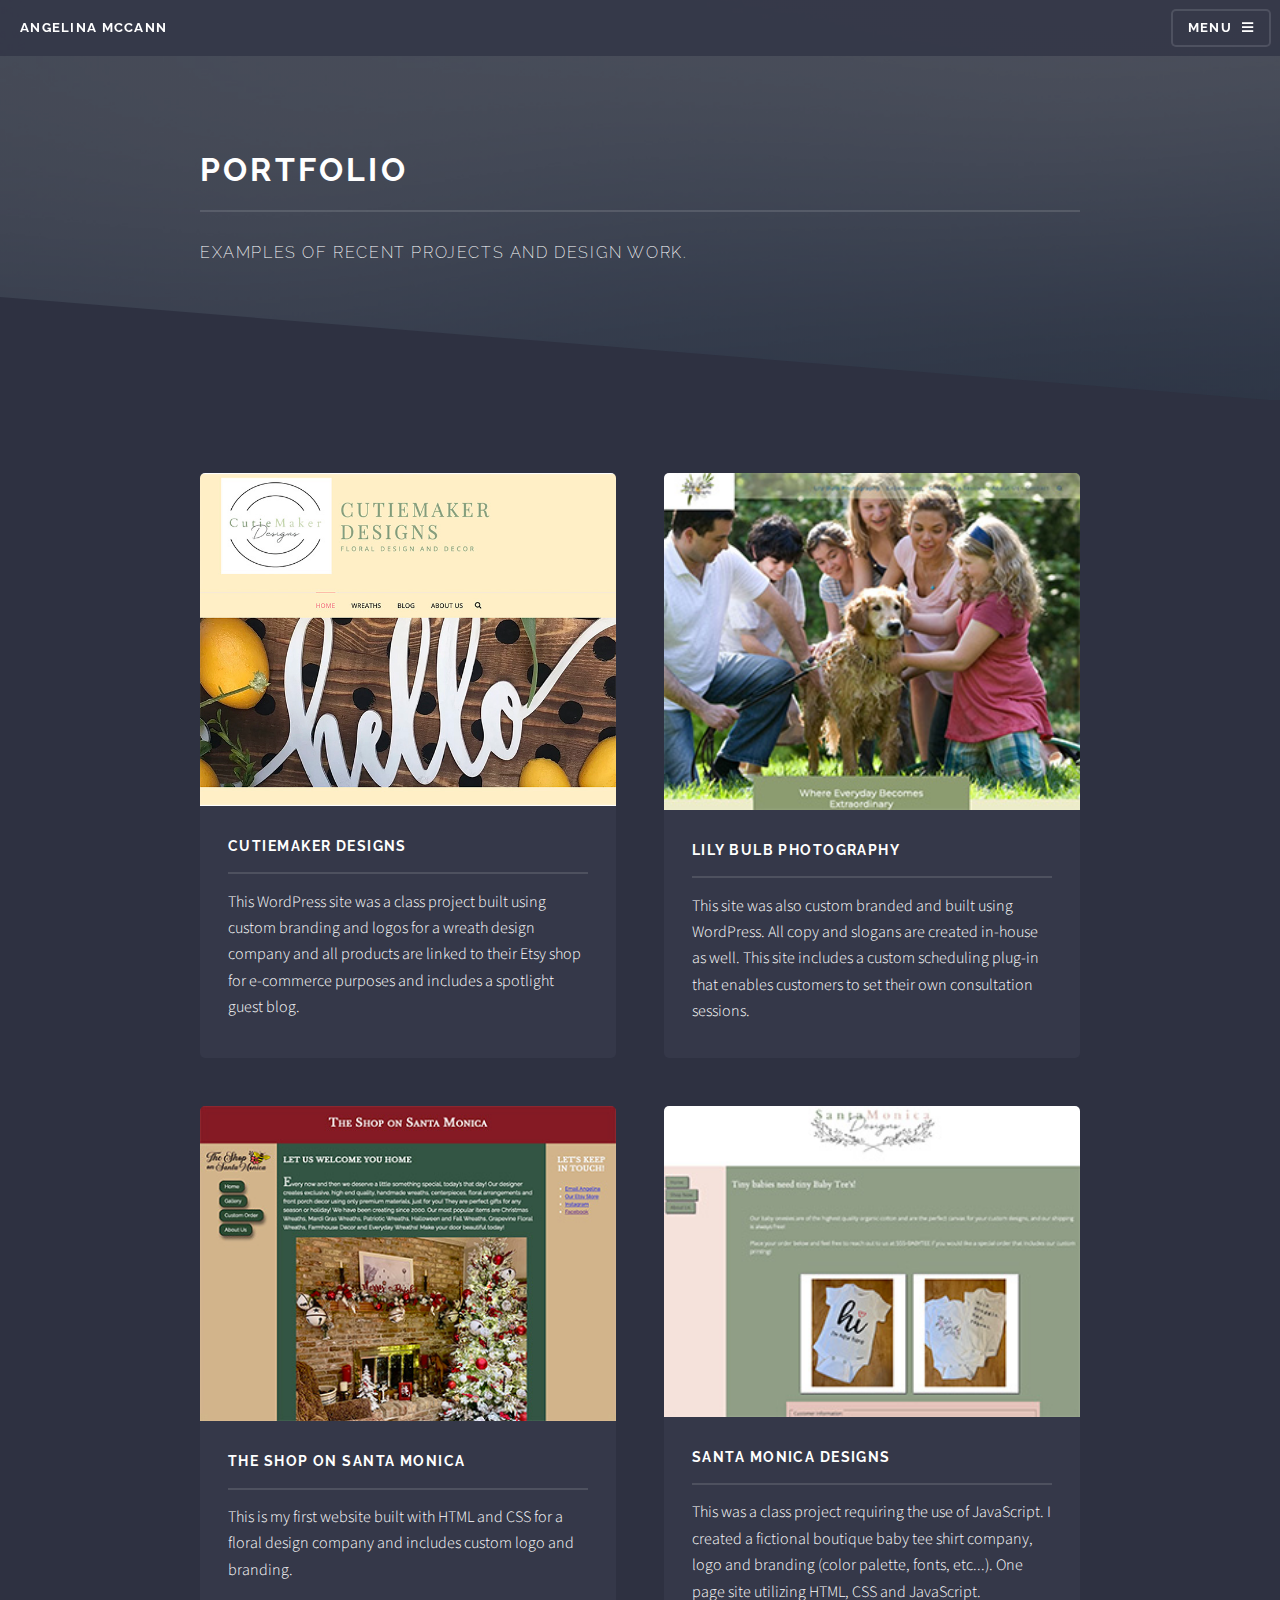
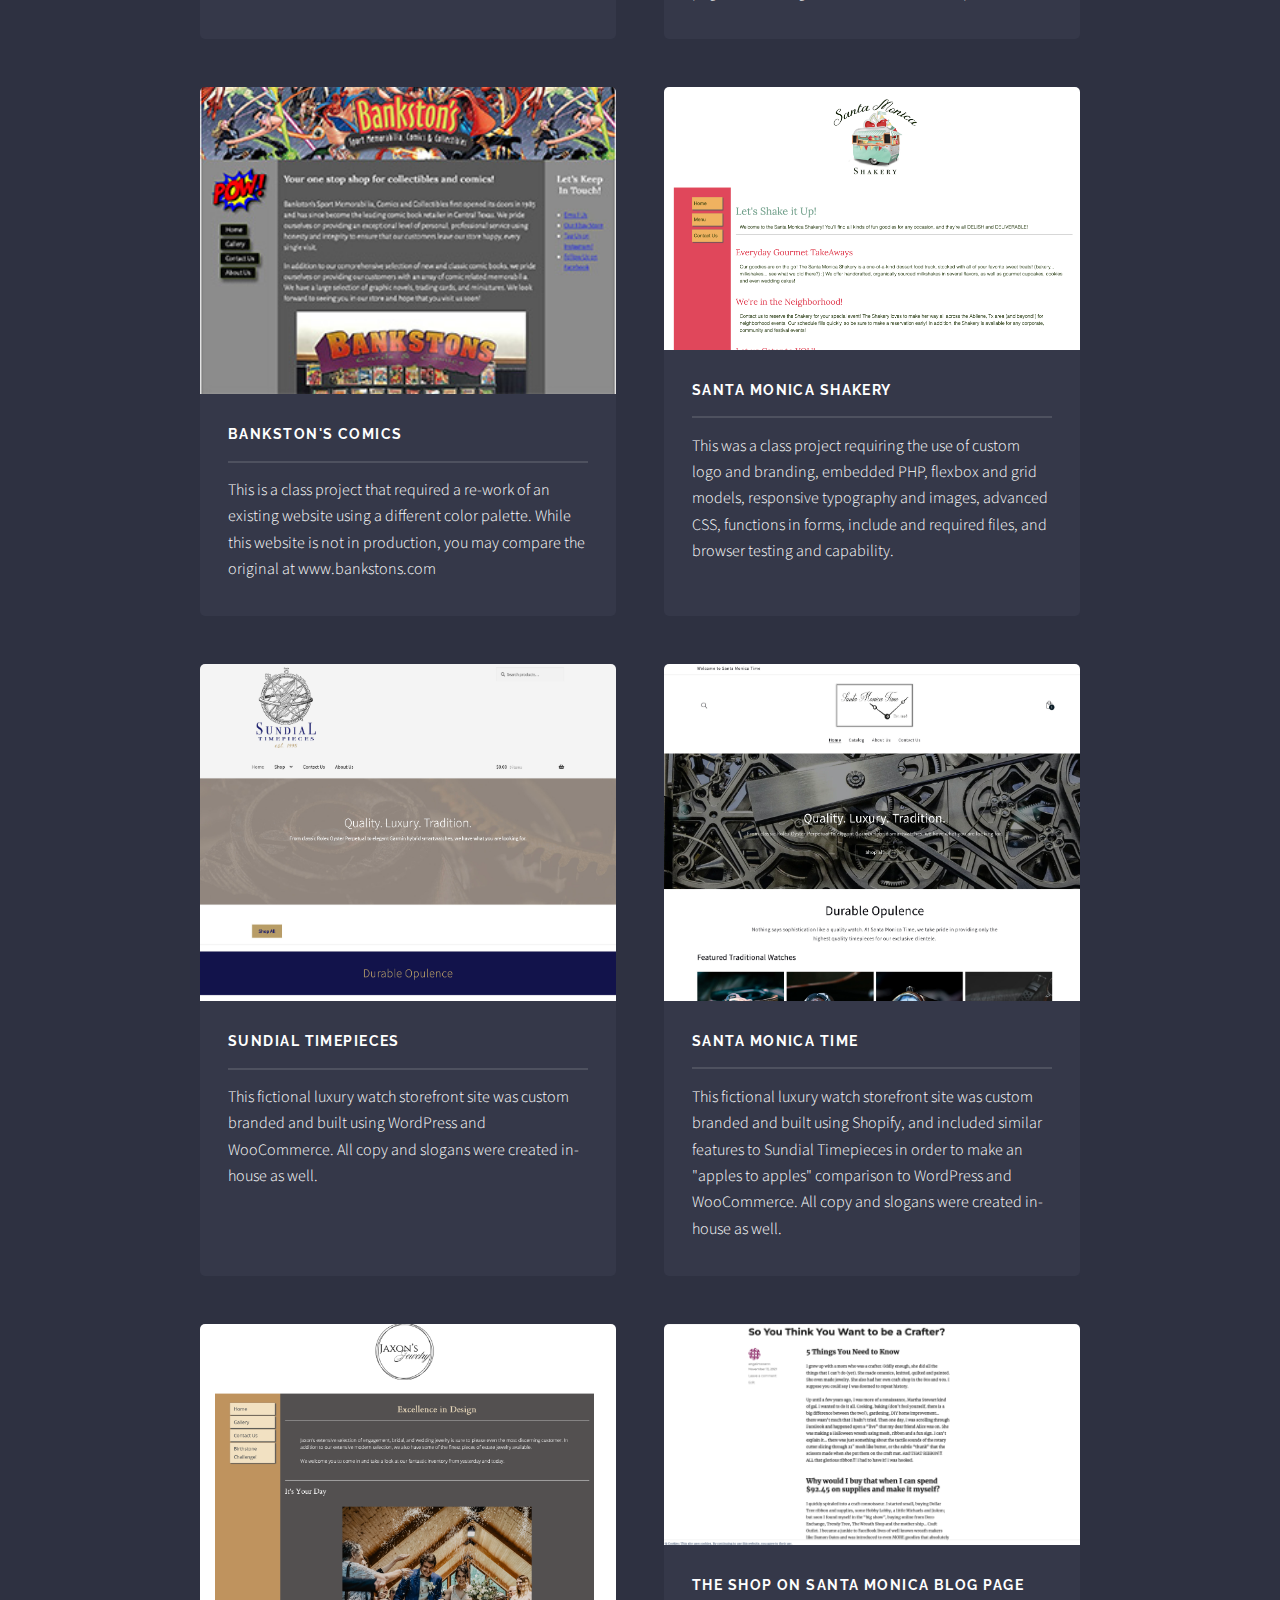
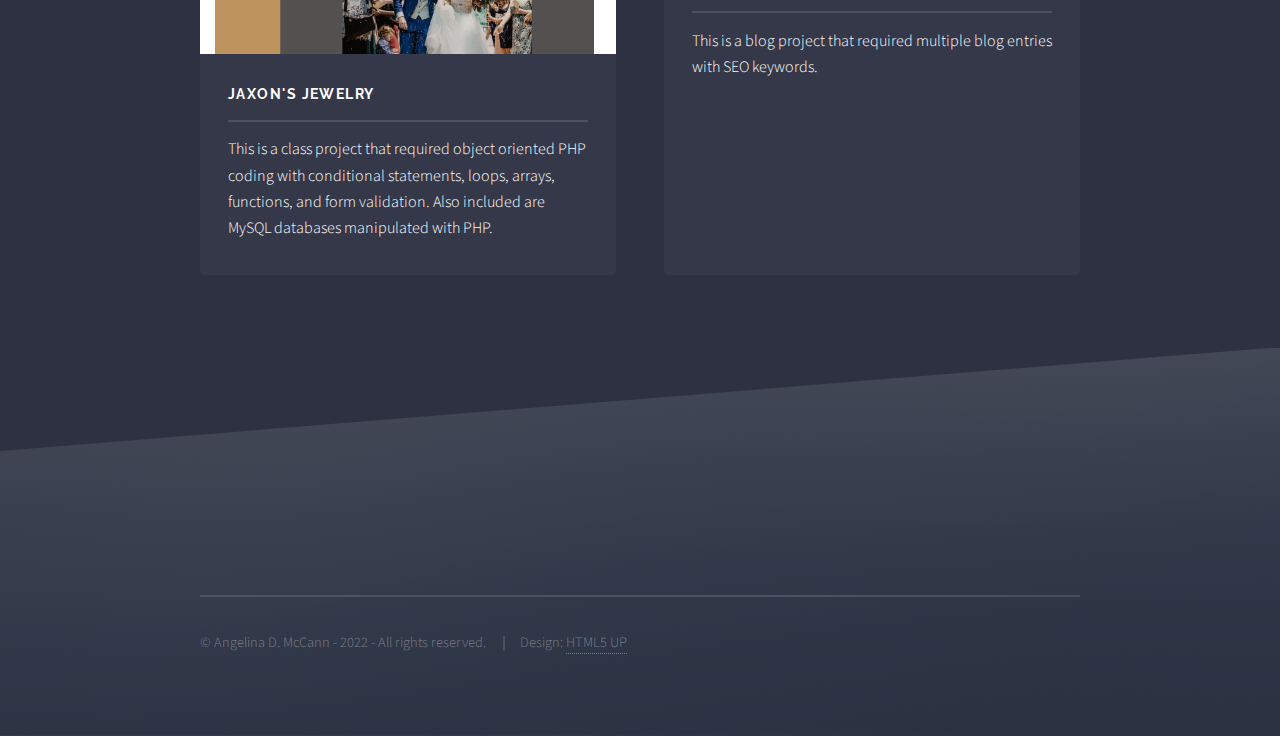
==== commit 22023270: "Updated titles of pages" ====
--- a/portfolio.html
+++ b/portfolio.html
@@ -173,7 +173,7 @@
                     src="images/SundialTimepieces.jpg"
                     alt="Image of Sundial Timepieces homepage"
                 /></a>
-                <h3 class="major">Lily Bulb Photography</h3>
+                <h3 class="major">Sundial Timepieces</h3>
                 <p>
                   This fictional luxury watch storefront site was custom branded and built using WordPress and WooCommerce.
                   All copy and slogans were created in-house as well. 
@@ -189,7 +189,7 @@
                     src="images/SantaMonicaTime.jpg"
                     alt="Image of Santa Monica Time homepage"
                 /></a>
-                <h3 class="major">Lily Bulb Photography</h3>
+                <h3 class="major">Santa Monica Time</h3>
                 <p>
                   This fictional luxury watch storefront site was custom branded and built using Shopify, and 
 			included similar features to Sundial Timepieces in order to make an "apples to apples" comparison to
